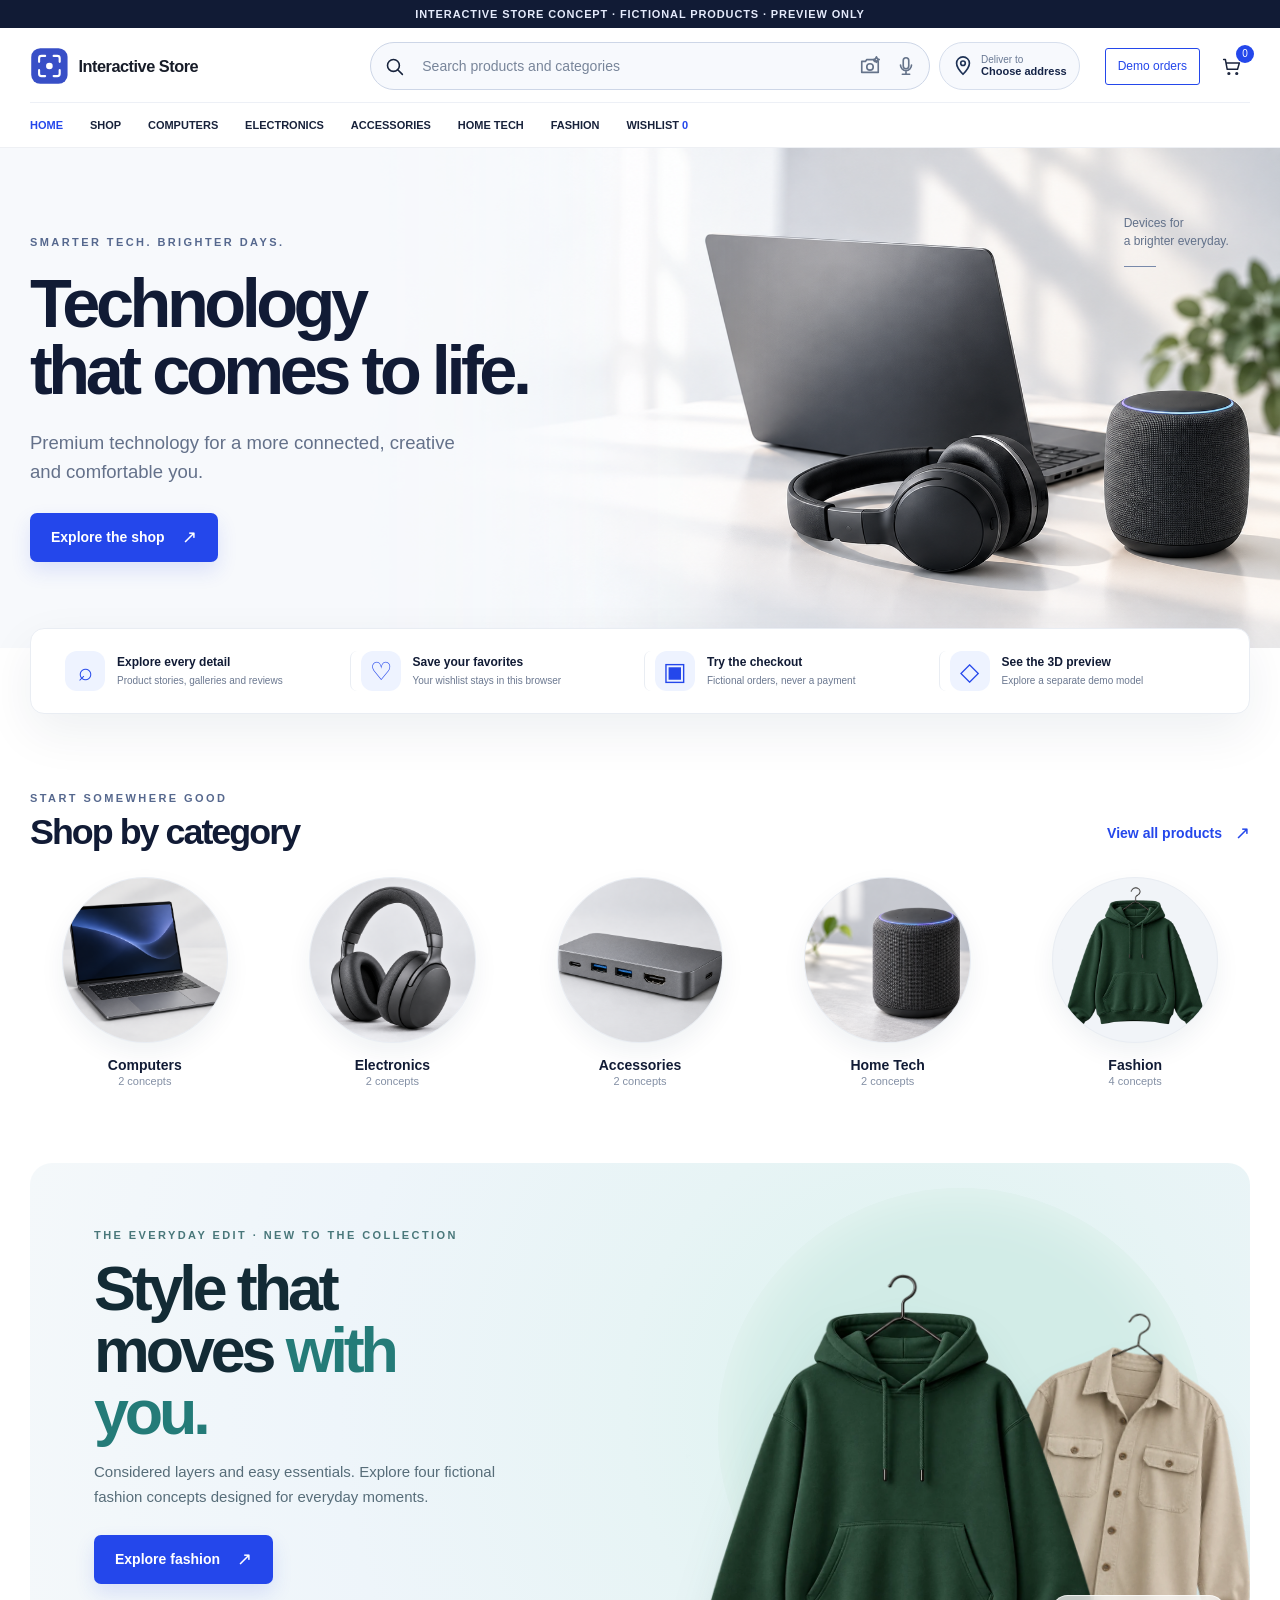
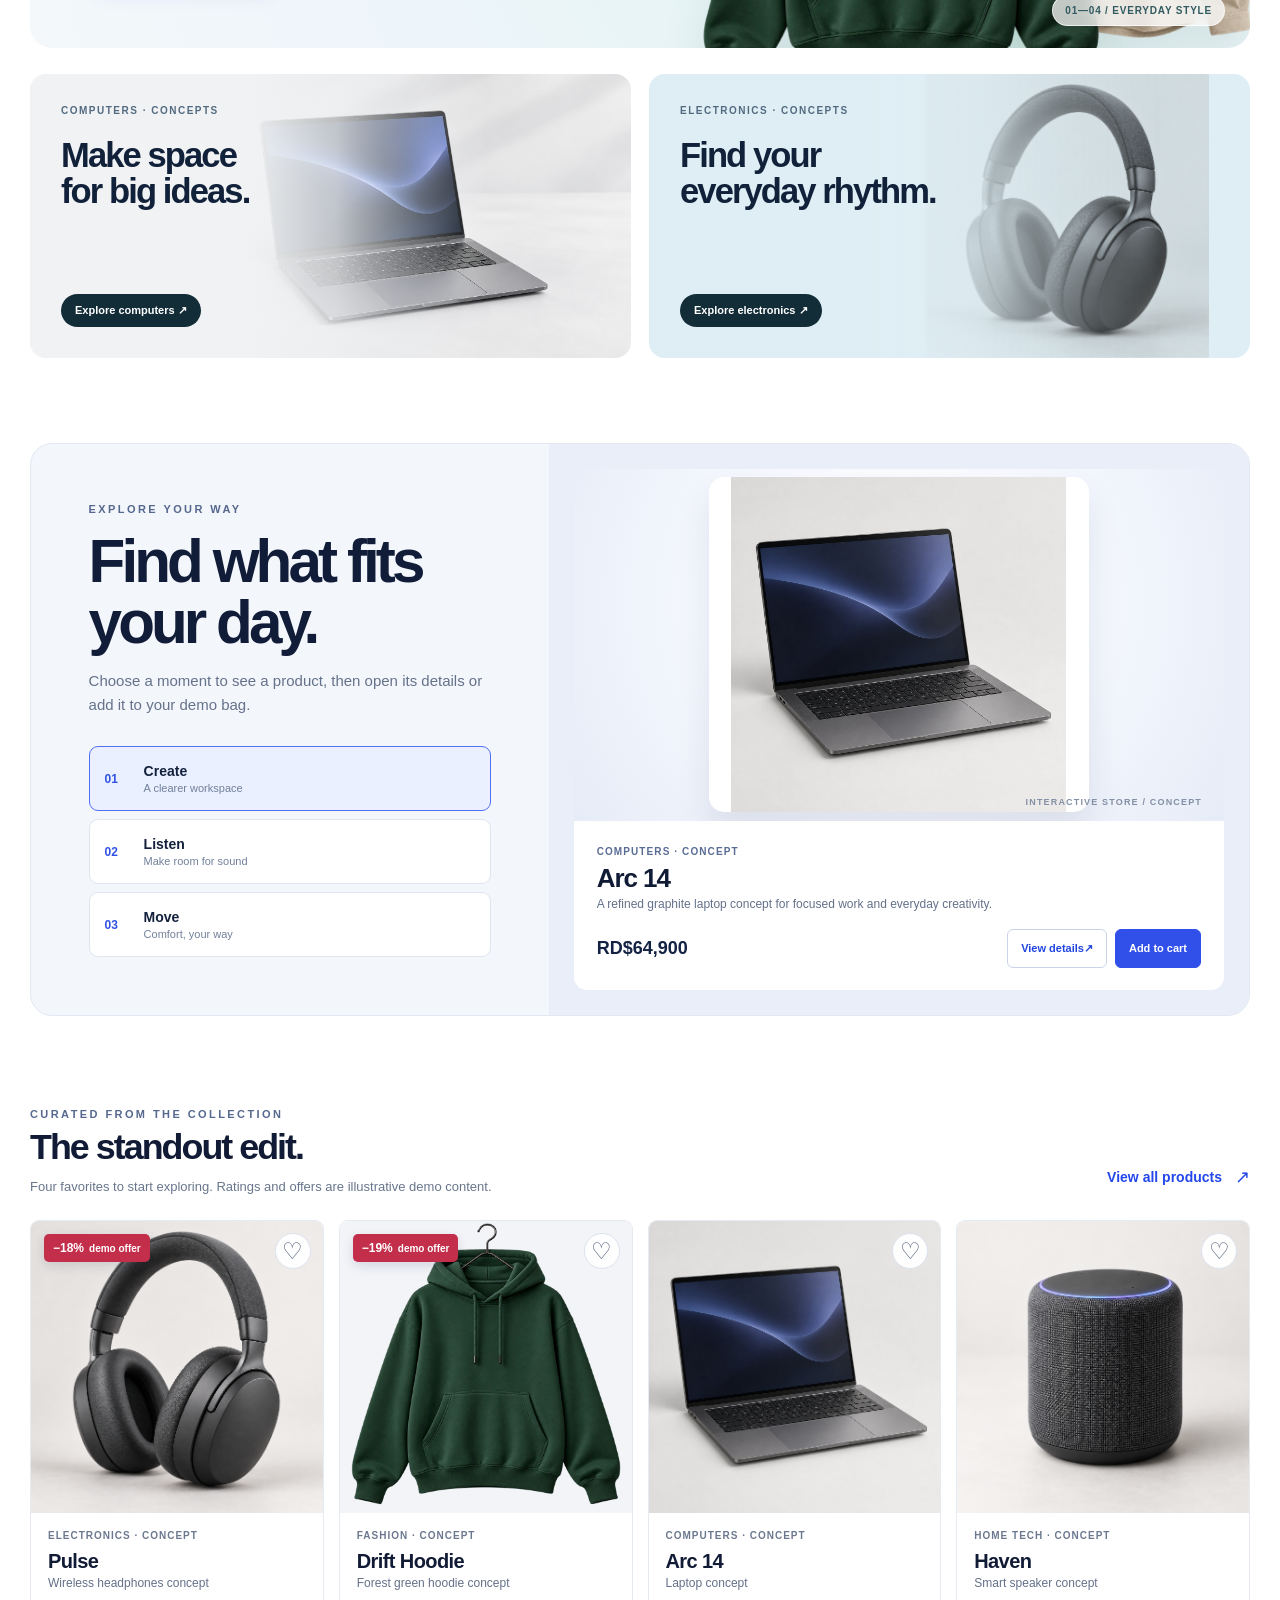
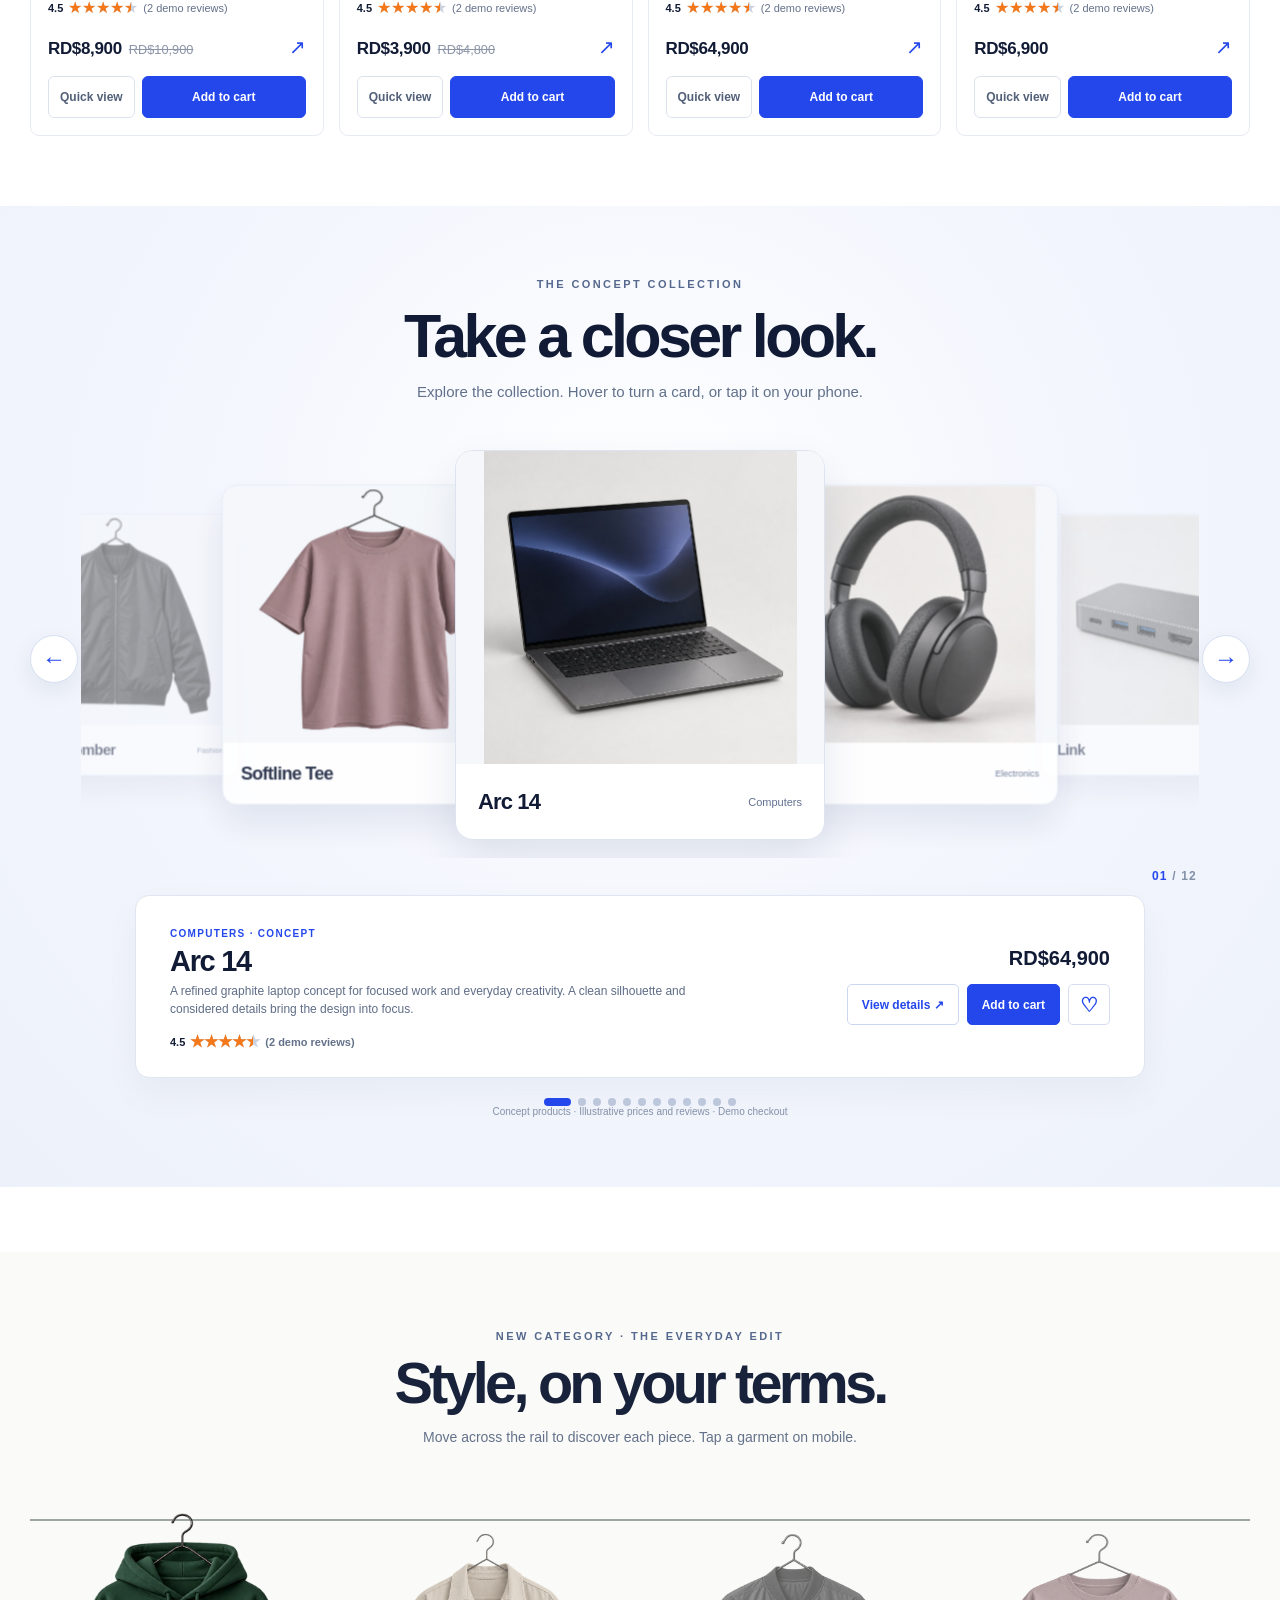
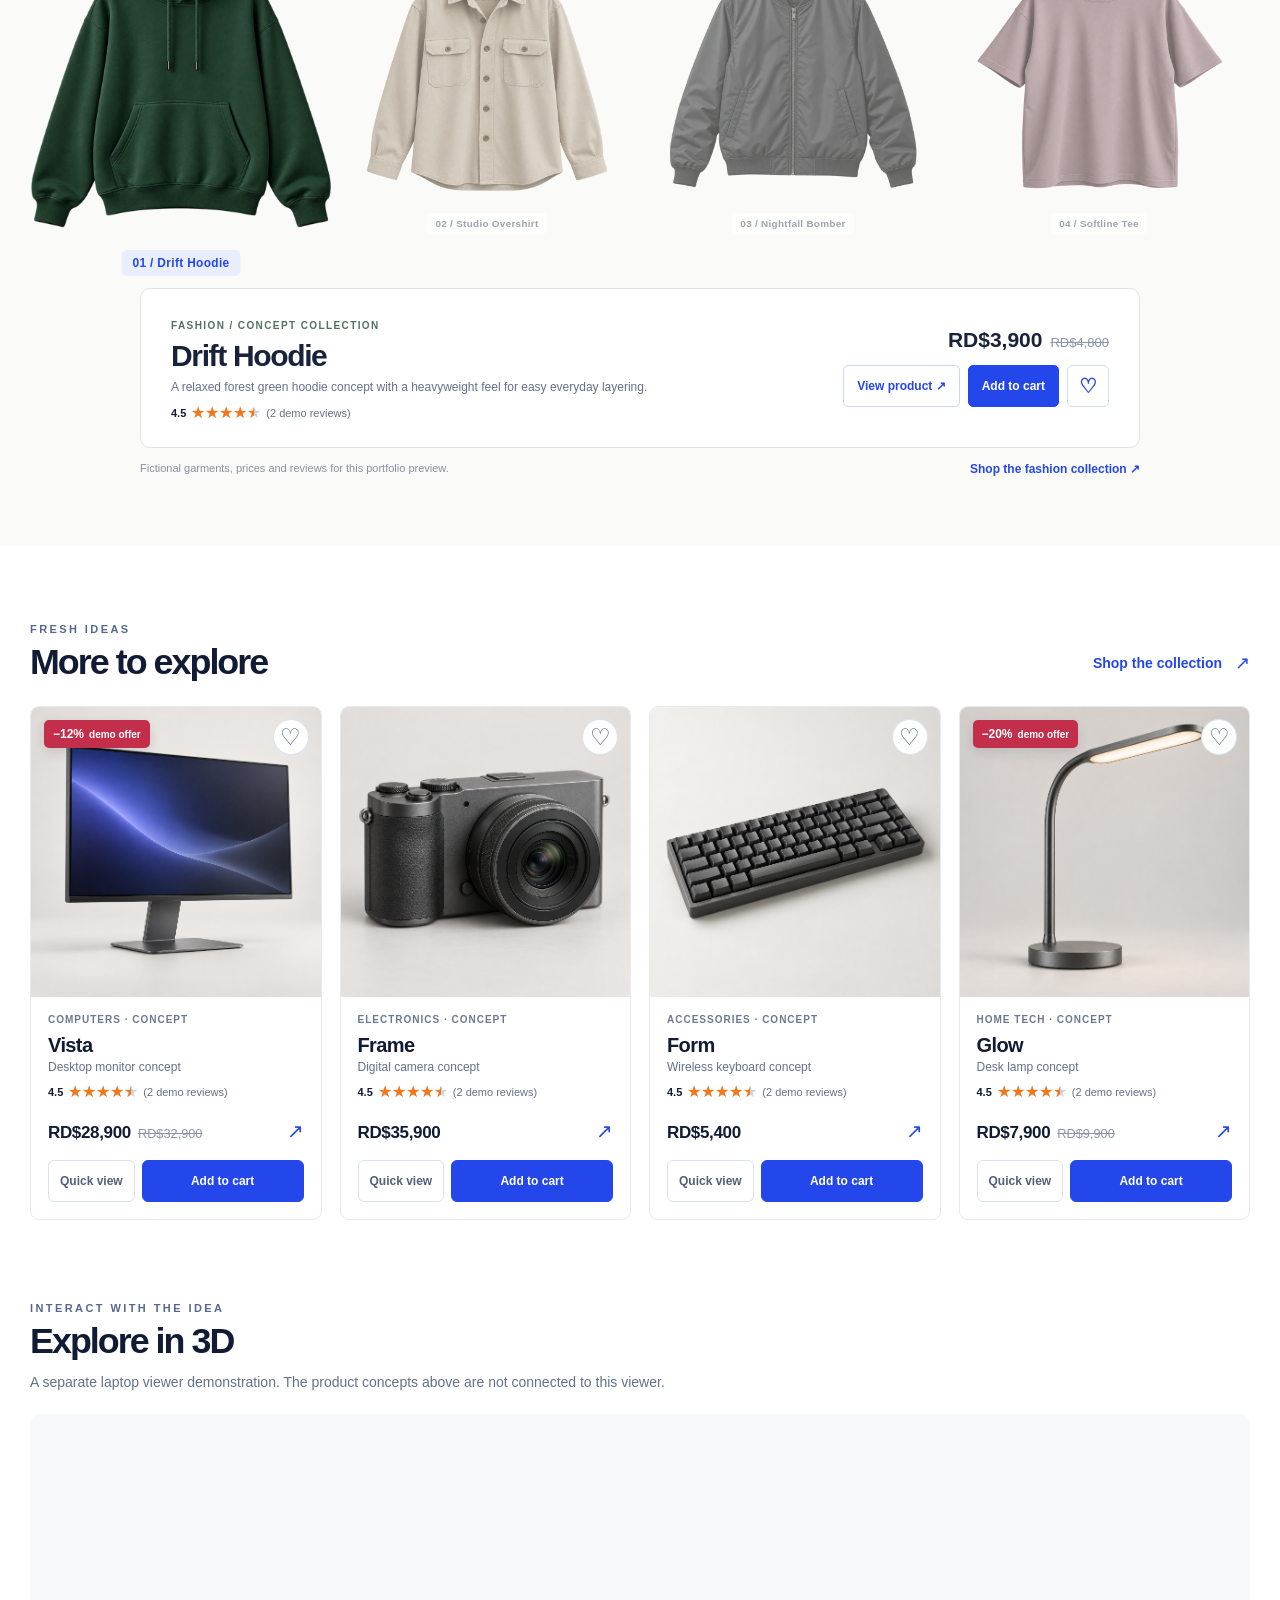
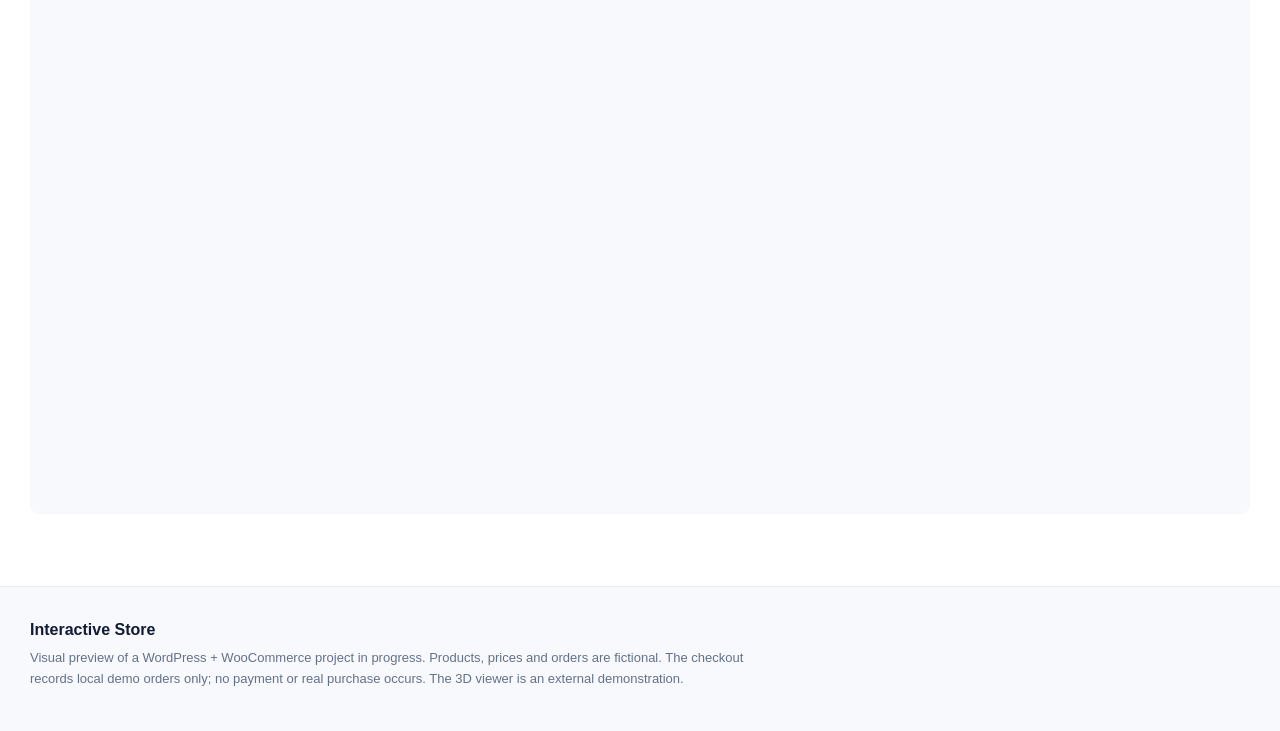
==== index.html @ 568d57c5 "Format demo delivery windows for mobile" ====
<!doctype html>
<html lang="en">
<head>
  <meta charset="utf-8">
  <meta name="viewport" content="width=device-width, initial-scale=1">
  <meta name="description" content="Interactive Store: a WordPress and WooCommerce storefront concept. Explore the homepage design and fictional product collection.">
  <title>Interactive Store — Storefront Preview</title>
  <link rel="icon" type="image/svg+xml" href="assets/interactive-store-mark.svg">
  <link rel="stylesheet" href="theme/interactive-store-child/assets/css/home.css?v=20261021a">
  <link rel="stylesheet" href="preview.css?v=20261022d">
  <link rel="stylesheet" href="preview-pages.css?v=20261022e">
  <link rel="stylesheet" href="preview-home.css?v=20261021d">
  <script src="preview.js?v=20261022g" defer></script>
</head>
<body data-page="home">
  <a class="preview-skip" href="#main">Skip to content</a>
  <div class="demo-bar">Interactive Store concept · Fictional products · Preview only</div>
  <header class="preview-header">
    <div class="preview-header__inner is-home-container">
      <a class="preview-brand" href="#top" aria-label="Interactive Store, back to top">
        <img src="assets/interactive-store-logo.svg" width="231" height="40" alt="Interactive Store">
      </a>
      <nav class="preview-nav" aria-label="Main navigation">
        <a href="#top" aria-current="page">Home</a>
        <a href="shop.html">Shop</a>
        <a href="#categories">Categories</a>
        <a href="#experience">3D preview</a>
        <a href="wishlist.html">Wishlist <span class="wish-count">0</span></a>
        <a href="orders.html">Demo orders</a>
        <a class="nav-bag" href="bag.html">Bag <span class="bag-count">0</span></a>
      </nav>
      <a class="preview-header__cta" href="bag.html">Demo bag <span class="bag-count">0</span></a>
    </div>
  </header>

  <main id="main" class="is-home">
    <section id="top" class="is-home-hero" aria-labelledby="is-home-title">
      <div class="is-home-hero__inner is-home-container">
        <div class="is-home-hero__copy">
          <p class="is-home-eyebrow">Smarter tech. Brighter days.</p>
          <h1 id="is-home-title">Technology<br>that comes to life.</h1>
          <p class="is-home-hero__lead">Premium technology for a more connected, creative and comfortable you.</p>
          <a class="is-home-button is-home-button--primary" href="shop.html">Explore the shop <span aria-hidden="true">↗</span></a>
        </div>
        <div class="is-home-hero__visual has-image">
          <img class="is-home-hero__image" src="assets/home-hero-panoramic.png" width="1672" height="941" alt="Graphite laptop with black headphones and charcoal smart speaker on a bright desk" fetchpriority="high">
          <p class="is-home-hero__note">Devices for<br>a brighter everyday.</p>
        </div>
      </div>
    </section>

    <section class="home-benefits is-home-container" aria-label="What you can explore">
      <a href="#products"><span class="home-benefits__icon" aria-hidden="true">⌕</span><span><strong>Explore every detail</strong><small>Product stories, galleries and reviews</small></span></a>
      <a href="wishlist.html"><span class="home-benefits__icon" aria-hidden="true">♡</span><span><strong>Save your favorites</strong><small>Your wishlist stays in this browser</small></span></a>
      <a href="shop.html"><span class="home-benefits__icon" aria-hidden="true">▣</span><span><strong>Try the checkout</strong><small>Fictional orders, never a payment</small></span></a>
      <a href="#experience"><span class="home-benefits__icon" aria-hidden="true">◇</span><span><strong>See the 3D preview</strong><small>Explore a separate demo model</small></span></a>
    </section>

    <section id="categories" class="is-home-section is-home-categories" aria-labelledby="is-home-categories-title">
      <div class="is-home-container">
        <div class="is-home-section__heading is-home-section__heading--compact">
          <div><p class="is-home-eyebrow">Start somewhere good</p><h2 id="is-home-categories-title">Shop by category</h2></div>
          <a class="is-home-text-link" href="shop.html">View all products <span aria-hidden="true">↗</span></a>
        </div>
        <div class="is-home-categories__grid">
          <a class="is-home-category" href="shop.html?category=computers">
            <span class="is-home-category__media"><img src="assets/category-computers-wide.png" width="1024" height="640" alt="Graphite laptop on a bright desk" loading="lazy"></span>
            <span class="is-home-category__footer"><strong>Computers</strong><small>2 concepts</small></span>
          </a>
          <a class="is-home-category" href="shop.html?category=electronics">
            <span class="is-home-category__media"><img src="assets/category-electronics-wide.png" width="1024" height="640" alt="Black wireless headphones" loading="lazy"></span>
            <span class="is-home-category__footer"><strong>Electronics</strong><small>2 concepts</small></span>
          </a>
          <a class="is-home-category" href="shop.html?category=accessories">
            <span class="is-home-category__media"><img src="assets/category-accessories-wide.png" width="1024" height="640" alt="Graphite USB-C dock" loading="lazy"></span>
            <span class="is-home-category__footer"><strong>Accessories</strong><small>2 concepts</small></span>
          </a>
          <a class="is-home-category" href="shop.html?category=home-tech">
            <span class="is-home-category__media"><img src="assets/category-home-tech-wide.png" width="1024" height="640" alt="Charcoal fabric smart speaker" loading="lazy"></span>
            <span class="is-home-category__footer"><strong>Home Tech</strong><small>2 concepts</small></span>
          </a>
          <a class="is-home-category" href="shop.html?category=fashion">
            <span class="is-home-category__media is-home-category__media--fashion"><img src="assets/forest-hoodie-concept.webp" width="900" height="900" alt="Forest green hoodie concept" loading="lazy"></span>
            <span class="is-home-category__footer"><strong>Fashion</strong><small>4 concepts</small></span>
          </a>
        </div>
      </div>
    </section>

    <section class="home-style-banner is-home-section" aria-labelledby="home-style-title">
      <div class="is-home-container home-style-banner__inner">
        <div class="home-style-banner__copy"><p class="is-home-eyebrow">The everyday edit · New to the collection</p><h2 id="home-style-title">Style that moves <em>with you.</em></h2><p>Considered layers and easy essentials. Explore four fictional fashion concepts designed for everyday moments.</p><a class="is-home-button is-home-button--primary" href="shop.html?category=fashion">Explore fashion <span aria-hidden="true">↗</span></a></div>
        <div class="home-style-banner__visual" aria-hidden="true"><span class="home-style-banner__orb"></span><img class="home-style-banner__hoodie" src="assets/forest-hoodie-concept.webp" width="900" height="900" alt="" loading="lazy"><img class="home-style-banner__overshirt" src="assets/sand-overshirt-concept.webp" width="900" height="900" alt="" loading="lazy"><span class="home-style-banner__tag">01—04 / Everyday style</span></div>
      </div>
    </section>

    <section class="home-promo-pair is-home-section" aria-label="Explore more collections"><div class="is-home-container home-promo-pair__grid">
      <a class="home-promo-card home-promo-card--desk" href="shop.html?category=computers"><span class="home-promo-card__copy"><small>Computers · Concepts</small><strong>Make space<br>for big ideas.</strong><span>Explore computers ↗</span></span><img src="assets/category-computers-wide.png" width="1024" height="640" alt="Graphite laptop concept on a bright desk" loading="lazy"></a>
      <a class="home-promo-card home-promo-card--sound" href="shop.html?category=electronics"><span class="home-promo-card__copy"><small>Electronics · Concepts</small><strong>Find your<br>everyday rhythm.</strong><span>Explore electronics ↗</span></span><img src="assets/pulse-headphones-concept.png" width="1024" height="1024" alt="Black Pulse headphone concept" loading="lazy"></a>
    </div></section>

    <section id="discover" class="home-discover is-home-section" aria-labelledby="discover-title">
      <div class="is-home-container home-discover__shell">
        <div class="home-discover__copy">
          <p class="is-home-eyebrow">Explore your way</p>
          <h2 id="discover-title">Find what fits your day.</h2>
          <p class="home-discover__intro">Choose a moment to see a product, then open its details or add it to your demo bag.</p>
          <div class="home-discover__choices" role="group" aria-label="Choose a moment">
            <button type="button" class="home-discover__choice is-active" data-discover="arc-14" aria-pressed="true"><span>01</span><strong>Create</strong><small>A clearer workspace</small></button>
            <button type="button" class="home-discover__choice" data-discover="pulse" aria-pressed="false"><span>02</span><strong>Listen</strong><small>Make room for sound</small></button>
            <button type="button" class="home-discover__choice" data-discover="drift-hoodie" aria-pressed="false"><span>03</span><strong>Move</strong><small>Comfort, your way</small></button>
          </div>
        </div>
        <div class="home-discover__stage" id="discover-stage">
          <div class="home-discover__image-wrap"><img id="discover-image" src="assets/arc-14-laptop-concept.jpg" width="1024" height="1024" alt="Arc 14 laptop concept" loading="lazy"></div>
          <div class="home-discover__product" aria-live="polite">
            <div><span id="discover-category">Computers · Concept</span><h3 id="discover-name">Arc 14</h3><p id="discover-description">A refined graphite laptop concept for focused work and everyday creativity.</p></div>
            <div class="home-discover__product-bottom"><strong id="discover-price">RD$64,900</strong><div><a id="discover-link" href="product.html?item=arc-14">View details <span aria-hidden="true">↗</span></a><button id="discover-add" type="button">Add to cart</button></div></div>
          </div>
        </div>
      </div>
    </section>

    <section id="products" class="is-home-section is-home-products" aria-labelledby="is-home-products-title">
      <div class="is-home-container">
        <div class="is-home-section__heading">
          <div><p class="is-home-eyebrow">Curated from the collection</p><h2 id="is-home-products-title">The standout edit.</h2><p class="home-picks__intro">Four favorites to start exploring. Ratings and offers are illustrative demo content.</p></div>
          <a class="is-home-text-link" href="shop.html">View all products <span aria-hidden="true">↗</span></a>
        </div>
        <div id="home-featured-grid" class="is-home-products__grid"></div>
      </div>
    </section>

    <section id="moments" class="home-carousel is-home-section" aria-labelledby="moments-title">
      <div class="is-home-container">
        <div class="home-carousel__heading">
          <p class="is-home-eyebrow">The concept collection</p>
          <h2 id="moments-title">Take a closer look.</h2>
          <p>Explore the collection. Hover to turn a card, or tap it on your phone.</p>
        </div>
        <div class="home-carousel__experience" id="home-carousel" aria-roledescription="carousel" aria-label="Interactive product carousel">
          <button class="home-carousel__arrow home-carousel__arrow--prev" id="carousel-prev" type="button" aria-label="Previous product">←</button>
          <div class="home-carousel__viewport" id="carousel-viewport"><div class="home-carousel__track" id="carousel-track"></div></div>
          <button class="home-carousel__arrow home-carousel__arrow--next" id="carousel-next" type="button" aria-label="Next product">→</button>
          <p class="home-carousel__count"><span id="carousel-current">01</span> / <span id="carousel-total">08</span></p>
        </div>
        <div class="home-carousel__details" aria-live="polite">
          <div class="home-carousel__summary"><span id="carousel-category" class="home-carousel__category">Computers</span><h3 id="carousel-name">Arc 14</h3><p id="carousel-description">A refined laptop concept for focused work and everyday creativity.</p><div id="carousel-rating"></div></div>
          <div class="home-carousel__purchase"><div id="carousel-price" class="home-carousel__price"></div><div class="home-carousel__actions"><a id="carousel-link" href="product.html?item=arc-14">View details ↗</a><button id="carousel-add" type="button">Add to cart</button><button id="carousel-save" class="home-carousel__save" type="button" data-wish-id="arc-14" aria-label="Save Arc 14 to wishlist">♡</button></div></div>
        </div>
        <div id="carousel-dots" class="home-carousel__dots" role="group" aria-label="Choose a product"></div>
        <p class="home-carousel__note">Concept products · Illustrative prices and reviews · Demo checkout</p>
      </div>
    </section>

    <section id="fashion" class="fashion-rail is-home-section" aria-labelledby="fashion-title">
      <div class="is-home-container">
        <div class="fashion-rail__heading"><p class="is-home-eyebrow">New category · The everyday edit</p><h2 id="fashion-title">Style, on your terms.</h2><p>Move across the rail to discover each piece. Tap a garment on mobile.</p></div>
        <div class="fashion-rail__display"><div id="fashion-rail-items" class="fashion-rail__items" role="group" aria-label="Explore fashion concepts"></div></div>
        <div class="fashion-rail__details" aria-live="polite"><div><span class="fashion-rail__eyebrow">Fashion / concept collection</span><h3 id="fashion-name">Drift Hoodie</h3><p id="fashion-description"></p><div id="fashion-rating"></div></div><div class="fashion-rail__purchase"><div id="fashion-price"></div><div class="fashion-rail__actions"><a id="fashion-link" href="product.html?item=drift-hoodie">View product ↗</a><button id="fashion-add" type="button">Add to cart</button><button id="fashion-save" type="button" data-wish-id="drift-hoodie" aria-label="Save Drift Hoodie to wishlist">♡</button></div></div></div>
        <div class="fashion-rail__footer"><p>Fictional garments, prices and reviews for this portfolio preview.</p><a href="shop.html?category=fashion">Shop the fashion collection ↗</a></div>
      </div>
    </section>

    <section class="is-home-section home-new" aria-labelledby="home-new-title"><div class="is-home-container"><div class="is-home-section__heading"><div><p class="is-home-eyebrow">Fresh ideas</p><h2 id="home-new-title">More to explore</h2></div><a class="is-home-text-link" href="shop.html">Shop the collection <span aria-hidden="true">↗</span></a></div><div id="home-new-grid" class="store-grid"></div></div></section>

    <section id="experience" class="is-home-section is-home-three-d" aria-label="Explore in 3D">
      <div class="is-home-container">
        <div class="is-home-section__heading"><div><p class="is-home-eyebrow">Interact with the idea</p><h2>Explore in 3D</h2><p class="home-three-d-intro">A separate laptop viewer demonstration. The product concepts above are not connected to this viewer.</p></div></div>
        <iframe class="is-home-three-d__frame" src="https://docs.cecomsa.com/laptop-3d/index.html" title="Explore in 3D — Laptop" loading="lazy" allow="fullscreen; xr-spatial-tracking" allowfullscreen></iframe>
        <script>
        (function () {
          var frame = document.currentScript.previousElementSibling;
          window.addEventListener('message', function (event) {
            if (event.origin !== 'https://docs.cecomsa.com' || event.source !== frame.contentWindow || !event.data || event.data.type !== 'laptop-viewer-height') return;
            var height = Number(event.data.height);
            if (Number.isFinite(height) && height >= 300 && height <= 1600) frame.style.height = Math.ceil(height) + 'px';
          });
        })();
        </script>
      </div>
    </section>
  </main>

  <footer class="preview-footer">
    <div class="is-home-container">
      <strong>Interactive Store</strong>
      <p>Visual preview of a WordPress + WooCommerce project in progress. Products, prices and orders are fictional. The checkout records local demo orders only; no payment or real purchase occurs. The 3D viewer is an external demonstration.</p>
    </div>
  </footer>
</body>
</html>
---- theme/interactive-store-child/assets/css/home.css ----
.is-home {
  --is-ink: #111b35;
  --is-muted: #64718a;
  --is-blue: #2447eb;
  --is-border: #e6eaf1;
  color: var(--is-ink);
  overflow: clip;
}

.is-home *, .is-home *::before, .is-home *::after { box-sizing: border-box; }
.is-home-container { width: min(100% - 48px, 1220px); margin-inline: auto; }
.is-home h1, .is-home h2, .is-home p { margin: 0; }
.is-home a { text-decoration: none; }
.is-home a:focus-visible { outline: 3px solid #2447eb; outline-offset: 4px; }
.is-home-eyebrow { color: #56688e; font-size: 11px; font-weight: 700; letter-spacing: .22em; line-height: 1.5; text-transform: uppercase; }

.is-home-hero { height: 500px; overflow: hidden; background: #f7f9fc; }
.is-home-hero__inner { height: 100%; min-height: 0; position: relative; display: flex; align-items: center; }
.is-home-hero__copy { width: 52%; padding-block: 64px; position: relative; z-index: 2; }
.is-home-hero h1 { max-width: 690px; margin-top: 19px; font-size: clamp(48px, 5.35vw, 82px); font-weight: 750; letter-spacing: -.065em; line-height: .99; }
.is-home-hero__lead { max-width: 445px; margin-top: 24px !important; color: var(--is-muted); font-size: clamp(16px, 1.45vw, 19px); line-height: 1.55; }
.is-home-button { min-height: 49px; display: inline-flex; align-items: center; justify-content: center; gap: 17px; padding: 12px 21px; border-radius: 7px; font-size: 14px; font-weight: 700; transition: transform .2s ease, background .2s ease, box-shadow .2s ease; }
.is-home-button--primary { margin-top: 26px; background: var(--is-blue); color: #fff !important; box-shadow: 0 9px 20px rgba(36,71,235,.13); }
.is-home-button--primary:hover { background: #1737cd; transform: translateY(-2px); box-shadow: 0 12px 24px rgba(36,71,235,.2); }
.is-home-button span { font-size: 18px; font-weight: 400; line-height: 1; }
.is-home-hero__visual { width: min(75vw, 1140px); height: 100%; position: absolute; top: 0; right: calc((100vw - 100%) / -2); display: grid; place-items: center; }
.is-home-hero__visual::before { content: ''; position: absolute; width: min(80%, 470px); aspect-ratio: 1; border-radius: 50%; background: rgba(255,255,255,.78); filter: blur(55px); }
.is-home-hero__visual.has-image::before { display: none; }
.is-home-hero__image { position: relative; z-index: 1; width: 100%; height: 100%; object-fit: cover; object-position: center bottom; -webkit-mask-image: linear-gradient(90deg, transparent 0%, rgba(0,0,0,.18) 13%, rgba(0,0,0,.8) 30%, #000 47%); mask-image: linear-gradient(90deg, transparent 0%, rgba(0,0,0,.18) 13%, rgba(0,0,0,.8) 30%, #000 47%); }
.is-home-hero__note { position: absolute; z-index: 2; top: 66px; right: clamp(22px, 4vw, 70px); padding-bottom: 17px; color: #62718a; font-size: 12px; line-height: 1.5; }
.is-home-hero__note::after { content: ''; position: absolute; bottom: 0; left: 0; width: 32px; height: 1px; background: #7889aa; }

.is-home-section { padding-block: 62px 8px; }
.is-home-section__heading { display: flex; align-items: end; justify-content: space-between; gap: 20px; margin-bottom: 24px; }
.is-home-section__heading h2, .is-home-three-d h2 { margin-top: 6px; color: var(--is-ink); font-size: clamp(29px, 2.8vw, 42px); font-weight: 750; letter-spacing: -.055em; line-height: 1.1; }
.is-home-section__heading--compact { margin-bottom: 22px; }
.is-home-text-link { display: inline-flex; gap: 13px; align-items: center; padding: 8px 0; color: var(--is-blue); font-size: 14px; font-weight: 700; white-space: nowrap; }
.is-home-text-link:hover { color: #152eae; }
.is-home-text-link span { font-size: 18px; font-weight: 400; }

.is-home-categories__grid, .is-home-products__grid { display: grid; grid-template-columns: repeat(4, minmax(0, 1fr)); gap: 15px; }
.is-home-categories__grid { grid-template-columns: repeat(5, minmax(0, 1fr)); }
.is-home-category { display: block; overflow: hidden; border: 1px solid var(--is-border); border-radius: 9px; background: #fff; color: var(--is-ink) !important; transition: transform .2s ease, box-shadow .2s ease; }
.is-home-category:hover, .is-home-product:has(.is-home-product__link:hover) { transform: translateY(-3px); box-shadow: 0 12px 28px rgba(15,31,68,.09); }
.is-home-category__media { height: clamp(145px, 14.5vw, 190px); display: block; overflow: hidden; background: #f0f3f7; }
.is-home-category__media img, .is-home-product__media img { width: 100%; height: 100%; display: block; object-fit: cover; }
.is-home-category__media--fashion { background: linear-gradient(135deg, #edf3ef, #f8f9f4); }
.is-home-category__media--fashion img { object-fit: contain; padding: 10px; }
.is-home-category__footer { min-height: 56px; display: flex; justify-content: space-between; align-items: center; gap: 10px; padding: 12px 16px; font-size: 15px; }
.is-home-category__footer strong { font-weight: 700; }
.is-home-category__footer > span { color: #283d6c; font-size: 19px; line-height: 1; }

.is-home-products { padding-top: 72px; }
.is-home-product { min-width: 0; overflow: hidden; border: 1px solid var(--is-border); border-radius: 9px; background: #fff; transition: transform .2s ease, box-shadow .2s ease; }
.is-home-product__link { display: block; height: 100%; color: var(--is-ink) !important; }
.is-home-product__media { position: relative; aspect-ratio: 1.07; display: block; overflow: hidden; background: #f3f5f8; }
.is-home-product__body { min-height: 155px; display: flex; flex-direction: column; padding: 17px 16px 16px; }
.is-home-product__title { display: block; overflow: hidden; color: var(--is-ink); font-size: 16px; font-weight: 750; line-height: 1.25; text-overflow: ellipsis; white-space: nowrap; }
.is-home-product__kind { display: block; margin-top: 3px; color: var(--is-muted); font-size: 12px; line-height: 1.4; }
.is-home-product__rating { display: block; margin-top: 8px; color: #c8661d; font-size: 12px; font-weight: 800; }
.is-home-product__rating small { color: var(--is-muted); font-size: 11px; font-weight: 500; }
.is-home-product__sale { position: absolute; z-index: 1; top: 12px; left: 12px; padding: 6px 8px; border-radius: 5px; background: #fff; color: #d35422; font-size: 12px; font-weight: 800; }
.is-home-product__sale small { color: #59677e; font-size: 10px; font-weight: 600; }
.is-home-product__bottom { display: flex; justify-content: space-between; align-items: center; gap: 12px; margin-top: auto; padding-top: 18px; }
.is-home-product__price { color: var(--is-ink); font-size: 17px; font-weight: 750; letter-spacing: -.03em; }
.is-home-product__price .woocommerce-Price-amount { color: inherit; }
.is-home-product__arrow { width: 30px; height: 30px; display: grid; place-items: center; border: 1px solid #cfd7e7; border-radius: 6px; color: #243c78; font-size: 17px; font-weight: 400; }
.is-home-product__soon { color: #6d7890; font-size: 12px; font-weight: 700; letter-spacing: .04em; text-transform: uppercase; }

.is-home-placeholder { width: 100%; height: 100%; display: flex; flex-direction: column; align-items: center; justify-content: center; gap: 11px; color: #8895aa; font-size: 11px; font-weight: 700; letter-spacing: .14em; text-transform: uppercase; }
.is-home-placeholder__glyph { width: 41px; height: 41px; display: block; border: 2px solid #acb9cf; border-radius: 11px; position: relative; transform: rotate(-8deg); }
.is-home-placeholder__glyph::before, .is-home-placeholder__glyph::after { content: ''; position: absolute; display: block; width: 12px; height: 12px; border: 2px solid #acb9cf; border-radius: 4px; }
.is-home-placeholder__glyph::before { top: -9px; left: -9px; border-right: 0; border-bottom: 0; }
.is-home-placeholder__glyph::after { bottom: -9px; right: -9px; border-left: 0; border-top: 0; }
.is-home-placeholder--hero { position: relative; z-index: 1; width: 78%; max-width: 470px; height: 335px; border: 1px dashed #c9d3e2; border-radius: 16px; background: linear-gradient(145deg, #f9fbfd, #e8eef5); box-shadow: 0 28px 70px rgba(68,90,131,.1); }
.is-home-placeholder--hero .is-home-placeholder__glyph { width: 64px; height: 64px; border-radius: 15px; }
.is-home-placeholder--hero .is-home-placeholder__glyph::before, .is-home-placeholder--hero .is-home-placeholder__glyph::after { width: 16px; height: 16px; }
.is-home-category__media--electronics, .is-home-product__media--headphones { background: #e9edf3; }
.is-home-category__media--accessories, .is-home-product__media--dock { background: #edf0f5; }
.is-home-category__media--home-tech, .is-home-product__media--speaker { background: #e7ecf1; }

.is-home-three-d { padding-block: 72px; }
.is-home-three-d__frame { display: block; width: 100%; height: 700px; border: 0; border-radius: 10px; background: #f7f9fc; }


@media (max-width: 900px) {
  .is-home-container { width: min(100% - 36px, 1220px); }
  .is-home-hero { height: 480px; }
  .is-home-hero__copy { width: 59%; }
  .is-home-hero__visual { width: 77vw; }
  .is-home-hero h1 { font-size: clamp(45px, 6vw, 65px); }
  .is-home-categories__grid, .is-home-products__grid { gap: 11px; }
  .is-home-categories__grid { grid-template-columns: repeat(3, minmax(0, 1fr)); }
  .is-home-category__footer { padding-inline: 12px; font-size: 13px; }
}

@media (max-width: 760px) {
  .is-home-container { width: min(100% - 32px, 560px); }
  .is-home-hero { height: auto; }
  .is-home-hero__inner { height: auto; min-height: 0; flex-direction: column; align-items: stretch; }
  .is-home-hero__copy { width: 100%; padding-block: 50px 16px; }
  .is-home-hero h1 { margin-top: 14px; font-size: clamp(43px, 10vw, 58px); }
  .is-home-hero__lead { max-width: 420px; margin-top: 16px !important; font-size: 16px; }
  .is-home-button--primary { margin-top: 20px; }
  .is-home-hero__visual { width: calc(100% + 32px); height: 310px; min-height: 0; max-height: 350px; position: relative; top: auto; right: auto; margin-inline: -16px; }
  .is-home-hero__image { object-position: right bottom; -webkit-mask-image: linear-gradient(180deg, transparent 0%, #000 19%); mask-image: linear-gradient(180deg, transparent 0%, #000 19%); }
  .is-home-hero__note { display: none; }
  .is-home-placeholder--hero { width: 90%; height: 240px; }
  .is-home-section { padding-top: 48px; }
  .is-home-section__heading h2, .is-home-three-d h2 { font-size: 31px; }
  .is-home-categories__grid { grid-template-columns: repeat(2, minmax(0, 1fr)); gap: 12px; }
  .is-home-categories__grid .is-home-category:last-child { grid-column: span 2; }
  .is-home-category__media { height: 175px; }
  .is-home-products { padding-top: 56px; }
  .is-home-products__grid { grid-template-columns: repeat(2, minmax(0, 1fr)); gap: 12px; }
  .is-home-three-d { padding-block: 56px; }
}

@media (max-width: 450px) {
  .is-home-container { width: min(100% - 28px, 560px); }
  .is-home-eyebrow { font-size: 10px; }
  .is-home-hero__copy { padding-top: 40px; }
  .is-home-hero h1 { font-size: clamp(40px, 11.3vw, 52px); }
  .is-home-hero__visual { height: 270px; min-height: 0; }
  .is-home-placeholder--hero { height: 215px; }
  .is-home-section__heading { align-items: start; }
  .is-home-section__heading h2 { font-size: 28px; }
  .is-home-text-link { font-size: 12px; gap: 5px; }
  .is-home-category__media { height: 135px; }
  .is-home-category__footer { min-height: 46px; padding: 9px; font-size: 12px; }
  .is-home-product__media { aspect-ratio: .94; }
  .is-home-product__body { min-height: 150px; padding: 12px 10px; }
  .is-home-product__title { font-size: 14px; }
  .is-home-product__kind { font-size: 11px; }
  .is-home-product__price { font-size: 14px; }
  .is-home-product__arrow { width: 27px; height: 27px; }
  .is-home-placeholder--product { font-size: 9px; }
  .is-home-placeholder--product .is-home-placeholder__glyph { width: 33px; height: 33px; }
}

@media (prefers-reduced-motion: reduce) {
  .is-home *, .is-home *::before, .is-home *::after { transition-duration: .01ms !important; }
}

.is-home-promise { display: grid; grid-template-columns: repeat(3, 1fr); gap: 25px; padding-block: 27px; border-bottom: 1px solid var(--is-border); }
.is-home-promise > div { display: grid; grid-template-columns: 29px 1fr; column-gap: 10px; align-items: start; }
.is-home-promise span { grid-row: span 2; color: var(--is-blue); font-size: 12px; font-weight: 700; }
.is-home-promise strong { font-size: 14px; }
.is-home-promise p { margin-top: 5px; color: var(--is-muted); font-size: 12px; line-height: 1.5; }
.is-home-editorial { padding-top: 75px; }
.is-home-editorial__inner { display: grid; grid-template-columns: .9fr 1.1fr; align-items: center; overflow: hidden; border-radius: 12px; background: #eff3f8; }
.is-home-editorial__copy { padding: clamp(30px, 5vw, 70px); }
.is-home-editorial h2 { max-width: 430px; margin: 12px 0 18px; font-size: clamp(36px, 4vw, 55px); letter-spacing: -.06em; line-height: 1.05; }
.is-home-editorial__copy > p:not(.is-home-eyebrow) { max-width: 430px; color: var(--is-muted); font-size: 15px; line-height: 1.65; }
.is-home-editorial__inner > img { display: block; width: 100%; height: 100%; min-height: 350px; object-fit: cover; }
.is-home-new { padding-top: 75px; }
.is-home-collections__grid { display: grid; grid-template-columns: repeat(2, 1fr); gap: 16px; }
.is-home-collections__grid a { display: flex; flex-direction: column; justify-content: space-between; min-height: 225px; padding: 28px; border-radius: 10px; background: #162143; color: #fff; }
.is-home-collections__grid a:nth-child(2) { background: #e9eef6; color: #162143; }
.is-home-collections__grid a > span { font-size: 12px; font-weight: 700; letter-spacing: .08em; text-transform: uppercase; }
.is-home-collections__grid strong { max-width: 410px; font-size: clamp(25px, 3vw, 39px); letter-spacing: -.05em; line-height: 1.1; }
.is-home-three-d__intro { max-width: 670px; margin-top: 12px !important; color: var(--is-muted); font-size: 14px; }
@media (max-width: 760px) {
  .is-home-promise { grid-template-columns: 1fr; gap: 14px; }
  .is-home-editorial__inner { grid-template-columns: 1fr; }
  .is-home-editorial__inner > img { min-height: 220px; max-height: 350px; }
}
@media (max-width: 650px) { .is-home-collections__grid { grid-template-columns: 1fr; } }

/* The live product carousel uses cards that turn to reveal product details. */
.home-carousel { overflow: hidden; padding-block: 78px 70px; background: radial-gradient(circle at 50% 34%, #fff 0, #f3f6fd 48%, #edf1f9 100%); }
.home-carousel__heading { max-width: 580px; margin-inline: auto; text-align: center; }
.home-carousel__heading h2 { margin: 12px 0 12px; color: #111b35; font-size: clamp(39px, 5vw, 61px); line-height: 1.04; letter-spacing: -.06em; }
.home-carousel__heading > p:last-child { color: #61708a; font-size: 15px; line-height: 1.65; }
.home-carousel__experience { position: relative; height: 450px; margin-top: 28px; perspective: 1300px; }
.home-carousel__viewport { position: absolute; inset: 0 51px 25px; overflow: hidden; touch-action: pan-y; }
.home-carousel__track { position: relative; isolation: isolate; width: 100%; height: 100%; }
.home-carousel__slide { position: absolute; top: 50%; left: 50%; width: min(38%, 370px); height: 390px; padding: 0; border: 0; border-radius: 18px; background: transparent; color: inherit; text-align: left; cursor: pointer; transition: transform .7s cubic-bezier(.2,.75,.2,1), opacity .45s ease; }
.home-carousel__slide[data-position="0"] { z-index: 5; transform: translate(-50%, -50%) scale(1); opacity: 1; }
.home-carousel__slide[data-position="-1"] { z-index: 4; transform: translate(-122%, -50%) scale(.82); opacity: .86; }
.home-carousel__slide[data-position="1"] { z-index: 4; transform: translate(22%, -50%) scale(.82); opacity: .86; }
.home-carousel__slide[data-position="-2"] { z-index: 3; transform: translate(-192%, -50%) scale(.67); opacity: .48; }
.home-carousel__slide[data-position="2"] { z-index: 3; transform: translate(92%, -50%) scale(.67); opacity: .48; }
.home-carousel__slide[data-position="hidden"] { z-index: 0; transform: translate(-50%, -50%) scale(.5); opacity: 0; pointer-events: none; }
.home-carousel__flip { position: relative; display: block; width: 100%; height: 100%; border-radius: 18px; transform-style: preserve-3d; transition: transform .72s cubic-bezier(.2,.75,.2,1); }
@media (hover: hover) and (pointer: fine) { .home-carousel__slide[data-position="0"]:hover .home-carousel__flip { transform: rotateY(180deg); } }
.home-carousel__slide[data-position="0"].is-flipped .home-carousel__flip { transform: rotateY(180deg); }
.home-carousel__face { position: absolute; inset: 0; display: flex; flex-direction: column; overflow: hidden; border: 1px solid #dde4f0; border-radius: 18px; background: #fff; box-shadow: 0 22px 46px #142c5a1a; backface-visibility: hidden; -webkit-backface-visibility: hidden; }
.home-carousel__face--front img { width: 100%; height: calc(100% - 75px); object-fit: contain; background: #f5f7fb; }
.home-carousel__face--front > span:last-child { display: flex; align-items: center; justify-content: space-between; gap: 8px; min-height: 75px; padding: 14px 22px; }
.home-carousel__face--front strong { color: #111b35; font-size: 22px; letter-spacing: -.04em; }
.home-carousel__face--front small { color: #60708e; font-size: 11px; }
.home-carousel__sale { position: absolute; top: 17px; left: 17px; z-index: 1; padding: 7px 10px; border-radius: 5px; background: #2447eb; color: #fff; font-size: 12px; font-weight: 800; }
.home-carousel__face--back { justify-content: center; gap: 13px; padding: 35px; transform: rotateY(180deg); background: linear-gradient(145deg, #111d3b 0%, #263d7b 100%); color: #fff; }
.home-carousel__face--back small { color: #a9bdff; font-size: 11px; font-weight: 800; letter-spacing: .14em; text-transform: uppercase; }
.home-carousel__face--back strong { font-size: 34px; line-height: 1; letter-spacing: -.06em; }
.home-carousel__face--back span { color: #dbe4ff; font-size: 13px; line-height: 1.6; }
.home-carousel__face--back b { margin-top: 15px; font-size: 21px; }
.home-carousel__arrow { position: absolute; top: 45%; z-index: 8; display: grid; place-items: center; width: 48px; height: 48px; border: 1px solid #d6dff0; border-radius: 50%; background: #fff; color: #2447eb; font-size: 24px; cursor: pointer; box-shadow: 0 8px 23px #142c5a13; }
.home-carousel__arrow:hover { border-color: #2447eb; background: #f5f7ff; }
.home-carousel__arrow--prev { left: 0; }
.home-carousel__arrow--next { right: 0; }
.home-carousel__count { position: absolute; right: 53px; bottom: 0; color: #8290a8; font-size: 12px; font-weight: 700; letter-spacing: .1em; }
.home-carousel__count span:first-child { color: #2447eb; }
.home-carousel__details { display: flex; align-items: center; justify-content: space-between; gap: 30px; max-width: 1010px; margin: 12px auto 0; padding: 27px 34px; border: 1px solid #dfe6f1; border-radius: 14px; background: #fff; box-shadow: 0 15px 37px #15295a0b; }
.home-carousel__summary { min-width: 0; }
.home-carousel__category { color: #2447eb; font-size: 10px; font-weight: 800; letter-spacing: .13em; text-transform: uppercase; }
.home-carousel__summary h3 { margin: 5px 0 4px; color: #111b35; font-size: 29px; line-height: 1.1; letter-spacing: -.045em; }
.home-carousel__summary p { max-width: 530px; color: #5f6d87; font-size: 12px; line-height: 1.5; }
.home-carousel__summary .store-card__rating { margin-top: 8px; }
.home-carousel__purchase { display: grid; justify-items: end; gap: 14px; flex: none; }
.home-carousel__price { color: #111b35; font-size: 20px; font-weight: 800; }
.home-carousel__price del { margin-left: 8px; color: #8793aa; font-size: 13px; font-weight: 400; }
.home-carousel__actions { display: flex; align-items: center; gap: 8px; }
.home-carousel__actions a, .home-carousel__actions button { display: grid; place-items: center; min-height: 41px; padding: 10px 14px; border-radius: 5px; font-size: 12px; font-weight: 700; white-space: nowrap; }
.home-carousel__actions a { border: 1px solid #cbd6f3; color: #2447eb; }
.home-carousel__actions a:hover { background: #f4f7ff; }
.home-carousel__actions button { border: 1px solid #2447eb; background: #2447eb; color: #fff; cursor: pointer; }
.home-carousel__actions button:hover { background: #1737cd; }
.home-carousel__actions .home-carousel__cart { border-color: #2447eb; background: #2447eb; color: #fff; }
.home-carousel__actions .home-carousel__cart:hover { background: #1737cd; }
.home-carousel__actions .home-carousel__save { width: 42px; padding: 0; border-color: #d5def0; background: #fff; color: #2447eb; font-size: 20px; }
.home-carousel__actions .home-carousel__save:hover { background: #f4f7ff; }
.home-carousel__save span { display: none; }
.home-carousel__summary #carousel-rating { margin-top: 8px; color: #c8661d; font-size: 12px; font-weight: 700; }
.home-carousel__dots { display: flex; flex-wrap: wrap; justify-content: center; gap: 7px; margin-top: 20px; }
.home-carousel__dots button { width: 8px; height: 8px; padding: 0; border: 0; border-radius: 50%; background: #bcc7db; cursor: pointer; transition: width .25s ease, background .25s ease; }
.home-carousel__dots button[aria-current="true"] { width: 27px; border-radius: 8px; background: #2447eb; }
.home-carousel__note { margin-top: 14px; color: #8591a8; font-size: 10px; text-align: center; }
.home-carousel__slide:focus-visible, .home-carousel__arrow:focus-visible, .home-carousel__dots button:focus-visible, .home-carousel__actions a:focus-visible, .home-carousel__actions button:focus-visible { outline: 3px solid #2447eb; outline-offset: 3px; }
@media (max-width: 760px) { .home-carousel { padding-block: 58px 55px; } .home-carousel__experience { height: 380px; } .home-carousel__viewport { inset-inline: 30px; } .home-carousel__slide { width: min(55%, 290px); height: 315px; } .home-carousel__face--front img { height: calc(100% - 61px); } .home-carousel__face--front > span:last-child { min-height: 61px; padding: 11px 15px; } .home-carousel__face--front strong { font-size: 18px; } .home-carousel__face--back { padding: 24px; } .home-carousel__face--back strong { font-size: 26px; } .home-carousel__arrow { width: 39px; height: 39px; font-size: 20px; } .home-carousel__details { align-items: start; flex-direction: column; gap: 16px; } .home-carousel__purchase { width: 100%; justify-items: start; } .home-carousel__count { right: 33px; } }
@media (max-width: 520px) { .home-carousel__heading h2 { font-size: 38px; } .home-carousel__heading > p:last-child { font-size: 13px; } .home-carousel__experience { height: 315px; margin-top: 20px; } .home-carousel__viewport { inset: 0 9px 20px; } .home-carousel__slide { width: min(65%, 240px); height: 255px; } .home-carousel__face--front img { height: calc(100% - 53px); } .home-carousel__face--front > span:last-child { min-height: 53px; padding: 8px 10px; } .home-carousel__face--front strong { font-size: 16px; } .home-carousel__face--front small { display: none; } .home-carousel__face--back { gap: 8px; padding: 18px; } .home-carousel__face--back strong { font-size: 23px; } .home-carousel__face--back span { font-size: 11px; } .home-carousel__face--back b { margin-top: 2px; font-size: 17px; } .home-carousel__sale { top: 10px; left: 10px; font-size: 10px; } .home-carousel__arrow { top: 42%; width: 34px; height: 34px; font-size: 18px; } .home-carousel__details { padding: 21px 18px; } .home-carousel__summary h3 { font-size: 25px; } .home-carousel__actions { width: 100%; } .home-carousel__actions a, .home-carousel__actions button:not(.home-carousel__save) { flex: 1; padding-inline: 7px; font-size: 11px; } .home-carousel__count { right: 10px; } }
@media (prefers-reduced-motion: reduce) { .home-carousel__slide, .home-carousel__flip, .home-carousel__dots button { transition: none; } }

/* Garment rail inspired by the supplied clothing interaction reference. */
.fashion-rail { margin-top: 65px; padding-block: 76px 70px; background: #fafbf8; }
.fashion-rail__heading { max-width: 650px; margin-inline: auto; text-align: center; }
.fashion-rail__heading h2 { margin: 10px 0 12px; color: #18223b; font-size: clamp(38px, 4.5vw, 60px); line-height: 1.03; letter-spacing: -.065em; }
.fashion-rail__heading > p:last-child { color: #64718a; font-size: 14px; line-height: 1.6; }
.fashion-rail__display { position: relative; margin-top: 33px; }
.fashion-rail__display::before { position: absolute; top: 38px; right: 0; left: 0; height: 2px; background: #9da6a5; content: ''; }
.fashion-rail__items { position: relative; z-index: 1; display: grid; grid-template-columns: repeat(4, minmax(0, 1fr)); align-items: start; gap: 4px; }
.fashion-rail__item { position: relative; display: flex; min-width: 0; height: 372px; flex-direction: column; align-items: center; justify-content: end; padding: 0; border: 0; background: transparent; color: #18223b; cursor: pointer; opacity: .67; transform: scale(.9); transition: transform .42s cubic-bezier(.18,.7,.2,1), opacity .35s ease, filter .35s ease; filter: saturate(.8); }
.fashion-rail__item.is-active { z-index: 2; opacity: 1; transform: translateY(8px) scale(1.08); filter: none; }
.fashion-rail__item img { display: block; width: 100%; height: 326px; object-fit: contain; }
.fashion-rail__item span { display: inline-block; max-width: 95%; overflow: hidden; padding: 6px 10px; border-radius: 5px; background: #ffffffd9; color: #6e7a8f; font-size: 11px; font-weight: 700; letter-spacing: .03em; text-overflow: ellipsis; white-space: nowrap; }
.fashion-rail__item.is-active span { background: #e9eeff; color: #2447eb; }
.fashion-rail__details { display: flex; align-items: center; justify-content: space-between; gap: 30px; max-width: 1000px; margin: 35px auto 0; padding: 26px 30px; border: 1px solid #e0e5df; border-radius: 10px; background: #fff; }
.fashion-rail__details > div:first-child { flex: 1 1 0; min-width: 0; }
.fashion-rail__eyebrow { color: #52715f; font-size: 10px; font-weight: 800; letter-spacing: .14em; text-transform: uppercase; }
.fashion-rail__details h3 { margin: 6px 0; color: #18223b; font-size: 30px; line-height: 1.1; letter-spacing: -.045em; }
.fashion-rail__details p { max-width: 540px; color: #64718a; font-size: 12px; line-height: 1.55; }
.fashion-rail__details .store-card__rating { margin-top: 8px; }
.fashion-rail__purchase { display: grid; justify-items: end; gap: 13px; flex: 0 1 auto; max-width: 46%; min-width: 0; }
.fashion-rail__purchase > div:first-child { color: #18223b; font-size: 21px; font-weight: 800; }
.fashion-rail__purchase del { margin-left: 8px; color: #8994a6; font-size: 13px; font-weight: 400; }
.fashion-rail__actions { display: flex; align-items: center; gap: 8px; }
.fashion-rail__actions a, .fashion-rail__actions button { display: inline-grid; min-height: 42px; place-items: center; padding: 9px 13px; border-radius: 5px; font-size: 12px; font-weight: 700; white-space: nowrap; }
.fashion-rail__actions a { border: 1px solid #cbd6f3; color: #2447eb; }
.fashion-rail__actions a:hover { background: #f3f6ff; }
.fashion-rail__actions .fashion-rail__cart { border-color: #2447eb; background: #2447eb; color: #fff; }
.fashion-rail__actions .fashion-rail__cart:hover { background: #1737cd; }
.fashion-rail__actions button { border: 1px solid #2447eb; background: #2447eb; color: #fff; cursor: pointer; }
.fashion-rail__actions button:hover { background: #1737cd; }
.fashion-rail__actions #fashion-save { width: 42px; padding: 0; border-color: #d5def0; background: #fff; color: #2447eb; font-size: 20px; }
.fashion-rail__actions #fashion-save:hover { background: #f3f6ff; }
.fashion-rail__footer { display: flex; justify-content: space-between; gap: 16px; max-width: 1000px; margin: 14px auto 0; }
.fashion-rail__footer p { color: #8591a2; font-size: 11px; }
.fashion-rail__footer a { color: #2447eb; font-size: 12px; font-weight: 700; }
.fashion-rail__item:focus-visible, .fashion-rail__actions a:focus-visible, .fashion-rail__actions button:focus-visible { outline: 3px solid #2447eb; outline-offset: 3px; }
@media (max-width: 760px) { .fashion-rail { margin-top: 48px; padding-block: 58px; } .fashion-rail__display { overflow-x: auto; overflow-y: hidden; scroll-snap-type: x mandatory; } .fashion-rail__display::before { width: 850px; } .fashion-rail__items { display: flex; width: max-content; gap: 0; } .fashion-rail__item { width: 210px; height: 315px; flex: 0 0 210px; scroll-snap-align: center; } .fashion-rail__item img { height: 275px; } .fashion-rail__details { align-items: start; flex-direction: column; gap: 16px; padding: 22px; } .fashion-rail__purchase { width: 100%; max-width: 100%; justify-items: start; } .fashion-rail__footer { flex-direction: column; gap: 8px; } }
@media (max-width: 440px) { .fashion-rail__heading h2 { font-size: 39px; } .fashion-rail__item { width: 175px; height: 275px; flex-basis: 175px; } .fashion-rail__item img { height: 235px; } .fashion-rail__details h3 { font-size: 26px; } .fashion-rail__actions { width: 100%; } .fashion-rail__actions a, .fashion-rail__actions button:not(#fashion-save) { flex: 1; padding-inline: 8px; font-size: 11px; } }
@media (prefers-reduced-motion: reduce) { .fashion-rail__item { transition: none; } }
---- preview.css ----
:root { color-scheme: light; }
html { scroll-behavior: smooth; scroll-padding-top: 90px; }
body { margin: 0; background: #fff; color: #111b35; font-family: Arial, Helvetica, sans-serif; }
.is-home-container { width: min(100% - 48px, 1220px); margin-inline: auto; }
.preview-skip { position: absolute; z-index: 10; top: -100px; left: 12px; padding: 10px 14px; background: #fff; color: #111b35; }
.preview-skip:focus { top: 10px; }
.preview-header { position: relative; z-index: 3; border-bottom: 1px solid #eef0f4; background: #fff; }
.preview-header__inner { min-height: 112px; display: flex; align-items: center; gap: 34px; }
.preview-brand { display: inline-flex; align-items: center; margin-right: auto; }
.preview-brand img { width: 231px; height: auto; display: block; }
.preview-nav { display: flex; align-items: center; gap: clamp(14px, 2.3vw, 33px); }
.preview-nav a { color: #18223b; font-size: 12px; font-weight: 700; text-decoration: none; text-transform: uppercase; white-space: nowrap; }
.preview-nav a:hover, .preview-nav a[aria-current] { color: #2447eb; }
.preview-header__cta { display: inline-flex; align-items: center; gap: 8px; padding: 10px 13px; border: 1px solid #2447eb; border-radius: 4px; color: #2447eb; font-size: 13px; font-weight: 700; text-decoration: none; white-space: nowrap; }
.preview-header__cta:hover { background: #f2f5ff; }
.preview-header a:focus-visible, .preview-footer a:focus-visible { outline: 3px solid #2447eb; outline-offset: 4px; }
.preview-concept-label { color: #69758b; font-size: 12px; font-weight: 700; letter-spacing: .08em; text-transform: uppercase; }
.preview-product { height: 100%; }
.preview-product .is-home-product__media img { width: 100%; height: 100%; display: block; object-fit: cover; }
.preview-product .is-home-product__title { white-space: normal; }
.preview-footer { padding: 34px 0 42px; border-top: 1px solid #e6eaf1; background: #f7f9fc; }
.preview-footer strong { display: block; font-size: 16px; }
.preview-footer p { max-width: 720px; margin: 9px 0 0; color: #64718a; font-size: 13px; line-height: 1.6; }
@media (max-width: 850px) {
  .preview-header__inner { min-height: 88px; flex-wrap: wrap; gap: 0; padding-block: 16px 12px; }
  .preview-brand img { width: 194px; }
  .preview-nav { width: 100%; order: 3; gap: 20px; overflow-x: auto; padding-top: 16px; }
  .preview-header__cta { margin-left: auto; }
}
@media (max-width: 520px) {
  .preview-header__cta { display: none; }
  .preview-brand img { width: 180px; }
  .preview-nav { gap: 19px; }
  .preview-nav a { font-size: 11px; }
  .preview-concept-label { display: none; }
}
@media (prefers-reduced-motion: reduce) { html { scroll-behavior: auto; } }

/* The public preview uses the compact navigation language of the local WooCommerce store. */
.preview-header { position: sticky; top: 0; z-index: 45; }
.preview-header__inner { position: relative; min-height: 78px; gap: 18px; }
.preview-brand { flex: none; margin-right: auto; }
.preview-brand img { width: 218px; }
.preview-nav { gap: clamp(9px, 1.15vw, 17px); }
.preview-nav a { font-size: 11px; }
.preview-nav .nav-mobile-orders { display: none; }
.preview-header__actions { display: flex; flex: none; align-items: center; gap: 13px; }
.header-icon-button, .header-bag { display: inline-grid; place-items: center; width: 37px; height: 39px; padding: 7px; border: 0; background: transparent; color: #18223b; cursor: pointer; }
.header-icon-button:hover, .header-bag:hover { color: #2447eb; }
.header-icon-button svg, .header-bag svg, .header-search-panel__field svg { width: 21px; height: 21px; fill: none; stroke: currentColor; stroke-width: 1.7; stroke-linecap: round; stroke-linejoin: round; }
.header-account { display: inline-flex; align-items: center; min-height: 37px; padding: 7px 12px; border: 1px solid #2447eb; border-radius: 3px; color: #2447eb; font-size: 12px; text-decoration: none; white-space: nowrap; }
.header-account:hover, .header-account[aria-current] { background: #f2f5ff; }
.header-bag { position: relative; text-decoration: none; }
.header-bag .bag-count { position: absolute; top: -2px; right: -4px; min-width: 18px; height: 18px; font-size: 10px; }
.bag-fly-item { position: fixed; z-index: 9999; display: block; width: 82px; height: 82px; padding: 5px; border: 2px solid #3150e9; border-radius: 15px; background: #fff; box-shadow: 0 13px 30px #172b5570; object-fit: contain; pointer-events: none; user-select: none; }
.header-menu-button { display: none; }
.header-search-panel { position: absolute; top: calc(100% - 1px); right: 0; width: min(530px, calc(100vw - 48px)); padding: 22px; border: 1px solid #e1e6f0; border-radius: 0 0 10px 10px; background: #fff; box-shadow: 0 20px 46px #111b3526; }
.header-search-panel form > label { display: block; margin-bottom: 10px; color: #111b35; font-size: 13px; font-weight: 700; }
.header-search-panel__field { display: flex; align-items: center; gap: 9px; padding: 5px 5px 5px 13px; border: 1px solid #cbd5eb; border-radius: 6px; color: #64718a; }
.header-search-panel__field:focus-within { border-color: #2447eb; box-shadow: 0 0 0 2px #2447eb25; }
.header-search-panel__field input { flex: 1; min-width: 0; height: 34px; border: 0; outline: 0; color: #111b35; font: inherit; font-size: 13px; }
.header-search-panel__field button { min-height: 36px; padding: 8px 12px; border: 0; border-radius: 4px; background: #2447eb; color: #fff; font-size: 12px; font-weight: 700; cursor: pointer; }
.header-search-results { display: grid; gap: 2px; max-height: 330px; margin-top: 14px; overflow-y: auto; }
.header-search-results > a { display: flex; align-items: center; gap: 12px; padding: 7px; border-radius: 6px; color: #111b35; text-decoration: none; }
.header-search-results > a:hover, .header-search-results > a:focus-visible { background: #f4f6fb; }
.header-search-results img { width: 53px; height: 53px; flex: none; border-radius: 4px; object-fit: cover; }
.header-search-results a > span { display: flex; flex: 1; flex-direction: column; gap: 3px; min-width: 0; }
.header-search-results strong { font-size: 13px; }
.header-search-results small { color: #64718a; font-size: 11px; }
.header-search-results b { font-size: 12px; white-space: nowrap; }
.header-search-results > p { margin: 12px 4px; color: #64718a; font-size: 13px; line-height: 1.5; }
.header-search-all { display: inline-block; margin: 12px 4px 0; color: #2447eb; font-size: 12px; font-weight: 700; text-decoration: none; }
.header-search-all:hover { text-decoration: underline; }
.preview-header button:focus-visible, .preview-header input:focus-visible { outline: 3px solid #2447eb; outline-offset: 3px; }
@media (max-width: 1050px) {
  .preview-header__inner { min-height: 74px; flex-wrap: nowrap; padding-block: 0; }
  .preview-brand img { width: 205px; }
  .preview-nav { display: none; position: absolute; top: 100%; right: 0; left: 0; width: auto; order: initial; flex-direction: column; align-items: stretch; gap: 0; max-height: calc(100dvh - 74px); padding: 8px 22px 18px; overflow-y: auto; border: 1px solid #e6eaf1; border-top: 0; border-radius: 0 0 9px 9px; background: #fff; box-shadow: 0 18px 35px #111b3522; }
  .preview-nav.is-open { display: flex; }
  .preview-nav a { min-height: 44px; padding: 13px 6px; border-bottom: 1px solid #eef1f6; font-size: 12px; }
  .header-menu-button { display: inline-grid; }
}
@media (max-width: 600px) {
  .is-home-container { width: min(100% - 30px, 1220px); }
  .preview-header__inner { gap: 9px; }
  .preview-brand img { width: min(180px, 40vw); }
  .preview-header__actions { gap: 3px; }
  .header-account { display: none; }
  .preview-nav .nav-mobile-orders { display: block; }
  .header-search-panel { right: -15px; width: calc(100vw - 30px); padding: 17px; }
  .header-search-panel__field button { padding-inline: 9px; }
}

/* Store navigation: prominent search, category shortcuts and an app-like mobile bar. */
html { scroll-padding-top: 145px; }
.preview-header__inner { display: grid; grid-template-columns: minmax(190px, .8fr) minmax(320px, 1.8fr) auto; grid-template-areas: 'brand search actions' 'nav nav nav'; align-items: center; column-gap: 25px; row-gap: 12px; min-height: 0; padding-block: 14px 0; }
.preview-brand { grid-area: brand; margin: 0; }
.preview-brand img { width: min(218px, 100%); }
.preview-header__actions { grid-area: actions; gap: 13px; }
.preview-nav { grid-area: nav; display: flex; position: static; align-items: center; gap: clamp(15px, 2.1vw, 28px); min-height: 45px; padding: 0; overflow: visible; border: 0; border-top: 1px solid #edf0f6; border-radius: 0; background: transparent; box-shadow: none; }
.preview-nav__title, .header-category-strip, .mobile-bottom-nav { display: none; }
.preview-nav a { font-size: 11px; }
.header-search-shell { grid-area: search; position: relative; z-index: 6; min-width: 0; }
.header-search-line { display: flex; align-items: stretch; gap: 9px; min-height: 48px; }
.header-search-form { display: flex; flex: 1; align-items: center; min-width: 0; overflow: hidden; border: 1px solid #cdd6e7; border-radius: 26px; background: #f7f9fd; transition: border-color .2s ease, box-shadow .2s ease; }
.header-search-form:focus-within { border-color: #3150e9; box-shadow: 0 0 0 3px #3150e91a; background: #fff; }
.header-visually-hidden { position: absolute; width: 1px; height: 1px; overflow: hidden; clip-path: inset(50%); white-space: nowrap; }
.header-search-submit, .header-search-tools button, .header-location { display: grid; flex: none; place-items: center; padding: 0; border: 0; background: transparent; color: #17233c; }
.header-search-submit { width: 47px; cursor: pointer; }
.header-search-submit:hover { color: #3150e9; }
.header-search-form input { flex: 1; min-width: 0; height: 45px; padding: 0 4px; border: 0; outline: 0; background: transparent; color: #111b35; font: inherit; font-size: 14px; }
.header-search-form input::placeholder { color: #78859a; opacity: 1; }
.header-search-form input::-webkit-search-cancel-button { cursor: pointer; }
.header-search-tools { display: flex; align-items: center; gap: 1px; padding: 0 6px; }
.header-search-tools button { width: 35px; height: 39px; color: #65738a; cursor: not-allowed; }
.header-location { width: 48px; min-width: 48px; border: 1px solid #d7dfed; border-radius: 50%; background: #f7f9fd; color: #65738a; cursor: not-allowed; }
.header-location { display: flex; justify-content: center; gap: 7px; width: auto; min-width: 132px; padding: 0 12px; border-radius: 24px; color: #1d3155; cursor: pointer; transition: border-color .2s ease, background .2s ease; }
.header-location:hover { border-color: #9aafff; background: #edf2ff; }
.header-location-text { display: flex; flex-direction: column; align-items: flex-start; color: #697994; font-size: 10px; line-height: 1.15; white-space: nowrap; }
.header-location-text strong { max-width: 90px; overflow: hidden; color: #152447; font-size: 11px; text-overflow: ellipsis; }
.header-search-form svg, .header-location svg, .mobile-bottom-nav svg { width: 22px; height: 22px; fill: none; stroke: currentColor; stroke-width: 1.8; stroke-linecap: round; stroke-linejoin: round; }
.header-search-submit svg { width: 21px; height: 21px; }
.header-search-panel { position: absolute; z-index: 65; top: calc(100% + 7px); right: 57px; left: 0; width: auto; max-height: min(440px, 70dvh); padding: 14px; overflow-y: auto; border: 1px solid #dfe6f2; border-radius: 13px; background: #fff; box-shadow: 0 22px 44px #182b4a26; }
.header-search-panel { right: 141px; }
.header-search-panel > p { margin: 3px 6px 8px; color: #65738a; font-size: 11px; font-weight: 700; }
.header-search-results { margin-top: 0; }
.header-search-all { margin: 9px 7px 3px; }
.header-search-form button:focus-visible, .header-location:focus-visible, .mobile-bottom-nav a:focus-visible, .mobile-bottom-nav button:focus-visible, .header-category-strip a:focus-visible { outline: 3px solid #3150e9; outline-offset: 3px; }
.delivery-dialog { width: min(440px, calc(100vw - 32px)); max-height: min(720px, calc(100dvh - 32px)); padding: 0; overflow-y: auto; border: 1px solid #dce4f1; border-radius: 22px; background: #fff; color: #152447; box-shadow: 0 30px 90px #071b3b4d; }
.delivery-dialog::backdrop { background: #0a183a8c; backdrop-filter: blur(3px); }
.delivery-address-form { display: flex; flex-direction: column; gap: 15px; padding: 25px; }
.delivery-dialog__top { display: flex; justify-content: space-between; align-items: center; }
.delivery-dialog__icon { display: grid; place-items: center; width: 42px; height: 42px; border-radius: 13px; background: #edf2ff; color: #3150e9; }
.delivery-dialog__icon svg { width: 23px; height: 23px; fill: none; stroke: currentColor; stroke-width: 1.8; }
.delivery-dialog__close { width: 34px; height: 34px; border: 0; border-radius: 50%; background: #f3f5f9; color: #31405c; font-size: 24px; cursor: pointer; }
.delivery-dialog__eyebrow { margin: 5px 0 -12px; color: #3150e9; font-size: 10px; font-weight: 800; letter-spacing: .16em; }
.delivery-dialog h2 { margin: 0; font-size: clamp(26px, 5vw, 34px); letter-spacing: -.045em; line-height: 1.1; }
.delivery-dialog h2 + p { margin: -6px 0 2px; color: #64718a; font-size: 13px; line-height: 1.55; }
.delivery-presets { display: grid; grid-template-columns: repeat(2, minmax(0, 1fr)); gap: 9px; }
.delivery-presets button { display: flex; flex-direction: column; align-items: flex-start; gap: 3px; min-height: 61px; padding: 11px 13px; border: 1px solid #dfe6f3; border-radius: 10px; background: #f8faff; color: #152447; font: inherit; font-size: 12px; font-weight: 750; cursor: pointer; }
.delivery-presets button:hover, .delivery-presets button:focus-visible { border-color: #3150e9; background: #edf2ff; }
.delivery-presets small { color: #74829b; font-size: 10px; font-weight: 500; }
.delivery-address-form label { display: flex; flex-direction: column; gap: 7px; color: #344361; font-size: 12px; font-weight: 700; }
.delivery-address-form input { min-height: 43px; padding: 9px 11px; border: 1px solid #d9e1ed; border-radius: 8px; background: #fff; color: #152447; font: inherit; font-size: 13px; }
.delivery-address-form input:focus { border-color: #3150e9; outline: 3px solid #3150e922; }
.delivery-dialog__note { margin: 0; color: #73819b; font-size: 11px; }
.delivery-dialog__save { min-height: 46px; border: 0; border-radius: 8px; background: #3150e9; color: #fff; font: inherit; font-size: 13px; font-weight: 750; cursor: pointer; }
.delivery-dialog__save:hover { background: #203dcf; }
#delivery-address-error { margin: 0; color: #a63030; font-size: 12px; }
#delivery-address-error:empty { display: none; }

@media (max-width: 900px) {
  html { scroll-padding-top: 160px; }
  body { padding-bottom: calc(68px + env(safe-area-inset-bottom)); }
  .preview-header__inner { grid-template-columns: minmax(0, 1fr) auto; grid-template-areas: 'brand actions' 'search search' 'categories categories'; column-gap: 10px; row-gap: 10px; padding-block: 10px 0; }
  .preview-brand img { width: min(190px, 47vw); }
  .preview-header__actions { gap: 0; }
  .header-account { display: none; }
  .header-bag { width: 40px; }
  .header-search-shell { margin-bottom: 0; }
  .header-location { width: 48px; min-width: 48px; padding: 0; border-radius: 50%; }
  .header-location-text { display: none; }
  .header-category-strip { grid-area: categories; display: flex; align-items: center; gap: 8px; margin-inline: -15px; padding: 0 15px 10px; overflow-x: auto; scrollbar-width: none; }
  .header-category-strip::-webkit-scrollbar { display: none; }
  .header-category-strip a { display: inline-flex; flex: none; align-items: center; min-height: 33px; padding: 6px 13px; border: 1px solid #e1e6f0; border-radius: 18px; background: #f7f9fc; color: #293a5b; font-size: 11px; font-weight: 700; text-decoration: none; }
  .header-category-strip a[aria-current], .header-category-strip a:hover { border-color: #9cafff; background: #eaf0ff; color: #2447eb; }
  .preview-nav { position: fixed; z-index: 75; top: auto; right: 12px; bottom: calc(77px + env(safe-area-inset-bottom)); left: 12px; display: none; width: auto; max-height: min(65dvh, 430px); padding: 16px 20px; overflow-y: auto; border: 1px solid #dce3f0; border-radius: 16px; background: #fff; box-shadow: 0 20px 60px #1426483b; }
  .preview-nav.is-open { display: flex; flex-direction: column; align-items: stretch; gap: 0; }
  .preview-nav__title { display: block; padding: 5px 4px 13px; color: #111b35; font-size: 14px; }
  .preview-nav a { min-height: 42px; padding: 11px 4px; border-bottom: 1px solid #edf0f6; font-size: 12px; }
  .preview-nav .nav-mobile-orders { display: block; }
  .mobile-bottom-nav { position: fixed; z-index: 80; right: 0; bottom: 0; left: 0; display: grid; grid-template-columns: repeat(5, 1fr); height: calc(68px + env(safe-area-inset-bottom)); padding: 5px 8px env(safe-area-inset-bottom); border-top: 1px solid #dde3ee; background: #fff; box-shadow: 0 -8px 22px #1326480d; }
  .mobile-bottom-nav a, .mobile-bottom-nav button { position: relative; display: flex; align-items: center; justify-content: center; flex-direction: column; gap: 2px; min-width: 0; padding: 6px 2px; border: 0; border-radius: 8px; background: transparent; color: #33425e; font: inherit; font-size: 10px; font-weight: 700; text-decoration: none; cursor: pointer; }
  .mobile-bottom-nav a[aria-current], .mobile-bottom-nav button[aria-expanded="true"] { background: #edf2ff; color: #2447eb; }
  .mobile-bottom-nav .bag-count, .mobile-bottom-nav .wish-count { position: absolute; top: 1px; left: calc(50% + 9px); display: grid; place-items: center; min-width: 17px; height: 17px; padding: 1px 4px; border-radius: 10px; background: #3150e9; color: #fff; font-size: 9px; line-height: 1; }
  .header-search-panel { right: 57px; left: 0; width: auto; padding: 12px; }
}
@media (max-width: 430px) {
  .header-search-line { gap: 7px; }
  .header-search-submit { width: 40px; }
  .header-search-tools { gap: 0; padding: 0 2px; }
  .header-search-tools button { width: 30px; }
  .header-location { width: 44px; min-width: 44px; padding: 0; border-radius: 50%; }
  .header-location-text { display: none; }
  .header-search-form input { font-size: 13px; }
  .header-search-panel { right: 51px; }
}
---- preview-pages.css ----
* { box-sizing: border-box; }
[hidden] { display: none !important; }
body { color: #111b35; }
button, input { font: inherit; }
a { color: inherit; }
.visually-hidden { position: absolute; width: 1px; height: 1px; padding: 0; margin: -1px; overflow: hidden; clip: rect(0,0,0,0); white-space: nowrap; border: 0; }
.demo-bar { padding: 8px 20px; background: #111b35; color: #e4eafb; font-size: 11px; font-weight: 700; letter-spacing: .08em; text-align: center; text-transform: uppercase; }
.store-container { width: min(100% - 48px, 1220px); margin-inline: auto; }
.store-main { min-height: 65vh; }
.store-eyebrow { margin: 0; color: #56688e; font-size: 11px; font-weight: 700; letter-spacing: .2em; line-height: 1.5; text-transform: uppercase; }
.store-intro { display: flex; justify-content: space-between; align-items: end; gap: 30px; padding-block: 66px 55px; }
.store-intro h1 { max-width: 680px; margin: 12px 0 18px; font-size: clamp(42px, 5vw, 68px); letter-spacing: -.06em; line-height: 1.04; }
.store-intro p:not(.store-eyebrow) { max-width: 520px; margin: 0; color: #64718a; font-size: 17px; line-height: 1.65; }
.store-collection-mark { display: flex; flex-direction: column; gap: 6px; padding-bottom: 5px; color: #778197; font-size: 12px; white-space: nowrap; }
.store-collection-mark strong { color: #111b35; font-size: 24px; letter-spacing: -.05em; }
.store-catalog { padding-bottom: 68px; }
.store-catalog__top { display: flex; justify-content: space-between; align-items: end; gap: 20px; margin-bottom: 24px; }
.store-catalog__top h2, .related-products h2 { margin: 6px 0 0; font-size: clamp(30px, 3vw, 42px); letter-spacing: -.055em; }
.store-catalog__top > p { margin: 0 0 4px; color: #64718a; font-size: 13px; }
.store-catalog__top > a { color: #2447eb; font-size: 14px; font-weight: 700; text-decoration: none; }
.store-controls { display: flex; justify-content: space-between; align-items: end; gap: 25px; margin-bottom: 27px; padding-block: 17px; border-top: 1px solid #e6eaf1; border-bottom: 1px solid #e6eaf1; }
.store-filters { display: flex; flex-wrap: wrap; gap: 8px; }
.filter-chip { min-height: 36px; padding: 7px 13px; border: 1px solid #dce2ed; border-radius: 99px; background: #fff; color: #526078; font-size: 12px; font-weight: 700; cursor: pointer; }
.filter-chip:hover { border-color: #2447eb; color: #2447eb; }
.filter-chip.is-active { border-color: #111b35; background: #111b35; color: #fff; }
.store-search { display: flex; flex-direction: column; gap: 5px; color: #64718a; font-size: 11px; font-weight: 700; white-space: nowrap; }
.store-search input { width: min(260px, 100%); min-height: 37px; padding: 7px 12px; border: 1px solid #dce2ed; border-radius: 5px; outline-color: #2447eb; color: #111b35; font-size: 13px; }
.store-grid { display: grid; grid-template-columns: repeat(4, minmax(0, 1fr)); gap: 18px; }
.store-card { min-width: 0; overflow: hidden; border: 1px solid #e6eaf1; border-radius: 9px; background: #fff; text-decoration: none; transition: transform .2s ease, box-shadow .2s ease; }
.store-card:hover { transform: translateY(-3px); box-shadow: 0 12px 28px rgba(15,31,68,.09); }
.store-card__media { display: block; aspect-ratio: 1.05; background: #f2f4f8; }
.store-card__media img { display: block; width: 100%; height: 100%; object-fit: cover; }
.store-card__body { min-height: 157px; display: flex; flex-direction: column; padding: 17px; }
.store-card__eyebrow { color: #6c7890; font-size: 10px; font-weight: 700; letter-spacing: .1em; text-transform: uppercase; }
.store-card strong { margin-top: 9px; font-size: 20px; letter-spacing: -.03em; }
.store-card__kind { margin-top: 3px; color: #64718a; font-size: 12px; }
.store-card__bottom { display: flex; justify-content: space-between; align-items: end; gap: 8px; margin-top: auto; padding-top: 19px; }
.store-card__bottom b { font-size: 17px; letter-spacing: -.02em; }
.store-card__bottom > span { color: #2447eb; font-size: 20px; }
.store-empty { padding: 50px; border: 1px dashed #dce2ed; border-radius: 9px; color: #64718a; text-align: center; }
.store-note { display: flex; gap: 18px; margin-bottom: 72px; padding: 24px; border-radius: 10px; background: #f5f7fc; }
.store-note__icon { color: #2447eb; font-size: 26px; }
.store-note strong { font-size: 15px; }
.store-note p { max-width: 700px; margin: 6px 0 0; color: #64718a; font-size: 13px; line-height: 1.6; }
.store-breadcrumb { display: flex; flex-wrap: wrap; gap: 10px; padding-block: 28px 35px; color: #6c7890; font-size: 12px; }
.store-breadcrumb a { text-decoration: none; }
.store-breadcrumb a:hover { color: #2447eb; }
.product-layout { display: grid; grid-template-columns: minmax(0, 1.04fr) minmax(0, .96fr); gap: clamp(36px, 5vw, 75px); padding-bottom: 85px; }
.product-media { position: relative; overflow: hidden; border-radius: 10px; background: #f2f4f8; }
.product-media img { display: block; width: 100%; height: auto; aspect-ratio: 1; object-fit: cover; }
.product-media > span { position: absolute; bottom: 18px; left: 18px; padding: 9px 12px; border-radius: 4px; background: rgba(255,255,255,.9); color: #526078; font-size: 11px; font-weight: 700; letter-spacing: .08em; text-transform: uppercase; }
.product-info { align-self: center; }
.product-info h1 { margin: 12px 0 4px; font-size: clamp(47px, 5vw, 72px); letter-spacing: -.07em; line-height: 1; }
.product-subtitle { margin: 0; color: #6c7890; font-size: 17px; }
.product-price { margin: 32px 0 0; font-size: 27px; font-weight: 700; letter-spacing: -.04em; }
.product-description { max-width: 470px; margin: 24px 0; color: #526078; font-size: 15px; line-height: 1.75; }
.product-divider { height: 1px; margin-block: 27px; background: #e6eaf1; }
.product-actions { display: flex; align-items: end; gap: 12px; }
.product-actions label { display: flex; flex-direction: column; gap: 8px; color: #526078; font-size: 12px; font-weight: 700; }
.product-actions input { width: 72px; height: 49px; padding: 8px; border: 1px solid #dce2ed; border-radius: 6px; text-align: center; }
.store-button { display: inline-flex; justify-content: center; align-items: center; gap: 18px; min-height: 49px; padding: 11px 21px; border: 0; border-radius: 6px; background: #2447eb; color: #fff; font-size: 14px; font-weight: 700; text-decoration: none; cursor: pointer; }
.store-button:hover { background: #1737cd; }
.product-feedback { min-height: 22px; margin: 10px 0 0; color: #315c43; font-size: 13px; }
.product-feedback a { font-weight: 700; }
.product-facts { margin-top: 30px; border-top: 1px solid #e6eaf1; }
.product-facts > div { display: flex; justify-content: space-between; gap: 15px; padding-block: 13px; border-bottom: 1px solid #e6eaf1; font-size: 12px; }
.product-facts strong { white-space: nowrap; }
.product-facts span { color: #64718a; text-align: right; }
.product-story { display: grid; grid-template-columns: 1fr 1fr; gap: 40px; align-items: center; margin-bottom: 80px; padding: 46px 52px; border-radius: 10px; background: #f5f7fc; }
.product-story h2 { margin: 8px 0 0; font-size: clamp(31px, 3.8vw, 51px); letter-spacing: -.06em; }
.product-story > p { margin: 0; color: #526078; font-size: 16px; line-height: 1.7; }
.related-products { padding-bottom: 85px; }
.related-products .store-grid { grid-template-columns: repeat(3, minmax(0, 1fr)); }
.bag-heading { padding: 18px 0 43px; }
.bag-heading h1 { margin: 8px 0 12px; font-size: clamp(44px, 5vw, 66px); letter-spacing: -.06em; }
.bag-heading > p:last-child { margin: 0; color: #64718a; }
.bag-layout { display: grid; grid-template-columns: minmax(0, 1fr) 320px; gap: 45px; padding-bottom: 100px; }
.bag-item { display: grid; grid-template-columns: 132px minmax(0, 1fr) auto; gap: 18px; padding-block: 22px; border-top: 1px solid #e6eaf1; }
.bag-item img { display: block; width: 132px; height: 132px; border-radius: 7px; object-fit: cover; }
.bag-item__details, .bag-item__end { display: flex; flex-direction: column; align-items: start; gap: 6px; }
.bag-item__details > a { margin-top: 3px; font-size: 21px; font-weight: 700; text-decoration: none; }
.bag-item__details > span:not(.store-eyebrow) { color: #64718a; font-size: 13px; }
.bag-remove { margin-top: auto; padding: 0; border: 0; background: transparent; color: #2447eb; font-size: 12px; text-decoration: underline; cursor: pointer; }
.bag-item__end { align-items: end; justify-content: space-between; }
.bag-item__end strong { font-size: 17px; white-space: nowrap; }
.bag-item__end label { color: #64718a; font-size: 12px; }
.bag-item__end input { width: 55px; margin-left: 5px; padding: 7px; border: 1px solid #dce2ed; border-radius: 4px; text-align: center; }
.bag-summary { align-self: start; padding: 26px; border: 1px solid #e6eaf1; border-radius: 9px; background: #f8faff; }
.bag-summary h2 { margin: 5px 0 27px; font-size: 26px; letter-spacing: -.04em; }
.bag-summary > div { display: flex; justify-content: space-between; padding-block: 18px; border-top: 1px solid #dce2ed; border-bottom: 1px solid #dce2ed; font-size: 14px; }
.bag-summary p:not(.store-eyebrow) { margin: 20px 0; color: #64718a; font-size: 12px; line-height: 1.6; }
.bag-summary button { width: 100%; min-height: 45px; border: 0; border-radius: 5px; background: #dce2ed; color: #526078; font-weight: 700; cursor: not-allowed; }
.bag-summary > a { display: block; margin-top: 18px; color: #2447eb; font-size: 13px; font-weight: 700; text-align: center; text-decoration: none; }
.bag-empty { padding: 55px 20px; border: 1px dashed #dce2ed; border-radius: 9px; text-align: center; }
.bag-empty > span { font-size: 45px; color: #2447eb; }
.bag-empty h2 { margin: 12px 0; }
.bag-empty p { color: #64718a; }
.bag-empty .store-button { margin-top: 12px; }
.bag-count { display: inline-grid; place-items: center; min-width: 23px; height: 23px; padding-inline: 4px; border-radius: 50%; background: #2447eb; color: #fff; font-size: 11px; }
button:focus-visible, input:focus-visible, a:focus-visible { outline: 3px solid #2447eb; outline-offset: 3px; }
@media (max-width: 920px) { .store-grid { grid-template-columns: repeat(2, minmax(0, 1fr)); } .store-controls { align-items: start; flex-direction: column; } .store-search, .store-search input { width: 100%; } .product-layout { gap: 30px; } .bag-layout { grid-template-columns: 1fr; } .bag-summary { max-width: 500px; width: 100%; } }
@media (max-width: 650px) { .store-container { width: min(100% - 30px, 560px); } .store-intro { padding-block: 47px 40px; } .store-collection-mark { display: none; } .store-grid { gap: 12px; } .store-card__body { min-height: 160px; padding: 12px; } .store-card strong { font-size: 17px; } .store-card__bottom b { font-size: 14px; } .product-layout, .product-story { grid-template-columns: 1fr; } .product-layout { padding-bottom: 55px; } .product-story { gap: 20px; margin-bottom: 60px; padding: 32px 25px; } .related-products .store-grid { grid-template-columns: repeat(2, minmax(0, 1fr)); } .bag-item { grid-template-columns: 92px minmax(0, 1fr); gap: 12px; } .bag-item img { width: 92px; height: 92px; } .bag-item__end { grid-column: 2; flex-direction: row; align-items: center; width: 100%; } .bag-item__details > a { font-size: 18px; } }
@media (max-width: 400px) { .store-grid, .related-products .store-grid { grid-template-columns: 1fr 1fr; } .filter-chip { font-size: 11px; padding-inline: 10px; } .product-actions { align-items: stretch; } .store-button { padding-inline: 12px; font-size: 12px; } }
@media (prefers-reduced-motion: reduce) { .store-card { transition: none; } }

/* Expanded collection and the browser-local demonstration journey. */
.preview-nav .wish-count { color: #2447eb; }
.preview-nav .nav-bag { display: none; }
.shop-category-strip { display: grid; grid-template-columns: repeat(5, minmax(0, 1fr)); gap: 15px; margin-bottom: 65px; }
.shop-category-strip a { overflow: hidden; border: 1px solid #e6eaf1; border-radius: 9px; text-decoration: none; transition: transform .2s ease, box-shadow .2s ease; }
.shop-category-strip a:hover { transform: translateY(-3px); box-shadow: 0 12px 28px rgba(15,31,68,.09); }
.shop-category-strip img { display: block; width: 100%; aspect-ratio: 1.6; object-fit: cover; }
.shop-category-strip a[href*="category=fashion"] img { object-fit: contain; padding: 9px; background: linear-gradient(135deg, #edf3ef, #f8f9f4); }
.shop-category-strip span { display: flex; justify-content: space-between; align-items: center; gap: 8px; padding: 14px; font-size: 14px; font-weight: 700; }
.shop-category-strip small { color: #64718a; font-size: 11px; font-weight: 400; white-space: nowrap; }
.store-control-fields { display: flex; align-items: end; gap: 10px; }
.store-search select, .orders-toolbar select { min-height: 37px; padding: 7px 12px; border: 1px solid #dce2ed; border-radius: 5px; background: #fff; color: #111b35; font-size: 13px; }
.store-card { position: relative; display: flex; flex-direction: column; }
.store-card__link { display: flex; flex: 1; flex-direction: column; text-decoration: none; }
.store-card__link .store-card__body { flex: 1; }
.store-card__actions { display: flex; gap: 7px; padding: 0 17px 17px; }
.store-card__peek, .store-card__add { min-height: 42px; padding: 9px 11px; border-radius: 6px; font-size: 12px; font-weight: 700; cursor: pointer; }
.store-card__peek { border: 1px solid #dce2ed; background: #fff; color: #526078; white-space: nowrap; }
.store-card__peek:hover { border-color: #2447eb; color: #2447eb; }
.store-card__add { display: flex; flex: 1; align-items: center; justify-content: space-between; border: 1px solid #cbd5ef; background: #f6f8ff; color: #2447eb; }
.store-card__add:hover { border-color: #2447eb; background: #eaf0ff; }
.store-card__add span { font-size: 19px; line-height: 1; }
.bag-notice { position: fixed; z-index: 90; right: 20px; bottom: 20px; max-width: min(400px, calc(100vw - 40px)); padding: 16px 20px; border: 1px solid #cbd5ef; border-radius: 8px; background: #111b35; box-shadow: 0 16px 42px #111b3540; color: #fff; font-size: 13px; line-height: 1.5; }
.bag-notice a { color: #fff; font-weight: 700; text-decoration: underline; text-underline-offset: 3px; }
.recently-viewed { padding-bottom: 75px; }
.recently-viewed > p { margin: 15px 0 0; color: #64718a; font-size: 12px; }
.quick-view { width: min(860px, calc(100vw - 34px)); max-height: min(760px, calc(100dvh - 34px)); padding: 0; overflow: auto; border: 0; border-radius: 12px; box-shadow: 0 26px 75px #111b3550; }
.quick-view::backdrop { background: #101833aa; }
.quick-view__close { position: absolute; z-index: 2; top: 16px; right: 16px; display: grid; place-items: center; width: 39px; height: 39px; border: 1px solid #dce2ed; border-radius: 50%; background: #fff; color: #111b35; font-size: 25px; cursor: pointer; }
.quick-view__layout { display: grid; grid-template-columns: 1fr 1fr; min-height: 460px; }
.quick-view__media { display: grid; place-items: center; background: #f2f4f8; }
.quick-view__media img { display: block; width: 100%; height: 100%; max-height: 620px; object-fit: cover; }
.quick-view__info { display: flex; flex-direction: column; align-items: start; justify-content: center; padding: 48px clamp(25px, 4vw, 48px); }
.quick-view__info h2 { margin: 11px 0 3px; font-size: clamp(37px, 4vw, 54px); letter-spacing: -.06em; line-height: 1.05; }
.quick-view__kind { margin: 0; color: #64718a; font-size: 15px; }
.quick-view__price { margin-top: 26px; font-size: 25px; letter-spacing: -.03em; }
.quick-view__description { margin: 17px 0 0; color: #526078; font-size: 14px; line-height: 1.65; }
.quick-view__note { margin: 19px 0 0; color: #64718a; font-size: 11px; line-height: 1.5; }
.quick-view__actions { display: flex; flex-wrap: wrap; gap: 9px; margin-top: 28px; }
.quick-view__save { min-height: 49px; padding: 10px 15px; border: 1px solid #cbd5ef; border-radius: 6px; background: #fff; color: #2447eb; font-weight: 700; cursor: pointer; }
.quick-view__save:hover { background: #f4f6fe; }
.quick-view__details { margin-top: 17px; color: #2447eb; font-size: 13px; font-weight: 700; text-decoration: none; }
.quick-view__details:hover { text-decoration: underline; }
.wish-button { position: absolute; top: 12px; right: 12px; display: grid; place-items: center; width: 36px; height: 36px; border: 1px solid #dce2ed; border-radius: 50%; background: rgba(255,255,255,.95); color: #526078; font-size: 23px; line-height: 1; cursor: pointer; }
.wish-button:hover, .wish-button.is-saved { border-color: #2447eb; color: #2447eb; }
.product-wish { display: grid; place-items: center; width: 49px; height: 49px; flex: none; border: 1px solid #dce2ed; border-radius: 6px; background: #fff; color: #526078; font-size: 27px; cursor: pointer; }
.product-wish:hover, .product-wish.is-saved { border-color: #2447eb; color: #2447eb; }
.product-3d-link { display: inline-block; margin: 4px 0 18px; color: #2447eb; font-size: 13px; font-weight: 700; }
.saved-grid { margin-bottom: 55px; }
.local-data-note { margin: 0 0 75px; color: #64718a; font-size: 12px; }
.bag-summary .store-button { display: flex; margin-top: 18px; color: #fff; text-align: center; }
.checkout-layout { display: grid; grid-template-columns: minmax(0, 1fr) 340px; gap: 48px; padding-bottom: 95px; }
.checkout-form fieldset { margin: 0 0 25px; padding: 25px; border: 1px solid #e6eaf1; border-radius: 8px; }
.checkout-form legend { padding-inline: 7px; font-size: 19px; font-weight: 700; letter-spacing: -.03em; }
.checkout-fields { display: grid; grid-template-columns: repeat(2, minmax(0, 1fr)); gap: 16px; }
.checkout-fields label, .checkout-promo { display: flex; flex-direction: column; gap: 9px; color: #526078; font-size: 13px; font-weight: 700; }
.checkout-fields .checkout-address-field { grid-column: 1 / -1; }
.checkout-address-note { margin: 13px 0 0; color: #74819a; font-size: 11px; }
.checkout-address-summary { margin: 10px 0 17px; padding: 12px 13px; border-radius: 8px; background: #f2f5ff; color: #344978; font-size: 12px; line-height: 1.45; }
.checkout-fields input, .checkout-promo input { width: 100%; min-height: 44px; padding: 10px 12px; border: 1px solid #dce2ed; border-radius: 5px; color: #111b35; }
.checkout-choice { display: flex; gap: 12px; align-items: start; padding: 14px 0; }
.checkout-choice + .checkout-choice { border-top: 1px solid #e6eaf1; }
.checkout-choice input { margin-top: 3px; accent-color: #2447eb; }
.checkout-choice span { display: flex; flex-direction: column; gap: 5px; }
.checkout-choice strong { font-size: 14px; }
.checkout-choice small { color: #64718a; font-size: 12px; }
.checkout-promo strong { display: inline; color: #2447eb; }
.checkout-submit { display: flex; flex-wrap: wrap; align-items: center; justify-content: space-between; gap: 15px; }
.checkout-submit p { max-width: 350px; margin: 0; color: #64718a; font-size: 12px; line-height: 1.5; }
#checkout-error { flex-basis: 100%; color: #a63030; }
.checkout-items { display: block !important; padding-block: 12px !important; }
.checkout-line { display: flex; justify-content: space-between; gap: 10px; padding-block: 7px; color: #526078; font-size: 13px; }
.checkout-line strong { color: #111b35; white-space: nowrap; }
.checkout-summary > div:not(.checkout-items) { border-bottom: 0; }
.checkout-summary .checkout-total { border-top: 1px solid #dce2ed; border-bottom: 1px solid #dce2ed !important; font-size: 17px; }
.orders-hero { display: flex; justify-content: space-between; align-items: end; gap: 25px; padding: 18px 0 55px; }
.orders-hero h1 { margin: 8px 0 15px; font-size: clamp(44px, 5vw, 66px); letter-spacing: -.06em; }
.orders-hero p:last-child { max-width: 620px; margin: 0; color: #64718a; line-height: 1.65; }
.orders-hero .store-button { white-space: nowrap; }
.orders-toolbar { display: flex; justify-content: space-between; align-items: center; gap: 15px; margin-bottom: 22px; padding: 16px 0; border-top: 1px solid #e6eaf1; border-bottom: 1px solid #e6eaf1; color: #64718a; font-size: 12px; }
.orders-toolbar label { display: flex; align-items: center; gap: 10px; }
.orders-list { display: grid; grid-template-columns: repeat(2, minmax(0, 1fr)); gap: 15px; }
.order-card { padding: 22px; border: 1px solid #e6eaf1; border-radius: 9px; background: #fff; }
.order-card.is-highlighted { border-color: #2447eb; box-shadow: 0 0 0 2px rgba(36,71,235,.1); }
.order-card__head { display: flex; justify-content: space-between; gap: 15px; align-items: start; }
.order-card h2 { margin: 6px 0 0; font-size: 19px; letter-spacing: -.03em; }
.order-status { padding: 7px 9px; border-radius: 99px; background: #eef2ff; color: #2447eb; font-size: 11px; font-weight: 700; white-space: nowrap; }
.order-card > p { margin: 17px 0 0; color: #64718a; font-size: 13px; line-height: 1.5; }
.order-card__foot { display: flex; justify-content: space-between; gap: 10px; margin-top: 22px; padding-top: 15px; border-top: 1px solid #e6eaf1; color: #64718a; font-size: 12px; }
.order-card__foot strong { color: #111b35; font-size: 17px; }
.orders-status-tabs { display: flex; gap: 8px; margin: 0 0 18px; overflow-x: auto; scrollbar-width: none; }
.orders-status-tabs button { flex: none; min-height: 38px; padding: 7px 15px; border: 1px solid #dfe5f0; border-radius: 21px; background: #fff; color: #42516c; font: inherit; font-size: 12px; font-weight: 700; cursor: pointer; }
.orders-status-tabs button[aria-pressed="true"] { border-color: #3150e9; background: #eef2ff; color: #2447eb; }
.orders-status-tabs button:focus-visible, .order-card__open:focus-visible { outline: 3px solid #3150e9; outline-offset: 3px; }
.orders-list { grid-template-columns: 1fr; gap: 13px; }
.order-card { padding: 0; overflow: hidden; border-radius: 13px; transition: border-color .2s ease, box-shadow .2s ease; }
.order-card:hover { border-color: #b8c7ed; box-shadow: 0 8px 25px #1c336c12; }
.order-card__open { display: block; width: 100%; padding: 22px 24px; border: 0; background: #fff; color: #132144; font: inherit; text-align: left; cursor: pointer; }
.order-card__head, .order-card__preview { display: flex; justify-content: space-between; align-items: center; gap: 15px; }
.order-card__head > span:first-child { display: flex; flex-direction: column; gap: 5px; }
.order-card__id { overflow-wrap: anywhere; font-size: 18px; letter-spacing: -.03em; }
.order-card__meta { display: block; margin: 10px 0 19px; color: #66748d; font-size: 12px; }
.order-card__preview small { display: block; margin-bottom: 5px; color: #6c7a94; font-size: 10px; font-weight: 800; letter-spacing: .1em; }
.order-card__preview strong { color: #213559; font-size: 14px; }
.order-card__preview > b { flex: none; font-size: 18px; }
.order-card__progress { display: block; height: 5px; margin-top: 18px; overflow: hidden; border-radius: 10px; background: #e7ebf4; }
.order-card__progress span { display: block; width: var(--order-progress); height: 100%; border-radius: inherit; background: #3150e9; }
.order-card__more { display: flex; justify-content: space-between; margin-top: 15px; color: #3150e9; font-size: 12px; font-weight: 800; }
.order-status { display: inline-flex; align-items: center; gap: 6px; }
.order-status::before { content: ''; width: 6px; height: 6px; border-radius: 50%; background: currentColor; }
.order-status--delivered { background: #e5f7ee; color: #14754b; }
.order-status--canceled { background: #fceeed; color: #a4473d; }
.order-status--transit { background: #fff2df; color: #966014; }
.order-card__details { padding: 25px 24px 27px; border-top: 1px solid #e6eaf1; background: #fbfcff; }
.order-detail__intro { display: flex; justify-content: space-between; align-items: start; gap: 20px; }
.order-detail__intro h3 { margin: 5px 0 7px; font-size: 24px; letter-spacing: -.04em; }
.order-detail__intro p:last-child { margin: 0; color: #63718c; font-size: 13px; }
.order-detail__estimate { max-width: 210px; color: #3150e9; font-size: 13px; font-weight: 800; text-align: right; }
.order-timeline { display: grid; grid-template-columns: repeat(4, minmax(0, 1fr)); gap: 8px; margin: 27px 0 24px; padding: 0; list-style: none; }
.order-timeline--canceled { grid-template-columns: repeat(2, minmax(0, 1fr)); }
.order-timeline li { display: flex; flex-direction: column; gap: 8px; padding-top: 12px; border-top: 3px solid #e0e6f0; color: #8490a4; font-size: 11px; font-weight: 700; }
.order-timeline li.is-complete, .order-timeline li.is-current { border-color: #3150e9; color: #2542cc; }
.order-timeline li.is-canceled { border-color: #b45d54; color: #a4473d; }
.order-timeline__dot { display: none; }
.order-detail__grid { display: grid; grid-template-columns: 1.25fr .75fr; gap: 28px; }
.order-detail__grid section { min-width: 0; padding: 18px; border: 1px solid #e2e8f2; border-radius: 10px; background: #fff; }
.order-detail__grid h4 { margin: 0 0 12px; color: #172748; font-size: 13px; }
.order-detail__grid h4:not(:first-child) { margin-top: 23px; }
.order-detail__grid p { margin: 5px 0; color: #66748d; font-size: 12px; line-height: 1.5; }
.order-detail__grid strong { font-size: 15px; }
.order-detail__items { margin: 0; padding: 0; list-style: none; }
.order-detail__items li { display: flex; align-items: center; gap: 11px; padding: 9px 0; border-top: 1px solid #edf0f5; }
.order-detail__items li:first-child { border-top: 0; }
.order-detail__items img { flex: none; width: 50px; height: 50px; border-radius: 6px; object-fit: cover; }
.order-detail__items li span { display: flex; flex: 1; flex-direction: column; gap: 4px; min-width: 0; }
.order-detail__items li strong { font-size: 12px; }
.order-detail__items li small { color: #738098; font-size: 11px; }
.order-detail__items li b { flex: none; font-size: 12px; }
.order-detail__note { margin: 20px 0 0; color: #8090a7; font-size: 11px; line-height: 1.5; }
.orders-note { margin-top: 55px; }
.home-promise { display: grid; grid-template-columns: repeat(3, 1fr); gap: 25px; padding-block: 27px; border-bottom: 1px solid #e6eaf1; }
.home-promise > div { display: grid; grid-template-columns: 29px 1fr; column-gap: 10px; align-items: start; }
.home-promise span { grid-row: span 2; color: #2447eb; font-size: 12px; font-weight: 700; }
.home-promise strong { font-size: 14px; }
.home-promise p { margin: 5px 0 0; color: #64718a; font-size: 12px; line-height: 1.5; }
.home-editorial { padding-top: 75px; }
.home-editorial__inner { display: grid; grid-template-columns: .9fr 1.1fr; align-items: center; overflow: hidden; border-radius: 12px; background: #eff3f8; }
.home-editorial__copy { padding: clamp(30px, 5vw, 70px); }
.home-editorial h2 { max-width: 430px; margin: 12px 0 18px; font-size: clamp(36px, 4vw, 55px); letter-spacing: -.06em; line-height: 1.05; }
.home-editorial__copy > p:not(.is-home-eyebrow) { max-width: 430px; margin: 0; color: #64718a; font-size: 15px; line-height: 1.65; }
.home-editorial img { display: block; width: 100%; height: 100%; min-height: 350px; object-fit: cover; }
.home-new { padding-top: 75px; }
.home-collections__grid { display: grid; grid-template-columns: repeat(2, 1fr); gap: 16px; }
.home-collections__grid a { display: flex; flex-direction: column; justify-content: space-between; min-height: 225px; padding: 28px; border-radius: 10px; background: #162143; color: #fff; text-decoration: none; }
.home-collections__grid a:nth-child(2) { background: #e9eef6; color: #162143; }
.home-collections__grid a > span { font-size: 12px; font-weight: 700; letter-spacing: .08em; text-transform: uppercase; }
.home-collections__grid strong { max-width: 410px; font-size: clamp(25px, 3vw, 39px); letter-spacing: -.05em; line-height: 1.1; }
.home-three-d-intro { max-width: 670px; margin-top: 12px !important; color: #64718a; font-size: 14px; }
@media (max-width: 1100px) { .store-controls { flex-direction: column; align-items: stretch; } .store-control-fields { width: 100%; } .store-control-fields > label { flex: 1; } .store-search input { width: 100%; } }
@media (max-width: 760px) { .shop-category-strip { grid-template-columns: repeat(2, minmax(0, 1fr)); } .shop-category-strip a:last-child { grid-column: span 2; } .checkout-layout { grid-template-columns: 1fr; } .checkout-summary { max-width: none; } .home-promise { grid-template-columns: 1fr; gap: 14px; } .home-editorial__inner { grid-template-columns: 1fr; } .home-editorial img { min-height: 220px; max-height: 350px; } }
@media (max-width: 650px) { .store-control-fields { flex-wrap: wrap; } .store-control-fields > label:first-child { flex-basis: 100%; } .orders-hero { align-items: start; flex-direction: column; } .orders-list { grid-template-columns: 1fr; } .home-collections__grid { grid-template-columns: 1fr; } .checkout-fields { grid-template-columns: 1fr; } }
@media (max-width: 650px) { .order-card__open { padding: 18px; } .order-card__details { padding: 20px 18px; } .order-detail__intro { flex-direction: column; gap: 10px; } .order-detail__estimate { text-align: left; } .order-detail__grid { grid-template-columns: 1fr; gap: 12px; } .order-card__preview { align-items: end; } .order-card__preview strong { font-size: 12px; } .order-card__preview > b { font-size: 15px; } .order-status { font-size: 10px; } }
@media (max-width: 430px) { .shop-category-strip span { flex-direction: column; align-items: start; } .checkout-submit .store-button { width: 100%; } }
@media (max-width: 520px) { .preview-nav .nav-bag { display: inline; } }

/* Product discovery, accessible gallery, and on-demand concept viewer. */
[hidden] { display: none !important; }
.store-search-row { display: flex; justify-content: flex-end; align-items: end; gap: 12px; margin-bottom: 16px; }
.store-search-row .store-search { width: min(360px, 100%); }
.store-search-row input { width: 100%; }
.mobile-filter-open, .mobile-filter-head, .mobile-filter-actions { display: none; }
.applied-filters { display: flex; flex-wrap: wrap; gap: 8px; margin: -6px 0 20px; }
.applied-filters:empty { display: none; }
.applied-filters button { min-height: 34px; padding: 6px 12px; border: 1px solid #cdd6ed; border-radius: 99px; background: #f4f6fe; color: #2447eb; font-size: 12px; font-weight: 700; cursor: pointer; }
.applied-filters button:hover { background: #e9edff; }
.product-gallery { min-width: 0; }
.product-media__zoom { position: absolute; z-index: 2; top: 17px; right: 17px; min-height: 40px; padding: 9px 13px; border: 1px solid #dce2ed; border-radius: 6px; background: #ffffffed; color: #172142; font-size: 12px; font-weight: 700; cursor: pointer; }
.product-thumbnails { display: flex; gap: 10px; margin-top: 13px; }
.product-thumbnails button { width: 83px; height: 83px; padding: 0; overflow: hidden; border: 2px solid transparent; border-radius: 7px; background: #f3f5f8; cursor: pointer; }
.product-thumbnails button[aria-pressed="true"] { border-color: #2447eb; }
.product-thumbnails img { display: block; width: 100%; height: 100%; object-fit: cover; }
.gallery-note { margin: 12px 0 0; color: #64718a; font-size: 12px; line-height: 1.5; }
.product-zoom { width: min(92vw, 920px); max-height: 94vh; padding: 15px; border: 0; border-radius: 12px; box-shadow: 0 24px 70px #0e173766; }
.product-zoom::backdrop { background: #0e1737bb; }
.product-zoom button { display: block; min-height: 40px; margin: 0 0 10px auto; padding: 7px 13px; border: 1px solid #dce2ed; border-radius: 5px; background: #fff; cursor: pointer; }
.product-zoom img { display: block; width: 100%; max-height: calc(94vh - 85px); object-fit: contain; }
.product-detail-sections { margin-bottom: 76px; }
.product-detail-heading { max-width: 700px; margin-bottom: 28px; }
.product-detail-heading h2, .product-3d-head h2 { margin: 8px 0 13px; font-size: clamp(33px, 4vw, 52px); letter-spacing: -.06em; line-height: 1.1; }
.product-detail-heading > p:last-child, .product-3d-head p:last-child { margin: 0; color: #64718a; font-size: 14px; line-height: 1.65; }
.product-detail-grid, .comparison-grid { display: grid; grid-template-columns: repeat(3, minmax(0, 1fr)); gap: 15px; }
.product-detail-grid > div { min-height: 170px; padding: 25px; border: 1px solid #e6eaf1; border-radius: 9px; background: #f9faff; }
.product-detail-grid span { color: #2447eb; font-size: 12px; font-weight: 700; }
.product-detail-grid h3 { margin: 15px 0 10px; font-size: 20px; letter-spacing: -.03em; }
.product-detail-grid p { margin: 0; color: #64718a; font-size: 13px; line-height: 1.6; }
.product-3d-section { margin-bottom: 80px; padding: 34px; border-radius: 12px; background: #eef2f8; }
.product-3d-head { display: flex; justify-content: space-between; align-items: end; gap: 25px; margin-bottom: 22px; }
.product-3d-head > div { max-width: 690px; }
.product-3d-head .store-button { flex: none; }
.product-3d-frame { display: grid; place-items: center; min-height: 360px; overflow: hidden; border: 1px solid #dce2ed; border-radius: 10px; background: #fff; }
.product-3d-frame > p { max-width: 420px; padding: 20px; color: #64718a; line-height: 1.6; text-align: center; }
.product-3d-frame iframe { display: block; width: 100%; height: 435px; border: 0; }
.product-comparison { margin-bottom: 80px; }
.comparison-grid a { display: flex; flex-direction: column; min-height: 206px; padding: 25px; border: 1px solid #e6eaf1; border-radius: 9px; color: #172142; text-decoration: none; }
.comparison-grid a:hover, .comparison-grid a[aria-current] { border-color: #2447eb; box-shadow: 0 6px 20px #2447eb16; }
.comparison-grid span { color: #56688e; font-size: 10px; font-weight: 700; letter-spacing: .16em; }
.comparison-grid strong { margin-top: 17px; font-size: 24px; letter-spacing: -.03em; }
.comparison-grid p { margin: 7px 0 14px; color: #64718a; font-size: 13px; }
.comparison-grid b { margin-top: auto; font-size: 17px; }
.comparison-note { margin: 15px 0 0; color: #64718a; font-size: 12px; }
.orders-admin-proof, .shop-admin-proof { display: grid; grid-template-columns: minmax(0, .7fr) minmax(0, 1.3fr); align-items: center; gap: 32px; margin: 75px 0 0; padding: clamp(24px, 4vw, 42px); border-radius: 12px; background: #eef2f8; }
.shop-admin-proof { grid-template-columns: 1fr; margin: 0 auto 32px; }
.shop-admin-proof > div { max-width: 760px; }
.orders-admin-proof h2, .shop-admin-proof h2 { margin: 10px 0 15px; font-size: clamp(29px, 3vw, 43px); line-height: 1.1; letter-spacing: -.05em; }
.orders-admin-proof p:not(.store-eyebrow), .shop-admin-proof p:not(.store-eyebrow) { color: #64718a; font-size: 14px; line-height: 1.65; }
.orders-admin-proof figure, .shop-admin-proof figure { min-width: 0; margin: 0; }
.orders-admin-proof img, .shop-admin-proof img { display: block; width: 100%; height: auto; border: 1px solid #dce2ed; border-radius: 8px; box-shadow: 0 16px 36px #17214218; }
.orders-admin-proof figcaption, .shop-admin-proof figcaption { margin-top: 10px; color: #64718a; font-size: 11px; }
select:focus-visible, .product-thumbnails button:focus-visible { outline: 3px solid #2447eb; outline-offset: 3px; }

@media (max-width: 650px) {
  .store-card__actions { padding: 0 12px 12px; }
  .store-card__peek, .store-card__add { min-height: 40px; padding-inline: 8px; font-size: 10px; }
  .quick-view__layout { grid-template-columns: 1fr; }
  .quick-view__media img { max-height: 280px; }
  .quick-view__info { padding: 25px 24px 30px; }
  .quick-view__info h2 { font-size: 37px; }
  .store-search-row { align-items: stretch; margin-bottom: 17px; }
  .store-search-row .store-search { flex: 1; min-width: 0; }
  .store-search-row input { min-height: 46px; }
  .mobile-filter-open { display: inline-flex; align-items: center; justify-content: center; gap: 8px; align-self: end; min-height: 46px; padding: 8px 12px; border: 1px solid #2447eb; border-radius: 6px; background: #fff; color: #2447eb; font-size: 12px; font-weight: 700; white-space: nowrap; cursor: pointer; }
  .mobile-filter-open span { display: grid; place-items: center; min-width: 22px; min-height: 22px; border-radius: 50%; background: #2447eb; color: #fff; }
  .mobile-filter-backdrop { position: fixed; z-index: 49; inset: 0; background: #1018339c; }
  .store-controls { display: none; position: fixed; z-index: 50; right: 0; bottom: 0; left: 0; flex-direction: column; align-items: stretch; gap: 23px; max-height: 88dvh; margin: 0; padding: 23px 22px max(22px, env(safe-area-inset-bottom)); overflow-y: auto; border: 0; border-radius: 21px 21px 0 0; background: #fff; box-shadow: 0 -10px 45px #1018332e; }
  .store-controls.is-open { display: flex; }
  .mobile-filter-head { display: flex; justify-content: space-between; align-items: center; }
  .mobile-filter-head h3 { margin: 4px 0 0; font-size: 27px; letter-spacing: -.04em; }
  .mobile-filter-head button { width: 44px; height: 44px; border: 1px solid #dce2ed; border-radius: 50%; background: #fff; font-size: 27px; cursor: pointer; }
  .store-filters { display: grid; grid-template-columns: repeat(2, minmax(0, 1fr)); }
  .filter-chip { min-height: 44px; font-size: 13px; }
  .store-control-fields { display: grid; grid-template-columns: 1fr 1fr; gap: 12px; width: 100%; }
  .store-control-fields > label:first-child { flex-basis: auto; }
  .store-control-fields .store-search, .store-control-fields select { width: 100%; }
  .store-control-fields select { min-height: 44px; }
  .mobile-filter-actions { display: flex; justify-content: space-between; gap: 12px; padding-top: 18px; border-top: 1px solid #e6eaf1; }
  .mobile-filter-actions button { min-height: 45px; }
  .mobile-filter-actions button:first-child { border: 0; background: transparent; color: #2447eb; font-size: 13px; font-weight: 700; cursor: pointer; }
  .mobile-filter-actions .store-button { flex: 1; }
  body.filters-open { overflow: hidden; }
  .product-detail-grid, .comparison-grid { grid-template-columns: 1fr; }
  .product-detail-grid > div, .comparison-grid a { min-height: 0; }
  .product-3d-section { padding: 23px; }
  .product-3d-head { align-items: start; flex-direction: column; }
  .product-3d-frame iframe { height: 740px; }
  .orders-admin-proof, .shop-admin-proof { grid-template-columns: 1fr; }
}
@media (max-width: 400px) { .store-control-fields { grid-template-columns: 1fr; } .store-search-row { flex-wrap: wrap; } .store-search-row .store-search { flex-basis: 100%; } .mobile-filter-open { width: 100%; } }

/* Catalog offers and transparent demo feedback. */
.store-card__media { position: relative; }
.sale-badge { position: absolute; top: 13px; left: 13px; display: inline-flex; gap: 5px; align-items: center; padding: 7px 9px; border-radius: 5px; background: #c32e4b; color: #fff; font-size: 12px; font-weight: 800; box-shadow: 0 4px 12px #111b3520; }
.sale-badge small { font-size: 10px; font-weight: 600; }
.store-card__rating, .product-rating-link { display: inline-flex; flex-wrap: wrap; align-items: center; gap: 5px; margin-top: 10px; color: #526078; font-size: 11px; text-decoration: none; }
.product-rating-link { margin-top: 14px; font-size: 13px; }
.product-rating-link:hover .rating-count { color: #2447eb; text-decoration: underline; }
.rating-number { color: #111b35; font-weight: 800; }
.rating-stars { position: relative; display: inline-block; color: #cbd2df; font-size: 16px; letter-spacing: 0; line-height: 1; white-space: nowrap; }
.rating-stars::after { position: absolute; inset: 0 auto 0 0; width: var(--rating-fill); overflow: hidden; color: #f47819; content: '★★★★★'; white-space: nowrap; }
.rating-count { color: #64718a; }
.store-card__bottom b { display: flex; flex-wrap: wrap; align-items: baseline; column-gap: 7px; row-gap: 2px; }
.original-price { color: #8b95a7; font-size: .75em; font-weight: 500; letter-spacing: 0; text-decoration: line-through; }
.store-card__add { justify-content: center; border-color: #2447eb; background: #2447eb; color: #fff; }
.store-card__add:hover { border-color: #1737cd; background: #1737cd; color: #fff; }
.store-card__add:focus-visible, .review-card__remove:focus-visible, .review-rating-choices input:focus-visible + span { outline: 3px solid #2447eb; outline-offset: 3px; }
.quick-view__price { display: flex; flex-wrap: wrap; align-items: baseline; gap: 11px; }
.product-price { display: flex; flex-wrap: wrap; align-items: baseline; gap: 12px; margin-top: 23px; }
.product-sale-note { margin: 6px 0 0; color: #8a4354; font-size: 12px; }
.product-reviews { padding: 0 0 84px; scroll-margin-top: 95px; }
.product-reviews__heading { display: flex; justify-content: space-between; align-items: end; gap: 30px; padding-bottom: 27px; border-bottom: 1px solid #e6eaf1; }
.product-reviews__heading h2 { margin: 8px 0 9px; font-size: clamp(30px, 3.5vw, 46px); letter-spacing: -.05em; }
.product-reviews__heading p:not(.store-eyebrow) { max-width: 540px; margin: 0; color: #64718a; font-size: 13px; line-height: 1.6; }
.reviews-summary { display: flex; flex-direction: column; align-items: end; flex: none; gap: 4px; }
.reviews-summary strong { font-size: 34px; letter-spacing: -.04em; }
.reviews-summary strong span { color: #64718a; font-size: 15px; font-weight: 400; }
.reviews-summary small { color: #64718a; font-size: 11px; }
.product-reviews__layout { display: grid; grid-template-columns: minmax(0, 1.35fr) minmax(290px, .65fr); gap: clamp(25px, 5vw, 65px); padding-top: 29px; }
.review-list { display: grid; gap: 16px; align-content: start; }
.review-card { padding: 22px; border: 1px solid #e6eaf1; border-radius: 8px; }
.review-card__top { display: flex; justify-content: space-between; align-items: center; gap: 12px; }
.review-card__top small { color: #64718a; font-size: 11px; }
.review-card h3 { margin: 13px 0 6px; font-size: 15px; }
.review-card p { margin: 0; color: #526078; font-size: 13px; line-height: 1.65; }
.review-card__remove { margin-top: 13px; padding: 0; border: 0; background: none; color: #2447eb; font-size: 12px; text-decoration: underline; cursor: pointer; }
.review-form { align-self: start; display: flex; flex-direction: column; gap: 10px; padding: 24px; border-radius: 9px; background: #f5f7fc; }
.review-form h3 { margin: 0; font-size: 21px; letter-spacing: -.03em; }
.review-form > p:first-of-type { margin: 0 0 6px; color: #64718a; font-size: 12px; line-height: 1.6; }
.review-form > label, .review-form legend { color: #34435f; font-size: 12px; font-weight: 700; }
.review-form fieldset { margin: 0 0 3px; padding: 0; border: 0; }
.review-form legend { margin-bottom: 7px; }
.review-rating-choices { display: flex; gap: 4px; }
.review-rating-choices label { position: relative; cursor: pointer; }
.review-rating-choices input { position: absolute; width: 100%; height: 100%; margin: 0; opacity: 0; cursor: pointer; }
.review-rating-choices span { display: inline-block; color: #cbd2df; font-size: 29px; line-height: 1; }
.review-rating-choices label.is-selected span, .review-rating-choices label:hover span { color: #f47819; }
.review-form > input, .review-form textarea { width: 100%; min-height: 42px; padding: 10px 11px; border: 1px solid #dce2ed; border-radius: 5px; background: #fff; color: #111b35; font: inherit; font-size: 13px; }
.review-form textarea { resize: vertical; }
.review-form .store-button { align-self: start; margin-top: 6px; }
.review-feedback { min-height: 18px; margin: 0; color: #315c43; font-size: 12px; }
@media (max-width: 720px) { .product-reviews__layout { grid-template-columns: 1fr; } .product-reviews__heading { align-items: start; } }
@media (max-width: 450px) { .sale-badge small { display: none; } .store-card__rating { gap: 3px; font-size: 10px; } .store-card__rating .rating-stars { font-size: 13px; } .store-card__rating .rating-count { flex-basis: 100%; } .product-reviews__heading { flex-direction: column; gap: 16px; } .reviews-summary { align-items: start; } }
---- preview-home.css ----
/* Portfolio homepage additions. These styles apply only to the public preview. */
.home-benefits {
  position: relative;
  z-index: 2;
  display: grid;
  grid-template-columns: repeat(4, minmax(0, 1fr));
  gap: 8px;
  margin-top: -20px;
  padding: 22px 24px;
  border: 1px solid #e9edf3;
  border-radius: 14px;
  background: #fff;
  box-shadow: 0 18px 50px #10264712;
}
.home-benefits > a { display: flex; align-items: center; gap: 12px; min-width: 0; padding: 0 10px; border-radius: 7px; text-decoration: none; transition: background .2s ease; }
.home-benefits > a + a { border-left: 1px solid #e9edf3; }
.home-benefits > a:hover { background: #f6f8ff; }
.home-benefits > a:focus-visible { outline: 3px solid #3150e9; outline-offset: 3px; }
.home-benefits__icon { display: grid; flex: 0 0 40px; width: 40px; height: 40px; place-items: center; border-radius: 12px; background: #eef3ff; color: #2447eb; font-size: 25px; line-height: 1; }
.home-benefits strong, .home-benefits small { display: block; }
.home-benefits strong { color: #111b35; font-size: 12px; line-height: 1.3; }
.home-benefits small { margin-top: 3px; color: #6b7890; font-size: 10px; line-height: 1.35; }

.is-home-categories { padding-top: 76px; }
.is-home-categories .is-home-section__heading { margin-bottom: 25px; }
.is-home-categories__grid { gap: 18px; }
.is-home-category { overflow: visible; border: 0; border-radius: 0; background: transparent; text-align: center; transition: transform .2s ease; }
.is-home-category:hover { box-shadow: none; }
.is-home-category__media { width: clamp(126px, 13vw, 170px); height: clamp(126px, 13vw, 170px); margin-inline: auto; overflow: hidden; border: 1px solid #e9edf3; border-radius: 50%; background: #f1f4f8; box-shadow: 0 10px 25px #132b5210; }
.is-home-category__media img { width: 100%; height: 100%; object-fit: cover; transition: transform .35s ease; }
.is-home-category:hover img { transform: scale(1.07); }
.is-home-category__media--fashion img { padding: 8px; object-fit: contain; }
.is-home-category__footer { display: flex; flex-direction: column; justify-content: start; gap: 2px; min-height: 0; padding: 14px 5px 4px; }
.is-home-category__footer strong { color: #111b35; font-size: 14px; }
.is-home-category__footer small { color: #8490a5; font-size: 11px; }

.home-style-banner { padding-top: 64px; }
.home-style-banner__inner { position: relative; display: grid; grid-template-columns: minmax(0, .9fr) minmax(0, 1.1fr); min-height: 415px; overflow: hidden; border-radius: 22px; background: radial-gradient(circle at 73% 50%, #dbf2ee 0, #e7f4f5 32%, #eef5fa 63%, #f4f8fa 100%); }
.home-style-banner__copy { position: relative; z-index: 2; align-self: center; padding: clamp(34px, 5vw, 70px); }
.home-style-banner__copy .is-home-eyebrow { color: #49777a; }
.home-style-banner__copy h2 { max-width: 530px; margin: 13px 0 17px; color: #132b35; font-size: clamp(43px, 4.9vw, 70px); line-height: .99; letter-spacing: -.065em; }
.home-style-banner__copy h2 em { color: #247b78; font-style: normal; }
.home-style-banner__copy > p:not(.is-home-eyebrow) { max-width: 420px; color: #576d79; font-size: 15px; line-height: 1.65; }
.home-style-banner__copy .is-home-button { margin-top: 25px; }
.home-style-banner__visual { position: relative; min-width: 0; }
.home-style-banner__orb { position: absolute; top: 5%; right: 7%; width: min(84%, 485px); aspect-ratio: 1; border-radius: 50%; background: #d2ece7; box-shadow: inset 0 0 65px #ffffff95; }
.home-style-banner__visual img { position: absolute; display: block; width: auto; height: auto; max-width: none; object-fit: contain; filter: drop-shadow(0 28px 22px #1b4b431c); }
.home-style-banner__hoodie { z-index: 2; right: 20%; bottom: -11%; width: min(77%, 430px) !important; }
.home-style-banner__overshirt { z-index: 1; right: -6%; bottom: 0; width: min(63%, 340px) !important; transform: rotate(8deg); opacity: .9; }
.home-style-banner__tag { position: absolute; z-index: 3; right: 25px; bottom: 22px; padding: 9px 12px; border: 1px solid #ffffffaa; border-radius: 30px; background: #ffffffbd; color: #315b60; font-size: 10px; font-weight: 800; letter-spacing: .08em; text-transform: uppercase; backdrop-filter: blur(8px); }

.home-promo-pair { padding-top: 18px; }
.home-promo-pair__grid { display: grid; grid-template-columns: repeat(2, minmax(0, 1fr)); gap: 18px; }
.home-promo-card { position: relative; display: block; min-height: 284px; overflow: hidden; border-radius: 16px; background: #f0f2f4; color: #12213a !important; }
.home-promo-card--sound { background: #dfeef4; }
.home-promo-card::after { position: absolute; z-index: 1; inset: 0; content: ''; background: linear-gradient(90deg, #f0f2f4 0%, #f0f2f4 35%, #f0f2f4c9 51%, transparent 76%); pointer-events: none; }
.home-promo-card--sound::after { background: linear-gradient(90deg, #dfeef4 0%, #dfeef4 36%, #dfeef4c4 56%, transparent 85%); }
.home-promo-card img { position: absolute; top: 0; right: 0; width: 78%; height: 100%; object-fit: cover; transition: transform .4s ease; }
.home-promo-card--sound img { right: -5%; width: 71%; object-fit: contain; mix-blend-mode: multiply; }
.home-promo-card:hover img { transform: scale(1.05); }
.home-promo-card__copy { position: relative; z-index: 2; display: flex; flex-direction: column; align-items: flex-start; height: 100%; min-height: 284px; padding: 31px; }
.home-promo-card__copy small { color: #526a80; font-size: 10px; font-weight: 800; letter-spacing: .15em; text-transform: uppercase; }
.home-promo-card__copy strong { margin: 21px 0 auto; font-size: clamp(27px, 2.7vw, 38px); line-height: 1.05; letter-spacing: -.055em; }
.home-promo-card__copy > span { padding: 10px 14px; border-radius: 30px; background: #122c38; color: #fff; font-size: 11px; font-weight: 750; }

.home-discover { padding-top: 77px; }
.home-discover__shell { display: grid; grid-template-columns: minmax(300px, .85fr) minmax(0, 1.15fr); min-height: 555px; overflow: hidden; border: 1px solid #e1e8f2; border-radius: 22px; background: #f3f6fb; }
.home-discover__copy { display: flex; flex-direction: column; align-items: flex-start; padding: clamp(35px, 4.5vw, 66px); }
.home-discover__copy h2 { max-width: 490px; margin: 13px 0 16px; color: #111c38; font-size: clamp(43px, 4.7vw, 67px); line-height: 1.02; letter-spacing: -.065em; }
.home-discover__intro { max-width: 410px; margin: 0; color: #65728a; font-size: 15px; line-height: 1.6; }
.home-discover__choices { display: grid; width: 100%; gap: 8px; margin-top: auto; padding-top: 29px; }
.home-discover__choice { display: grid; grid-template-columns: 39px minmax(0, 1fr); align-items: center; min-height: 65px; padding: 10px 15px; border: 1px solid #dfe6f0; border-radius: 9px; background: #fff; color: #13213c; text-align: left; cursor: pointer; transition: border-color .2s ease, background .2s ease, transform .2s ease; }
.home-discover__choice:hover { transform: translateX(4px); border-color: #aebdf5; }
.home-discover__choice.is-active { border-color: #5270f2; background: #eaf0ff; }
.home-discover__choice > span { grid-row: span 2; color: #3153e5; font-size: 12px; font-weight: 800; }
.home-discover__choice strong { align-self: end; font-size: 14px; line-height: 1.2; }
.home-discover__choice small { align-self: start; margin-top: 2px; color: #72809b; font-size: 11px; }
.home-discover__stage { display: grid; grid-template-rows: minmax(0, 1fr) auto; min-width: 0; padding: 25px; background: #e9eef8; }
.home-discover__image-wrap { position: relative; display: grid; min-height: 305px; place-items: center; overflow: hidden; border-radius: 13px 13px 0 0; background: radial-gradient(circle at 50% 38%, #fff 0, #f8faff 40%, #e6ecf7 100%); }
.home-discover__image-wrap::after { position: absolute; right: 22px; bottom: 14px; color: #8490a6; content: 'INTERACTIVE STORE / CONCEPT'; font-size: 9px; font-weight: 750; letter-spacing: .13em; pointer-events: none; }
.home-discover__image-wrap img { display: block; width: min(78%, 380px); height: min(33vw, 335px); min-height: 270px; border-radius: 15px; background: #fff; box-shadow: 0 20px 34px #233b611c; object-fit: contain; }
.home-discover__product { display: flex; flex-direction: column; gap: 16px; min-height: 164px; padding: 20px 23px 22px; border-radius: 0 0 13px 13px; background: #fff; }
.home-discover__product span#discover-category { color: #596c95; font-size: 10px; font-weight: 800; letter-spacing: .11em; text-transform: uppercase; }
.home-discover__product h3 { margin: 5px 0 3px; color: #101b35; font-size: 26px; letter-spacing: -.04em; line-height: 1.1; }
.home-discover__product p { max-width: 520px; margin: 0; color: #64718a; font-size: 12px; line-height: 1.45; }
.home-discover__product-bottom { display: flex; justify-content: space-between; align-items: center; gap: 12px; }
.home-discover__product-bottom > strong { color: #142344; font-size: 18px; white-space: nowrap; }
.home-discover__product-bottom > div { display: flex; align-items: center; gap: 8px; }
.home-discover__product-bottom a, .home-discover__product-bottom button { display: inline-flex; align-items: center; justify-content: center; min-height: 39px; padding: 8px 13px; border-radius: 6px; font-size: 11px; font-weight: 750; text-decoration: none; white-space: nowrap; cursor: pointer; }
.home-discover__product-bottom a { border: 1px solid #c9d4eb; background: #fff; color: #2044df; }
.home-discover__product-bottom button { border: 1px solid #3150e9; background: #3150e9; color: #fff; }
.home-discover__product-bottom a:hover { background: #edf2ff; }
.home-discover__product-bottom button:hover { background: #203cc7; }
.home-discover__choice:focus-visible, .home-discover__product-bottom a:focus-visible, .home-discover__product-bottom button:focus-visible { outline: 3px solid #3150e9; outline-offset: 3px; }

@media (prefers-reduced-motion: no-preference) {
  .is-home-hero__copy > * { animation: home-intro .65s both cubic-bezier(.2,.8,.2,1); }
  .is-home-hero__copy > :nth-child(2) { animation-delay: .09s; }
  .is-home-hero__copy > :nth-child(3) { animation-delay: .17s; }
  .is-home-hero__copy > :nth-child(4) { animation-delay: .25s; }
  .is-home-hero__image { animation: home-image-intro .85s both cubic-bezier(.2,.75,.2,1); }
  .home-discover__stage.is-changing .home-discover__image-wrap img, .home-discover__stage.is-changing .home-discover__product { animation: discover-enter .42s both cubic-bezier(.16,.8,.2,1); }
  @keyframes home-intro { from { opacity: 0; transform: translateY(13px); } to { opacity: 1; transform: translateY(0); } }
  @keyframes home-image-intro { from { opacity: .4; transform: scale(1.025); } to { opacity: 1; transform: scale(1); } }
  @keyframes discover-enter { from { opacity: .35; transform: translateY(8px); } to { opacity: 1; transform: translateY(0); } }
}

.is-home-products { padding-top: 82px; padding-bottom: 70px; }
.home-picks__intro { margin-top: 9px !important; color: #68768c; font-size: 13px; line-height: 1.5; }
.home-carousel { padding-top: 70px; }

@media (max-width: 900px) {
  .home-benefits { grid-template-columns: repeat(2, minmax(0, 1fr)); row-gap: 17px; }
  .home-benefits > a:nth-child(3) { border-left: 0; }
  .home-style-banner__inner { min-height: 390px; }
  .home-style-banner__hoodie { right: 10%; width: min(86%, 400px) !important; }
  .home-style-banner__overshirt { right: -12%; }
  .home-discover__shell { grid-template-columns: minmax(260px, .85fr) minmax(0, 1.15fr); }
  .home-discover__copy { padding: 31px; }
  .home-discover__copy h2 { font-size: 44px; }
  .home-discover__stage { padding: 17px; }
  .home-discover__product-bottom { align-items: flex-start; flex-direction: column; }
}
@media (max-width: 760px) {
  .home-benefits { margin-top: 0; border-top: 0; border-radius: 0 0 14px 14px; }
  .is-home-categories { padding-top: 55px; }
  .is-home-categories__grid { display: grid; grid-auto-flow: column; grid-auto-columns: 138px; grid-template-columns: none; gap: 8px; margin-right: -16px; padding: 0 16px 15px 0; overflow-x: auto; scroll-snap-type: x proximity; scrollbar-color: #cbd5e8 transparent; }
  .is-home-categories__grid .is-home-category:last-child { grid-column: auto; }
  .is-home-category { scroll-snap-align: start; }
  .is-home-category__media { width: 112px; height: 112px; }
  .is-home-category__footer strong { font-size: 12px; }
  .home-style-banner { padding-top: 35px; }
  .home-style-banner__inner { grid-template-columns: 1fr; }
  .home-style-banner__copy { padding: 35px 29px 0; }
  .home-style-banner__copy h2 { max-width: 460px; font-size: clamp(41px, 8vw, 55px); }
  .home-style-banner__visual { height: 320px; }
  .home-style-banner__orb { top: 0; right: 12%; width: min(76%, 360px); }
  .home-style-banner__hoodie { right: 24%; bottom: -14%; width: min(65%, 310px) !important; }
  .home-style-banner__overshirt { right: 0; bottom: -8%; width: min(51%, 250px) !important; }
  .home-promo-pair__grid { grid-template-columns: 1fr; gap: 12px; }
  .home-promo-card, .home-promo-card__copy { min-height: 255px; }
  .home-discover { padding-top: 45px; }
  .home-discover__shell { grid-template-columns: 1fr; }
  .home-discover__copy { padding: 35px 29px 27px; }
  .home-discover__copy h2 { max-width: 450px; font-size: clamp(40px, 8vw, 52px); }
  .home-discover__choices { grid-template-columns: repeat(3, minmax(0, 1fr)); gap: 7px; margin-top: 0; padding-top: 24px; }
  .home-discover__choice { display: flex; flex-direction: column; align-items: flex-start; justify-content: center; min-height: 75px; padding: 10px 12px; }
  .home-discover__choice strong, .home-discover__choice small { align-self: auto; }
  .home-discover__choice small { font-size: 10px; }
  .home-discover__stage { padding: 14px; }
  .home-discover__image-wrap { min-height: 280px; }
  .home-discover__image-wrap img { height: 275px; min-height: 0; }
  .home-discover__product-bottom { align-items: center; flex-direction: row; }
  .is-home-products { padding-block: 57px 55px; }
}
@media (max-width: 430px) {
  .home-benefits { gap: 15px 5px; padding: 19px 13px; }
  .home-benefits > a { gap: 8px; padding: 0 3px; }
  .home-benefits__icon { flex-basis: 33px; width: 33px; height: 33px; font-size: 20px; }
  .home-benefits strong { font-size: 10px; }
  .home-benefits small { font-size: 9px; }
  .is-home-categories .is-home-section__heading { align-items: end; }
  .is-home-categories .is-home-text-link { font-size: 11px; }
  .home-style-banner__copy { padding: 32px 24px 0; }
  .home-style-banner__copy h2 { font-size: 42px; }
  .home-style-banner__visual { height: 285px; }
  .home-promo-card, .home-promo-card__copy { min-height: 235px; }
  .home-promo-card__copy { padding: 23px; }
  .home-promo-card__copy strong { font-size: 29px; }
  .home-discover__copy { padding: 30px 22px 23px; }
  .home-discover__copy h2 { font-size: 40px; }
  .home-discover__choice { align-items: center; min-height: 61px; padding: 9px; text-align: center; }
  .home-discover__choice strong { font-size: 13px; }
  .home-discover__choice small { display: none; }
  .home-discover__image-wrap { min-height: 235px; }
  .home-discover__image-wrap img { height: 235px; }
  .home-discover__product { padding: 18px; }
  .home-discover__product-bottom { align-items: flex-start; flex-direction: column; }
  .home-discover__product-bottom > div { width: 100%; }
  .home-discover__product-bottom a, .home-discover__product-bottom button { flex: 1; }
}
@media (prefers-reduced-motion: reduce) {
  .home-promo-card img, .is-home-category__media img, .home-discover__choice, .home-benefits > a { transition: none; }
}
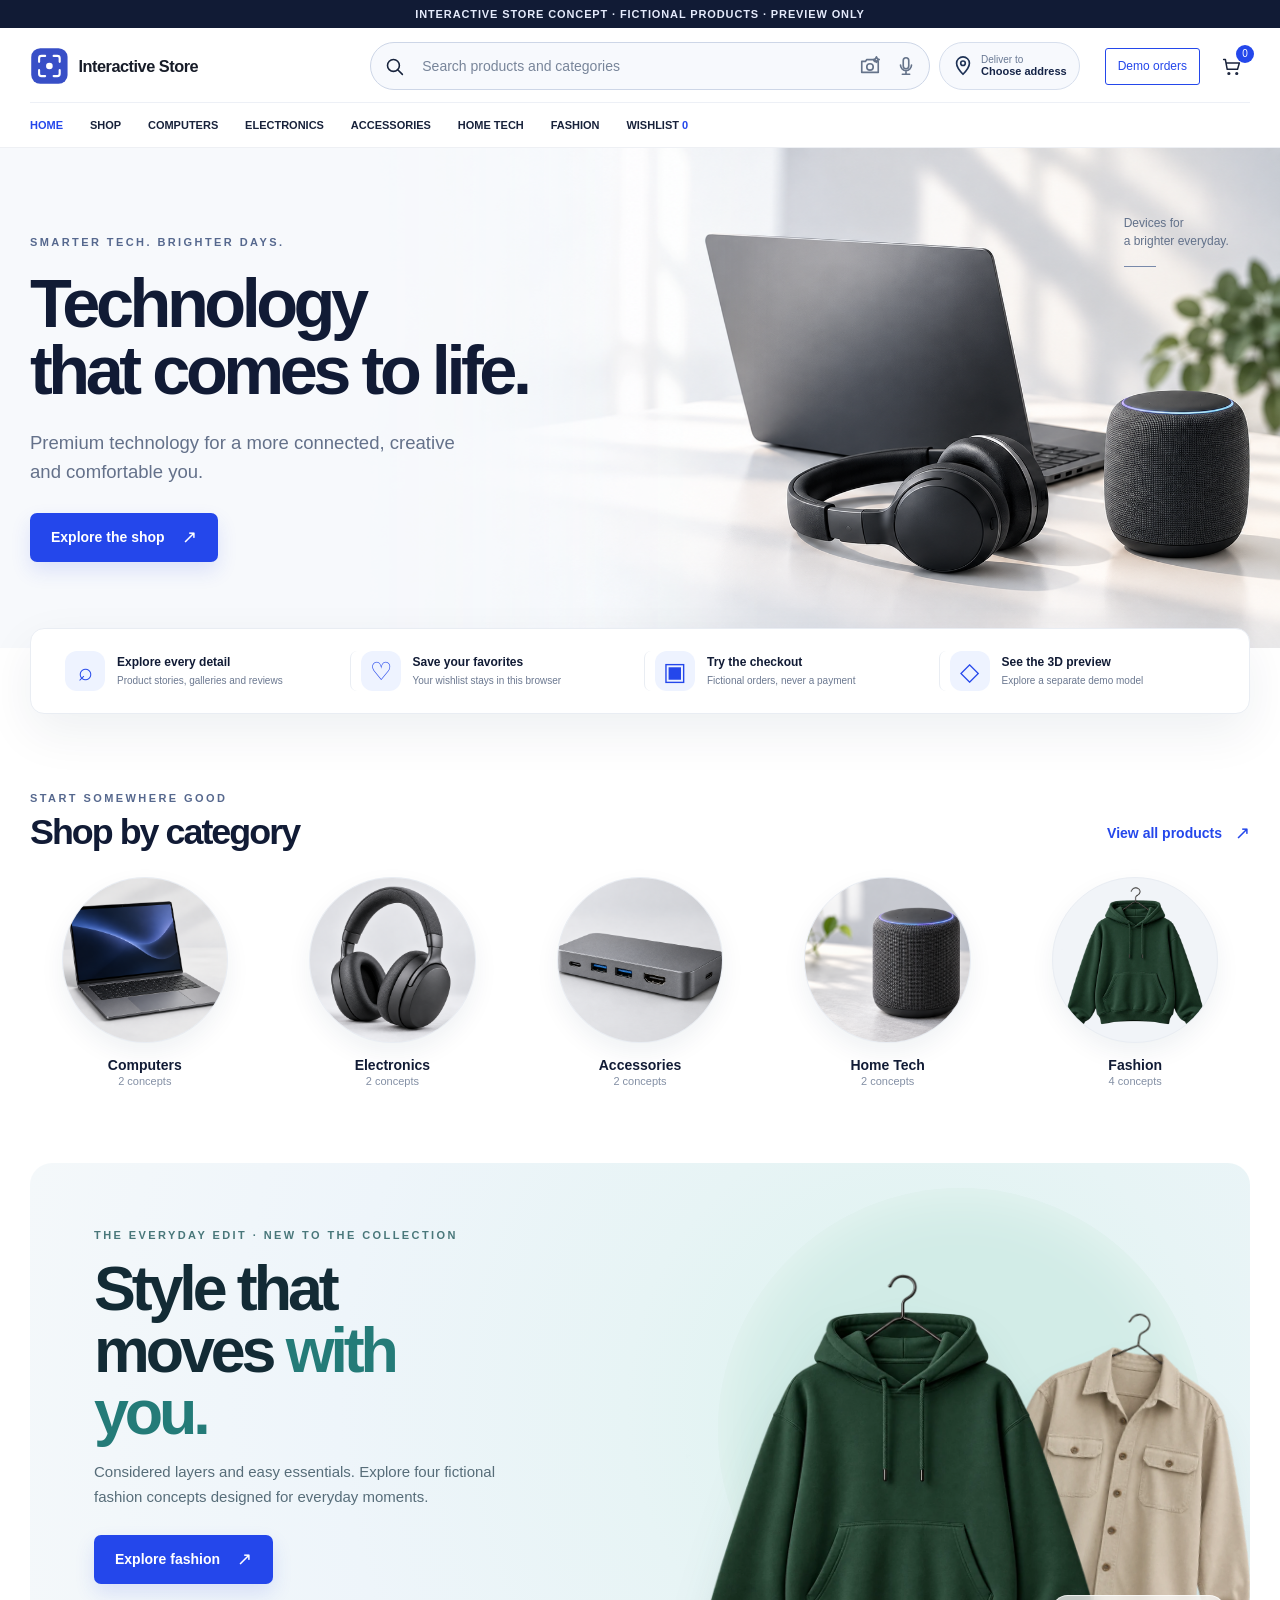
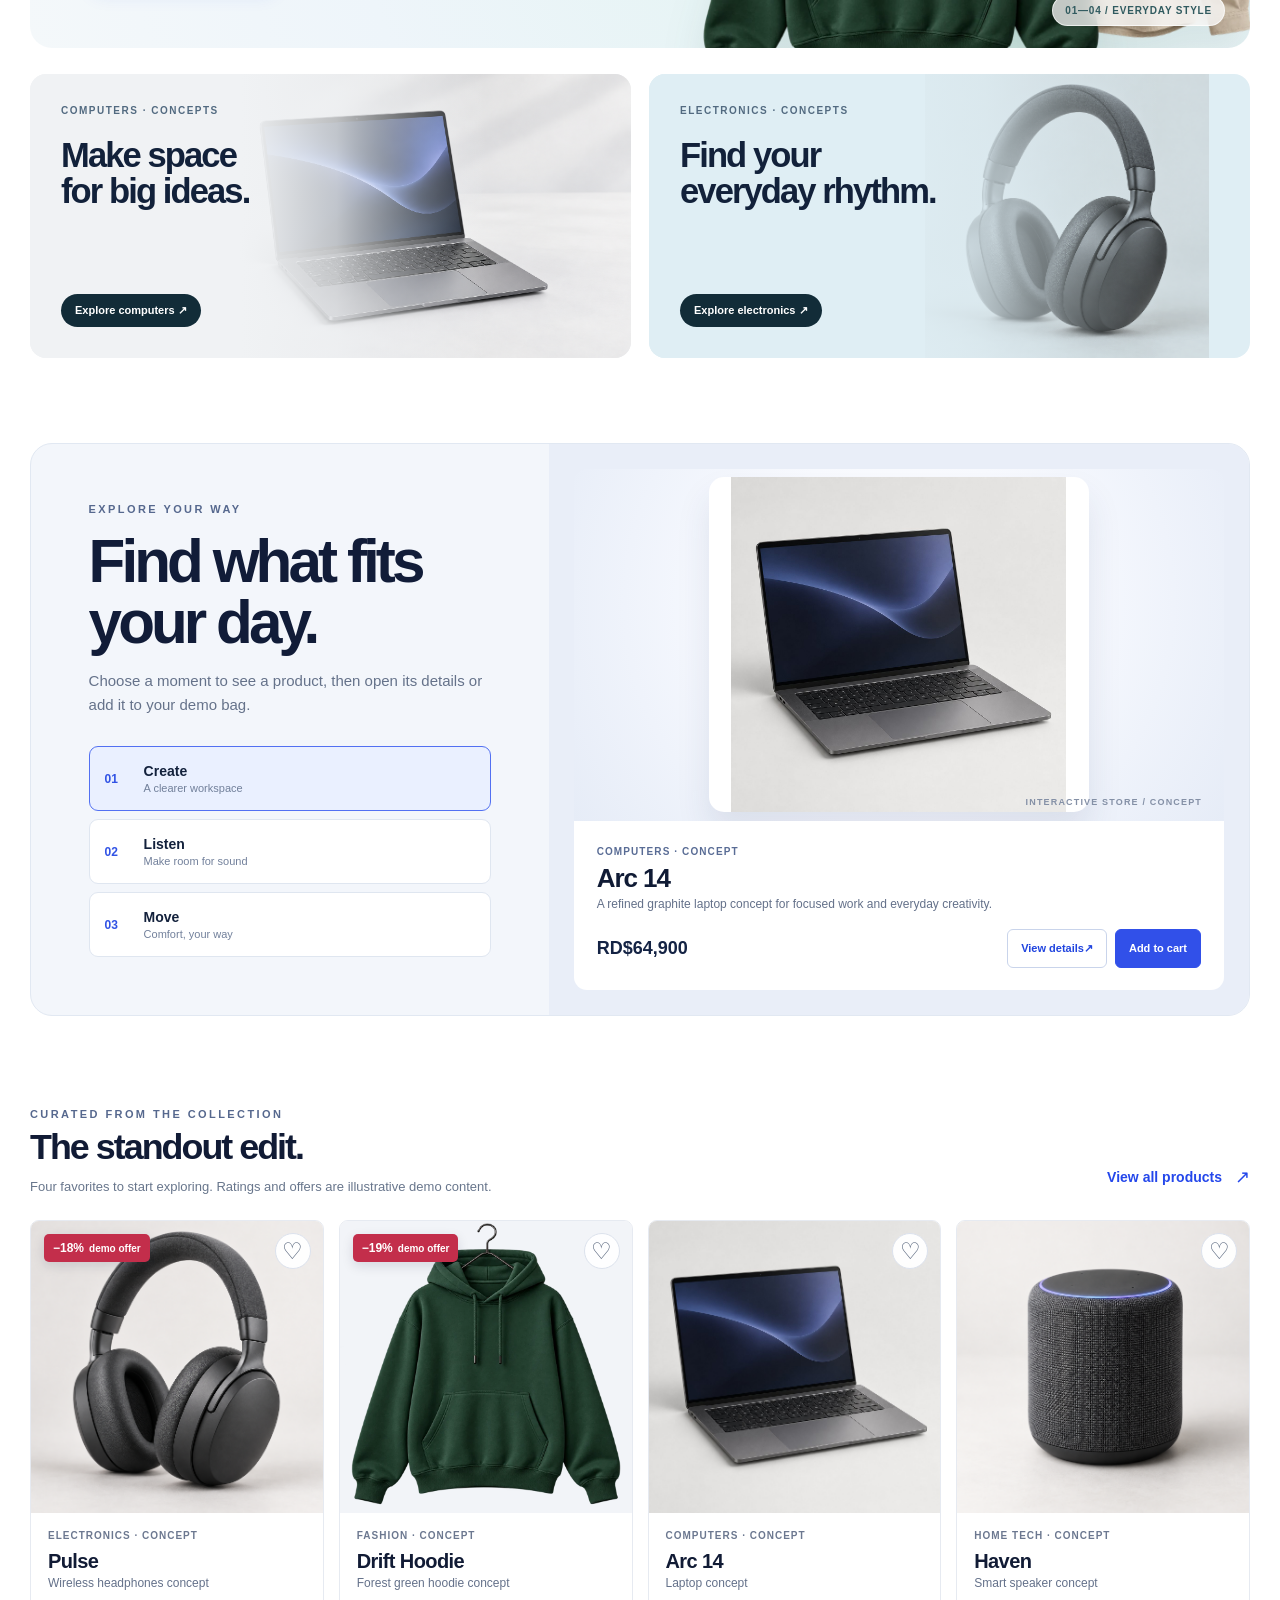
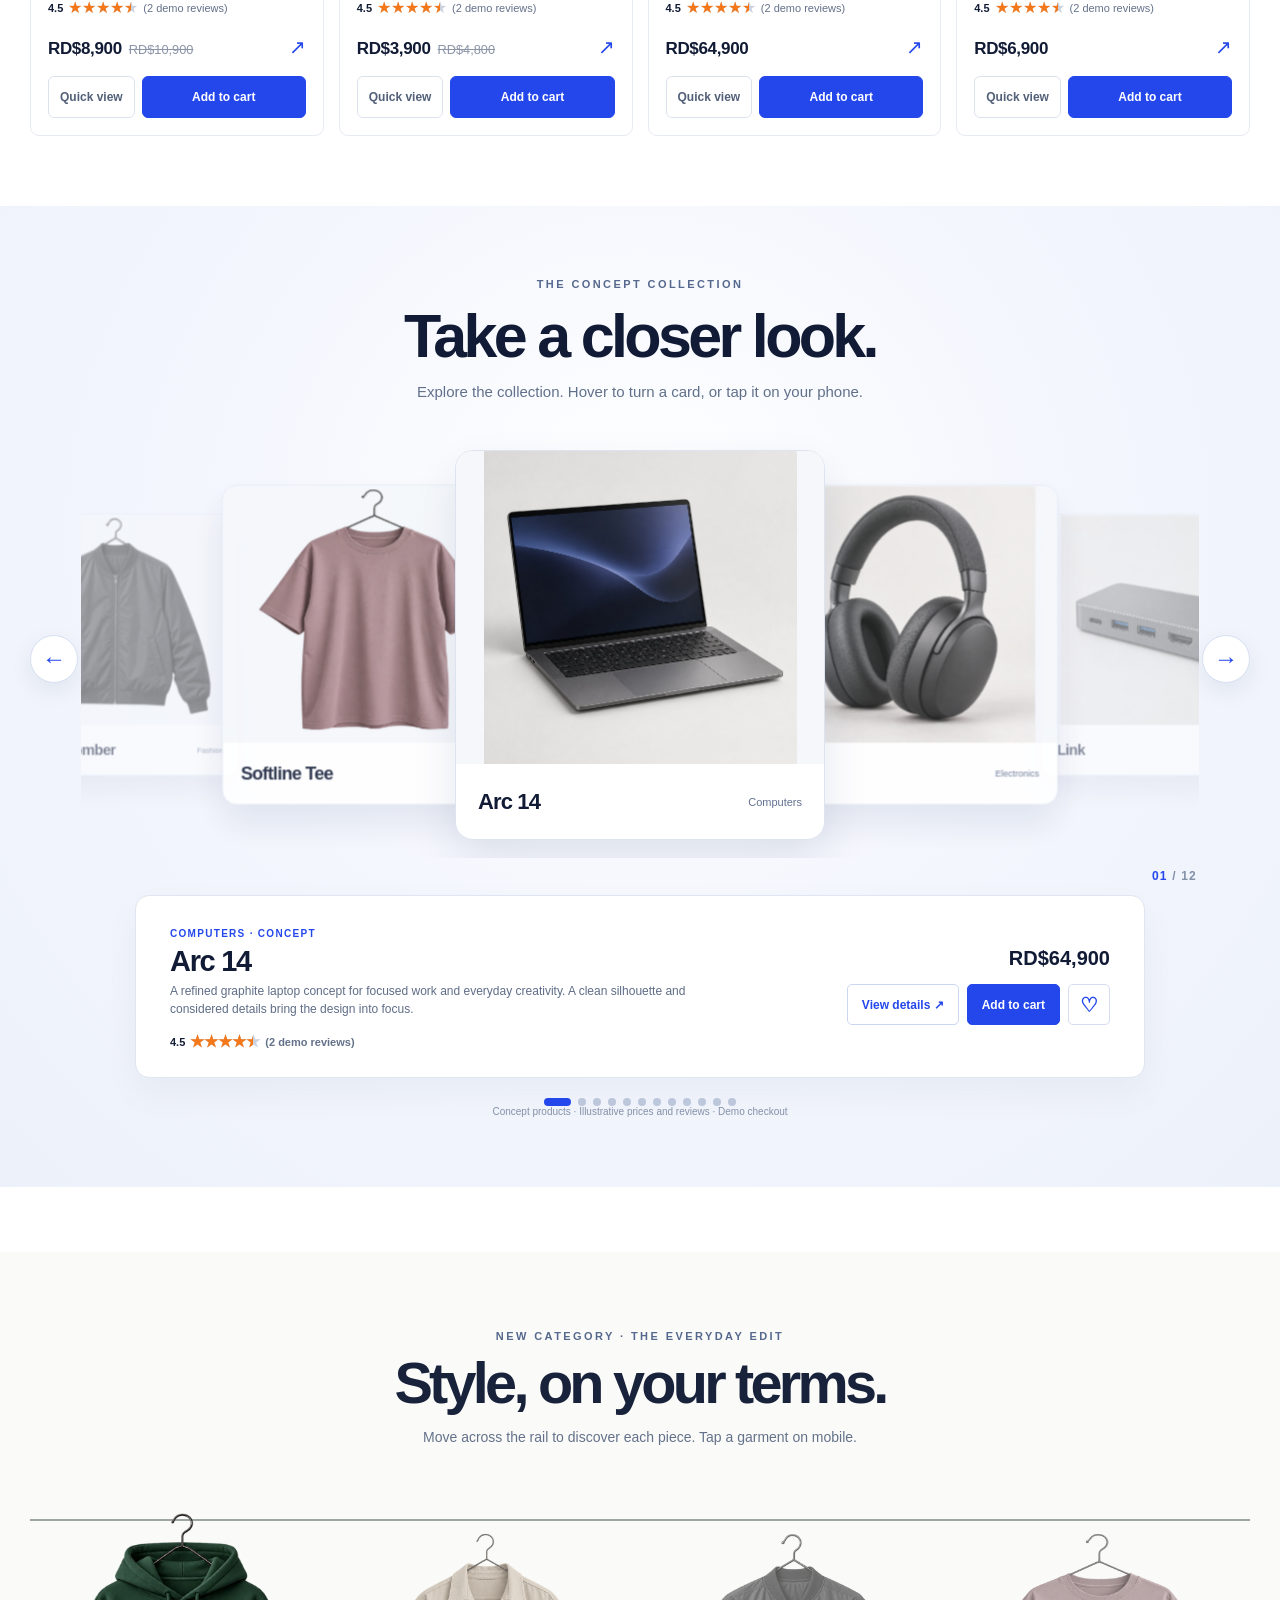
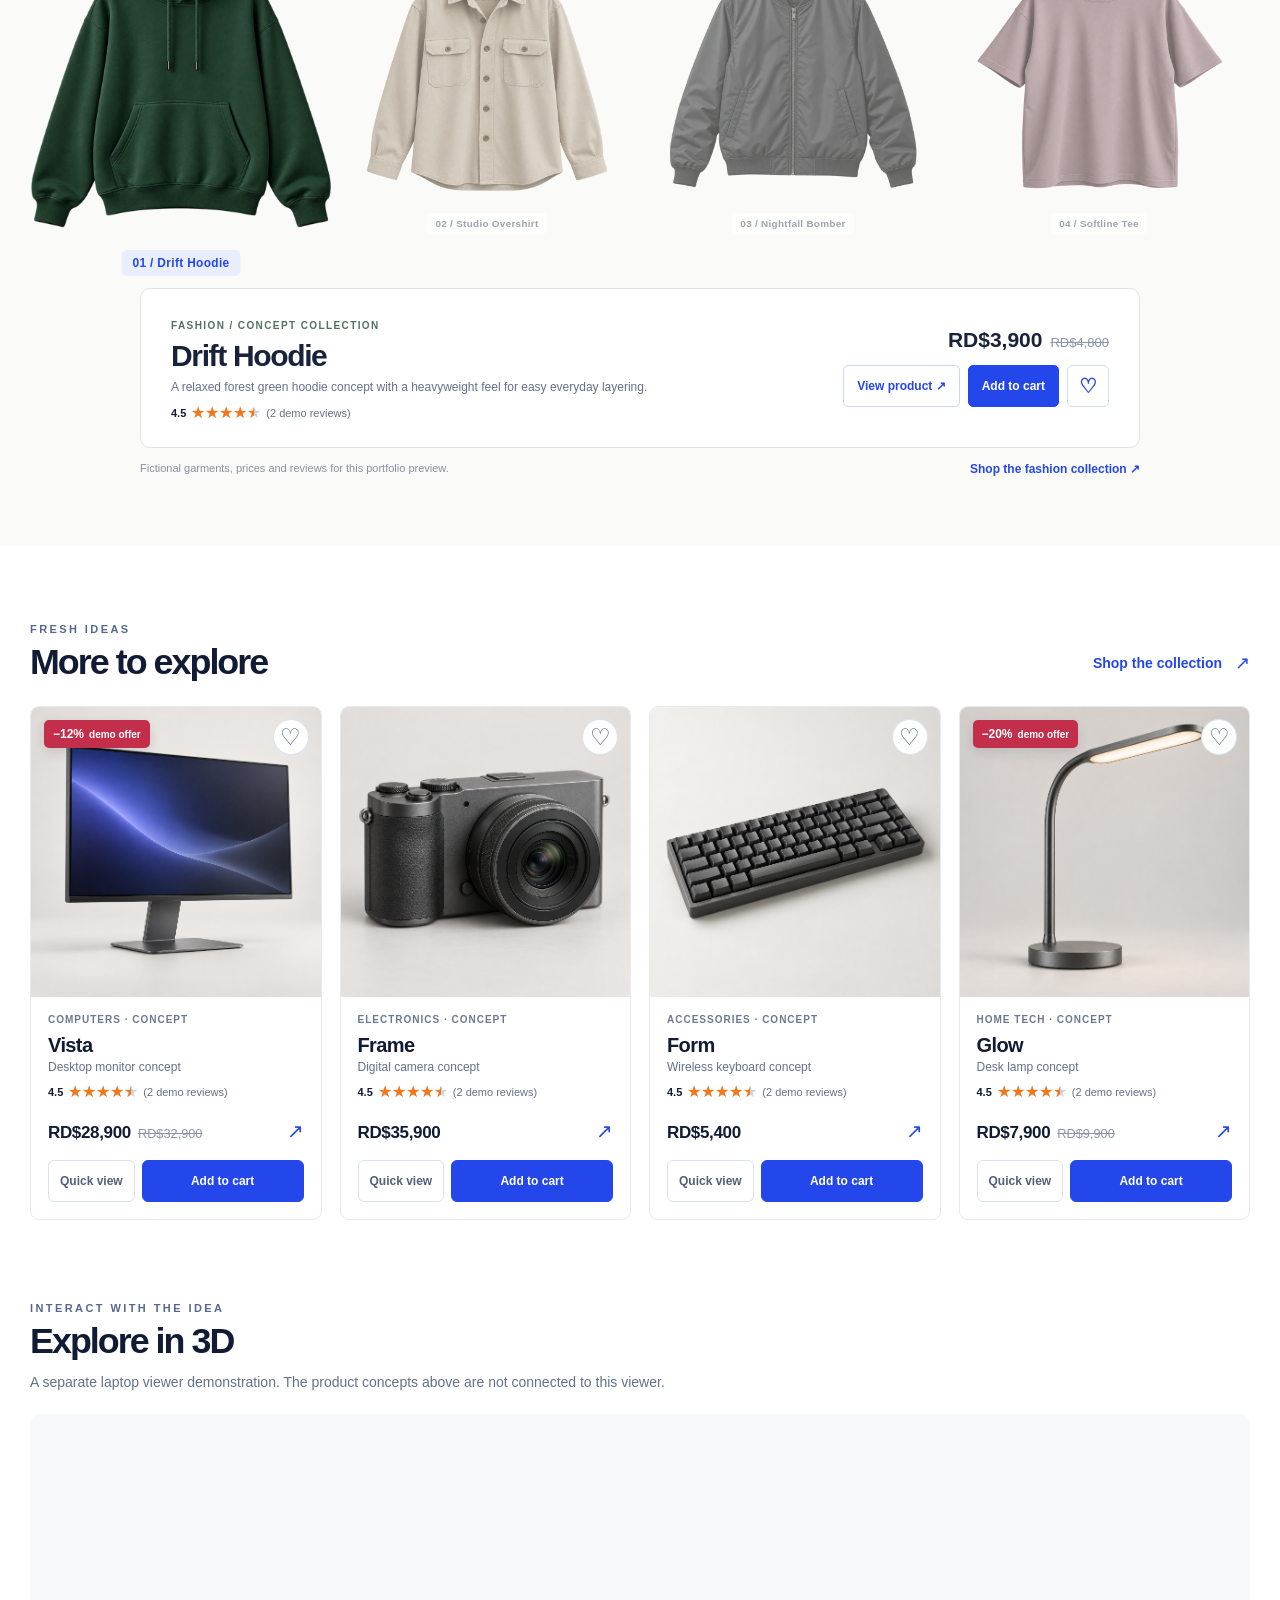
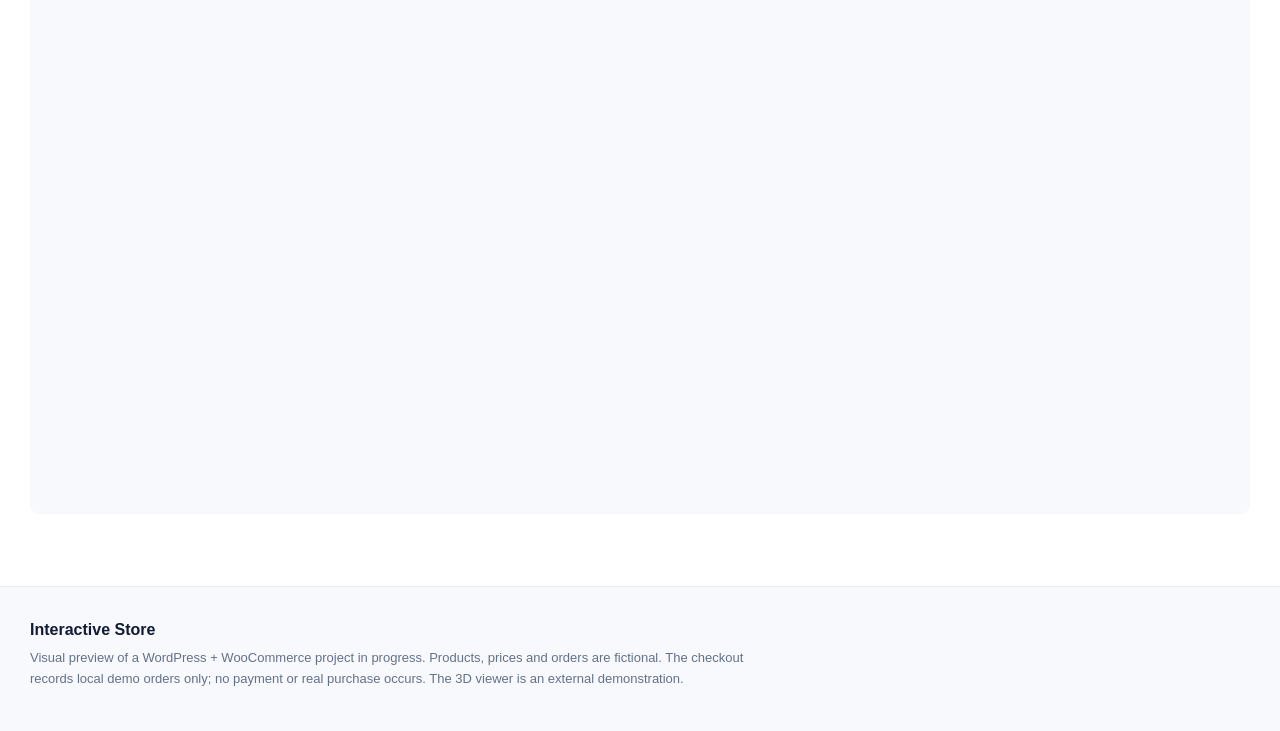
==== commit 0c6c920e: "Correct compact order date formatting" ====
--- a/index.html
+++ b/index.html
@@ -10,7 +10,7 @@
   <link rel="stylesheet" href="preview.css?v=20261022d">
   <link rel="stylesheet" href="preview-pages.css?v=20261022e">
   <link rel="stylesheet" href="preview-home.css?v=20261021d">
-  <script src="preview.js?v=20261022g" defer></script>
+  <script src="preview.js?v=20261022h" defer></script>
 </head>
 <body data-page="home">
   <a class="preview-skip" href="#main">Skip to content</a>
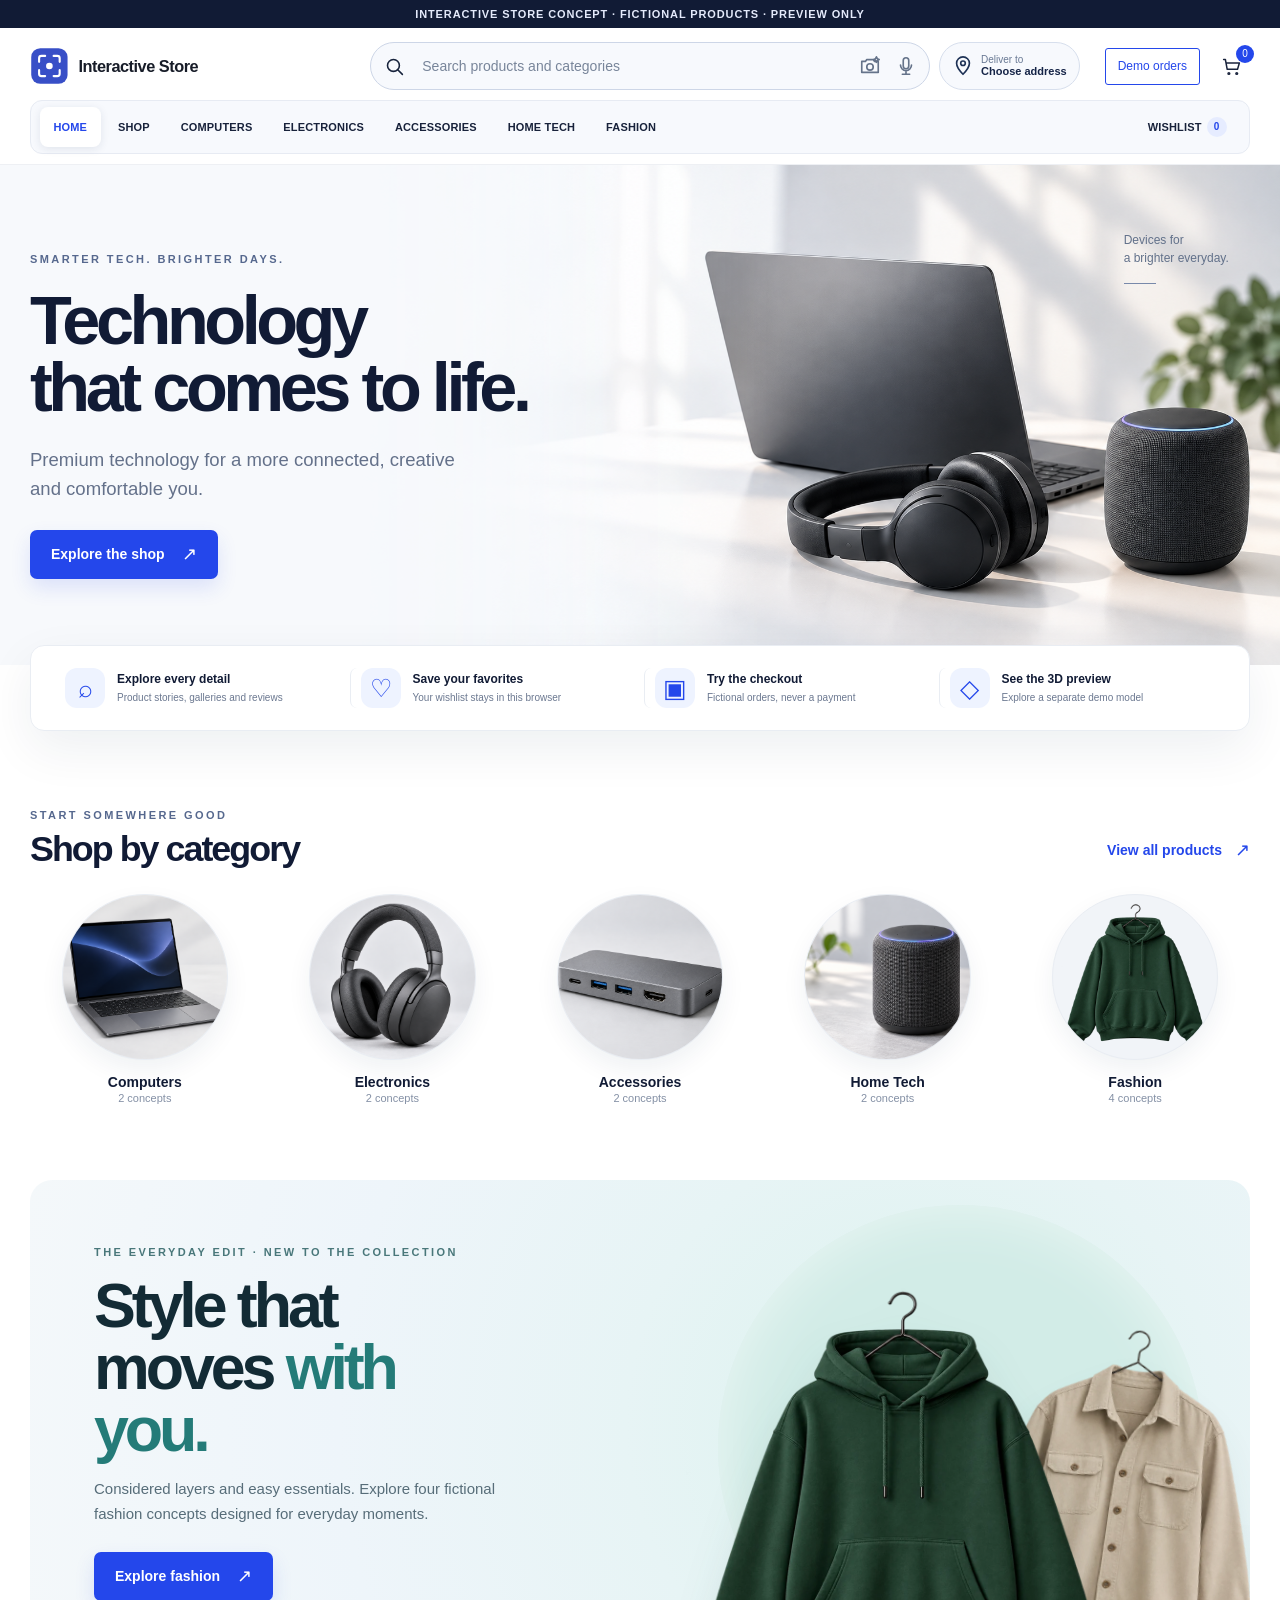
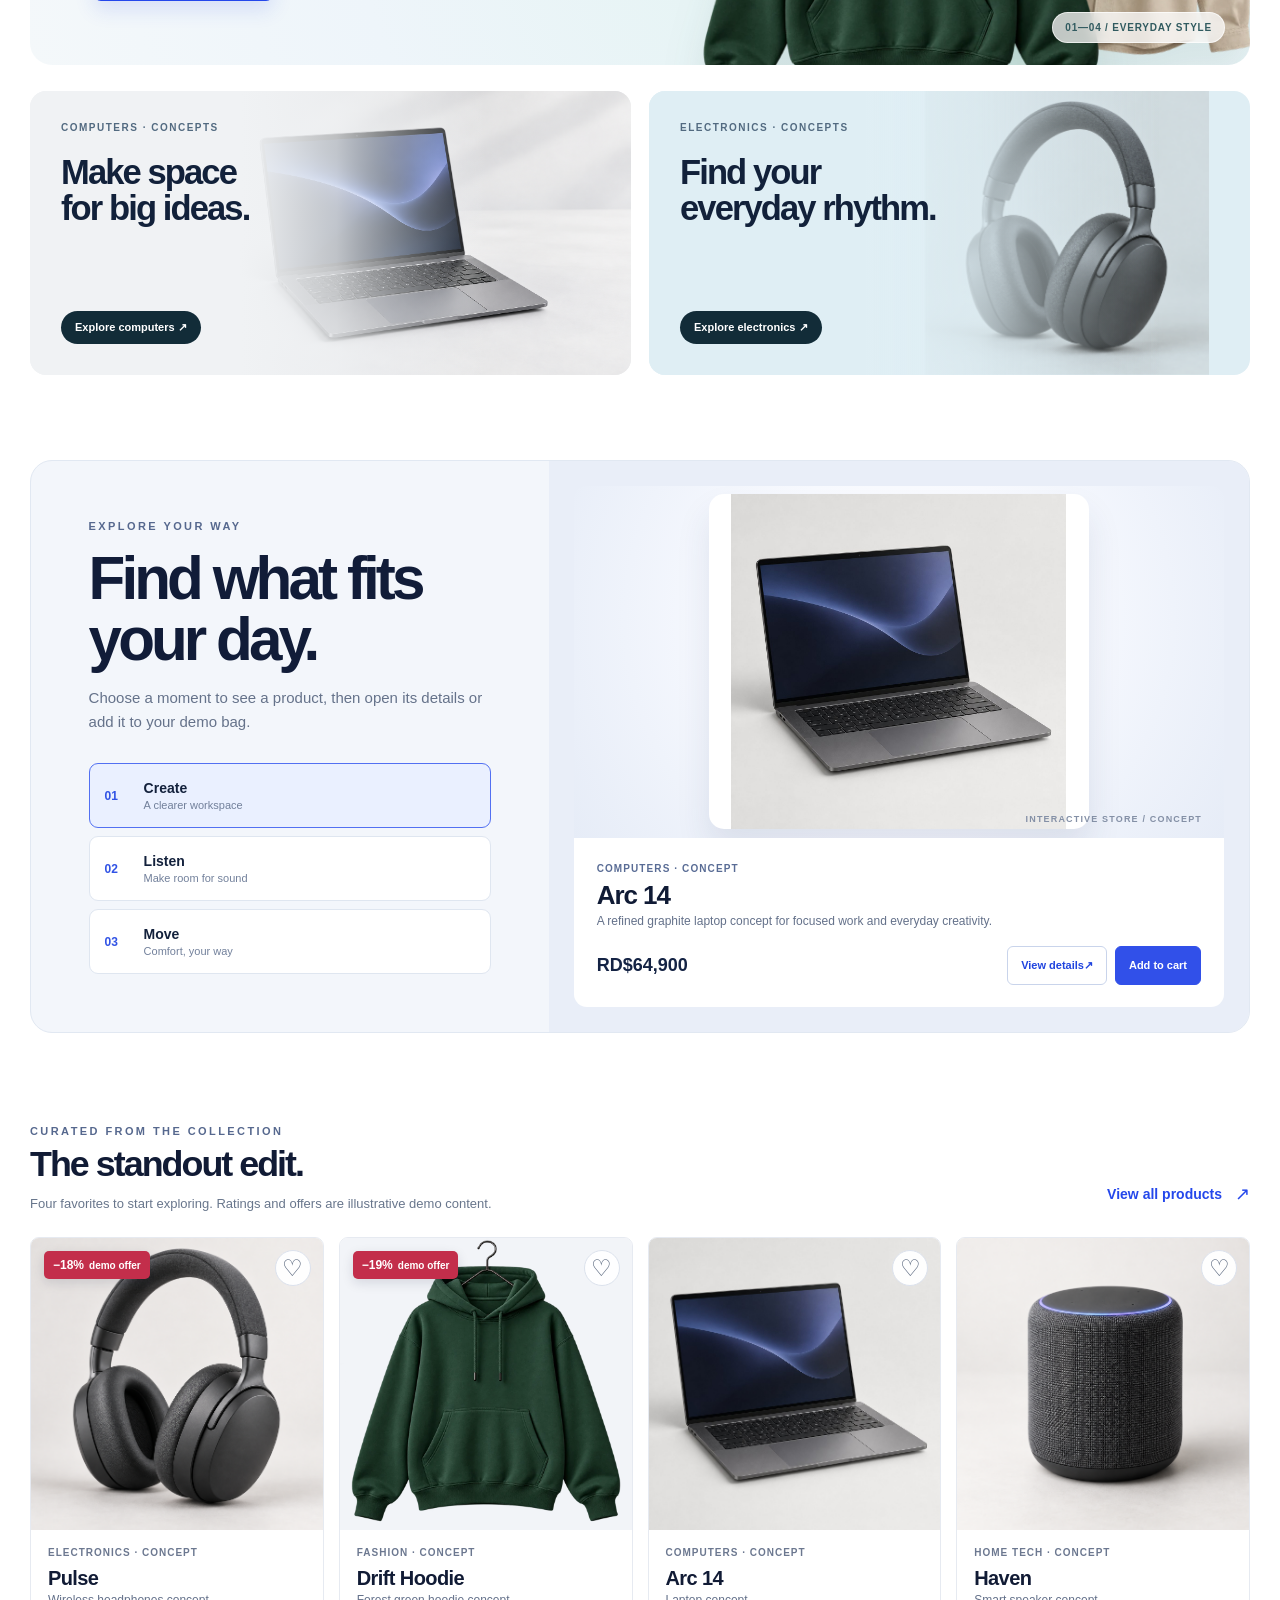
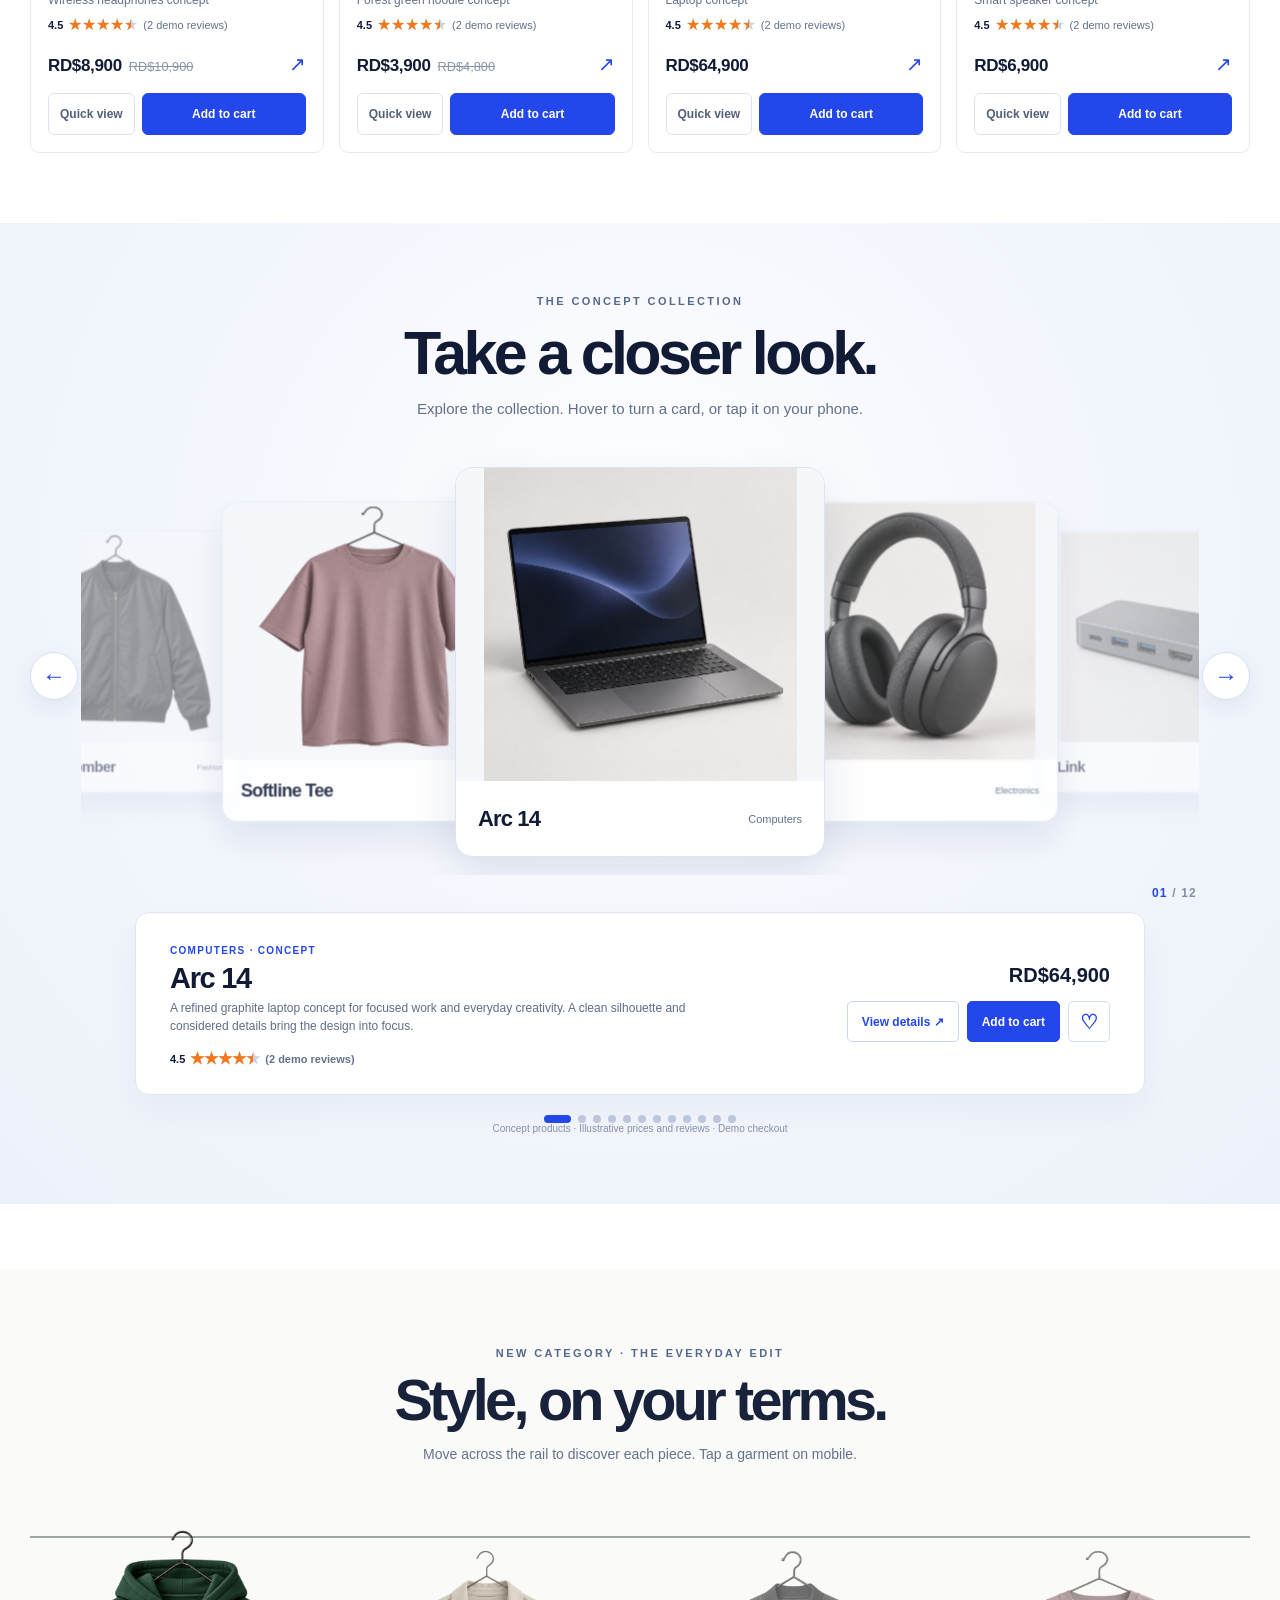
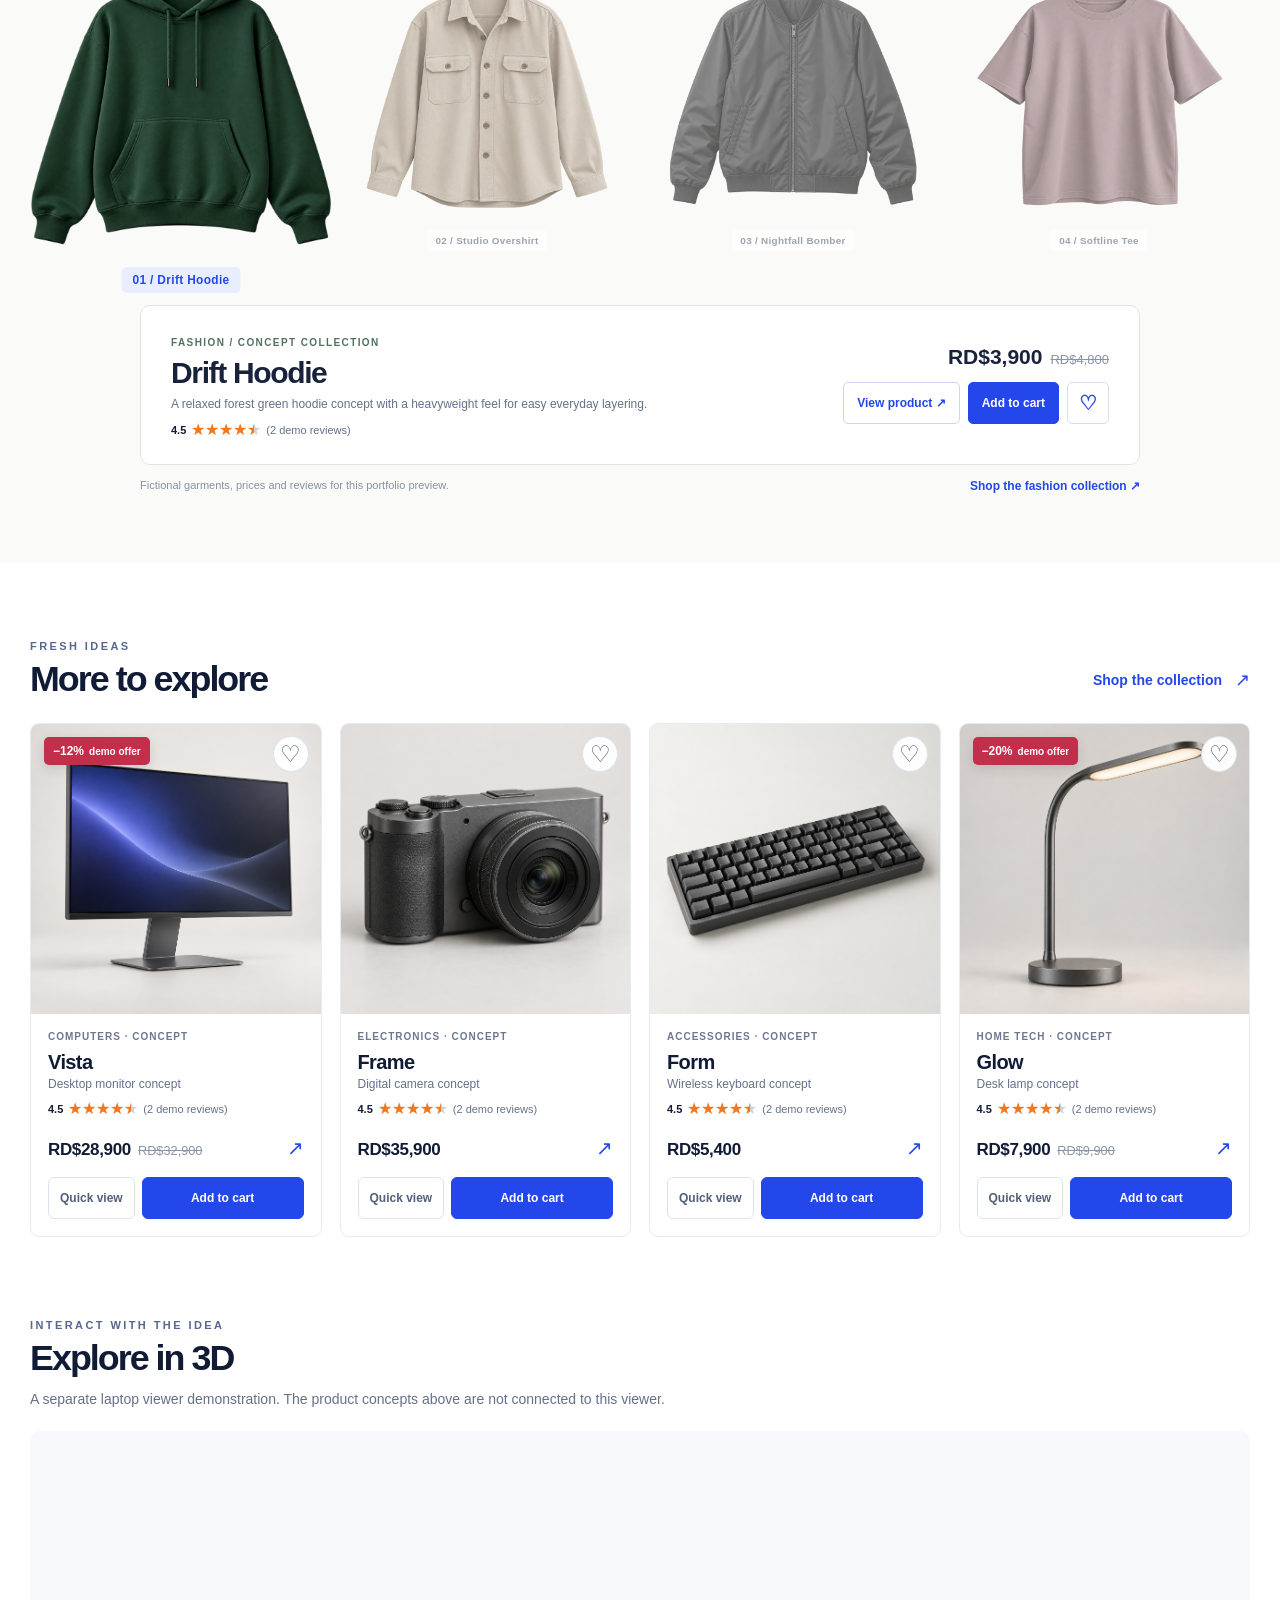
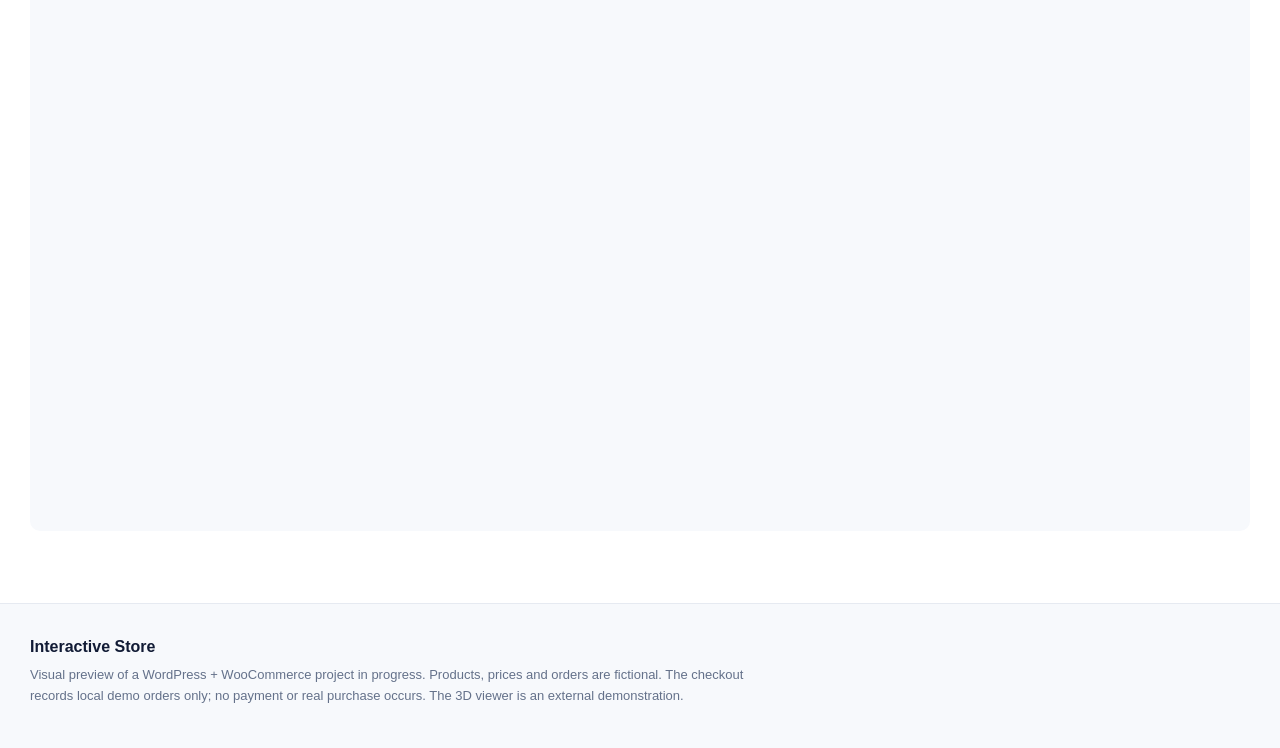
==== commit 66d53145: "Refine desktop category navigation" ====
--- a/index.html
+++ b/index.html
@@ -7,10 +7,10 @@
   <title>Interactive Store — Storefront Preview</title>
   <link rel="icon" type="image/svg+xml" href="assets/interactive-store-mark.svg">
   <link rel="stylesheet" href="theme/interactive-store-child/assets/css/home.css?v=20261021a">
-  <link rel="stylesheet" href="preview.css?v=20261022d">
-  <link rel="stylesheet" href="preview-pages.css?v=20261022e">
+  <link rel="stylesheet" href="preview.css?v=20261022e">
+  <link rel="stylesheet" href="preview-pages.css?v=20261022f">
   <link rel="stylesheet" href="preview-home.css?v=20261021d">
-  <script src="preview.js?v=20261022h" defer></script>
+  <script src="preview.js?v=20261022i" defer></script>
 </head>
 <body data-page="home">
   <a class="preview-skip" href="#main">Skip to content</a>
--- a/preview.css
+++ b/preview.css
@@ -185,3 +185,45 @@
   .header-search-form input { font-size: 13px; }
   .header-search-panel { right: 51px; }
 }
+
+/* Give the desktop category row the same visual weight as the search header. */
+@media (min-width: 901px) {
+  .preview-header__inner { row-gap: 10px; padding-bottom: 10px; }
+  .preview-nav {
+    justify-content: space-between;
+    gap: 4px;
+    min-height: 54px;
+    padding: 6px 9px;
+    border: 1px solid #e7ebf3;
+    border-radius: 12px;
+    background: #f7f9fd;
+  }
+  .preview-nav a {
+    display: inline-flex;
+    align-items: center;
+    justify-content: center;
+    gap: 5px;
+    min-height: 40px;
+    padding: 8px clamp(8px, 1.05vw, 16px);
+    border-radius: 8px;
+    font-size: clamp(11px, .83vw, 13px);
+    letter-spacing: .015em;
+    transition: color .2s ease, background-color .2s ease, box-shadow .2s ease;
+  }
+  .preview-nav a:hover { color: #2447eb; background: #eaf0ff; }
+  .preview-nav a[aria-current] { color: #2447eb; background: #fff; box-shadow: 0 2px 9px #1b31551a; }
+  .preview-nav a:focus-visible { outline: 2px solid #3150e9; outline-offset: 2px; }
+  .preview-nav a[href="wishlist.html"] { margin-left: auto; }
+  .preview-nav .wish-count {
+    display: inline-grid;
+    place-items: center;
+    min-width: 20px;
+    height: 20px;
+    padding: 0 5px;
+    border-radius: 20px;
+    background: #e6ecff;
+    color: #2447eb;
+    font-size: 10px;
+    line-height: 1;
+  }
+}
--- a/preview-pages.css
+++ b/preview-pages.css
@@ -106,13 +106,24 @@
 /* Expanded collection and the browser-local demonstration journey. */
 .preview-nav .wish-count { color: #2447eb; }
 .preview-nav .nav-bag { display: none; }
-.shop-category-strip { display: grid; grid-template-columns: repeat(5, minmax(0, 1fr)); gap: 15px; margin-bottom: 65px; }
-.shop-category-strip a { overflow: hidden; border: 1px solid #e6eaf1; border-radius: 9px; text-decoration: none; transition: transform .2s ease, box-shadow .2s ease; }
-.shop-category-strip a:hover { transform: translateY(-3px); box-shadow: 0 12px 28px rgba(15,31,68,.09); }
-.shop-category-strip img { display: block; width: 100%; aspect-ratio: 1.6; object-fit: cover; }
-.shop-category-strip a[href*="category=fashion"] img { object-fit: contain; padding: 9px; background: linear-gradient(135deg, #edf3ef, #f8f9f4); }
-.shop-category-strip span { display: flex; justify-content: space-between; align-items: center; gap: 8px; padding: 14px; font-size: 14px; font-weight: 700; }
-.shop-category-strip small { color: #64718a; font-size: 11px; font-weight: 400; white-space: nowrap; }
+.shop-categories { margin-bottom: 65px; }
+.shop-categories__heading { display: flex; align-items: end; justify-content: space-between; gap: 20px; margin-bottom: 25px; }
+.shop-categories__heading h2 { margin: 6px 0 0; font-size: clamp(29px, 2.8vw, 42px); letter-spacing: -.055em; line-height: 1.1; }
+.shop-categories__heading > a { flex: none; color: #2447eb; font-size: 13px; font-weight: 700; text-decoration: none; }
+.shop-categories__heading > a:hover { text-decoration: underline; }
+.shop-categories__grid { display: grid; grid-template-columns: repeat(5, minmax(0, 1fr)); gap: 18px; }
+.shop-category { display: block; min-width: 0; color: #111b35; text-align: center; text-decoration: none; transition: transform .2s ease; }
+.shop-category:hover { transform: translateY(-3px); }
+.shop-category:focus-visible { outline: 3px solid #3150e9; outline-offset: 4px; border-radius: 9px; }
+.shop-category__media { display: block; width: clamp(126px, 13vw, 170px); height: clamp(126px, 13vw, 170px); margin-inline: auto; overflow: hidden; border: 1px solid #e9edf3; border-radius: 50%; background: #f1f4f8; box-shadow: 0 10px 25px #132b5210; }
+.shop-category__media img { display: block; width: 100%; height: 100%; object-fit: cover; transition: transform .35s ease; }
+.shop-category:hover img { transform: scale(1.07); }
+.shop-category__media--fashion img { padding: 8px; object-fit: contain; }
+.shop-category__footer { display: flex; flex-direction: column; gap: 2px; padding: 14px 5px 4px; }
+.shop-category__footer strong { color: #111b35; font-size: 14px; }
+.shop-category__footer small { color: #8490a5; font-size: 11px; }
+.shop-category[aria-current="true"] .shop-category__media { border-color: #3150e9; box-shadow: 0 0 0 3px #3150e92e, 0 10px 25px #132b5210; }
+.shop-category[aria-current="true"] .shop-category__footer strong { color: #2447eb; }
 .store-control-fields { display: flex; align-items: end; gap: 10px; }
 .store-search select, .orders-toolbar select { min-height: 37px; padding: 7px 12px; border: 1px solid #dce2ed; border-radius: 5px; background: #fff; color: #111b35; font-size: 13px; }
 .store-card { position: relative; display: flex; flex-direction: column; }
@@ -262,10 +273,10 @@
 .home-collections__grid strong { max-width: 410px; font-size: clamp(25px, 3vw, 39px); letter-spacing: -.05em; line-height: 1.1; }
 .home-three-d-intro { max-width: 670px; margin-top: 12px !important; color: #64718a; font-size: 14px; }
 @media (max-width: 1100px) { .store-controls { flex-direction: column; align-items: stretch; } .store-control-fields { width: 100%; } .store-control-fields > label { flex: 1; } .store-search input { width: 100%; } }
-@media (max-width: 760px) { .shop-category-strip { grid-template-columns: repeat(2, minmax(0, 1fr)); } .shop-category-strip a:last-child { grid-column: span 2; } .checkout-layout { grid-template-columns: 1fr; } .checkout-summary { max-width: none; } .home-promise { grid-template-columns: 1fr; gap: 14px; } .home-editorial__inner { grid-template-columns: 1fr; } .home-editorial img { min-height: 220px; max-height: 350px; } }
+@media (max-width: 760px) { .shop-categories__grid { grid-auto-flow: column; grid-auto-columns: 138px; grid-template-columns: none; gap: 8px; margin-right: -15px; padding: 0 15px 15px 0; overflow-x: auto; scroll-snap-type: x proximity; scrollbar-color: #cbd5e8 transparent; } .shop-category { scroll-snap-align: start; } .shop-category__media { width: 112px; height: 112px; } .shop-category__footer strong { font-size: 12px; } .checkout-layout { grid-template-columns: 1fr; } .checkout-summary { max-width: none; } .home-promise { grid-template-columns: 1fr; gap: 14px; } .home-editorial__inner { grid-template-columns: 1fr; } .home-editorial img { min-height: 220px; max-height: 350px; } }
 @media (max-width: 650px) { .store-control-fields { flex-wrap: wrap; } .store-control-fields > label:first-child { flex-basis: 100%; } .orders-hero { align-items: start; flex-direction: column; } .orders-list { grid-template-columns: 1fr; } .home-collections__grid { grid-template-columns: 1fr; } .checkout-fields { grid-template-columns: 1fr; } }
 @media (max-width: 650px) { .order-card__open { padding: 18px; } .order-card__details { padding: 20px 18px; } .order-detail__intro { flex-direction: column; gap: 10px; } .order-detail__estimate { text-align: left; } .order-detail__grid { grid-template-columns: 1fr; gap: 12px; } .order-card__preview { align-items: end; } .order-card__preview strong { font-size: 12px; } .order-card__preview > b { font-size: 15px; } .order-status { font-size: 10px; } }
-@media (max-width: 430px) { .shop-category-strip span { flex-direction: column; align-items: start; } .checkout-submit .store-button { width: 100%; } }
+@media (max-width: 430px) { .shop-categories__heading > a { font-size: 11px; } .checkout-submit .store-button { width: 100%; } }
 @media (max-width: 520px) { .preview-nav .nav-bag { display: inline; } }
 
 /* Product discovery, accessible gallery, and on-demand concept viewer. */
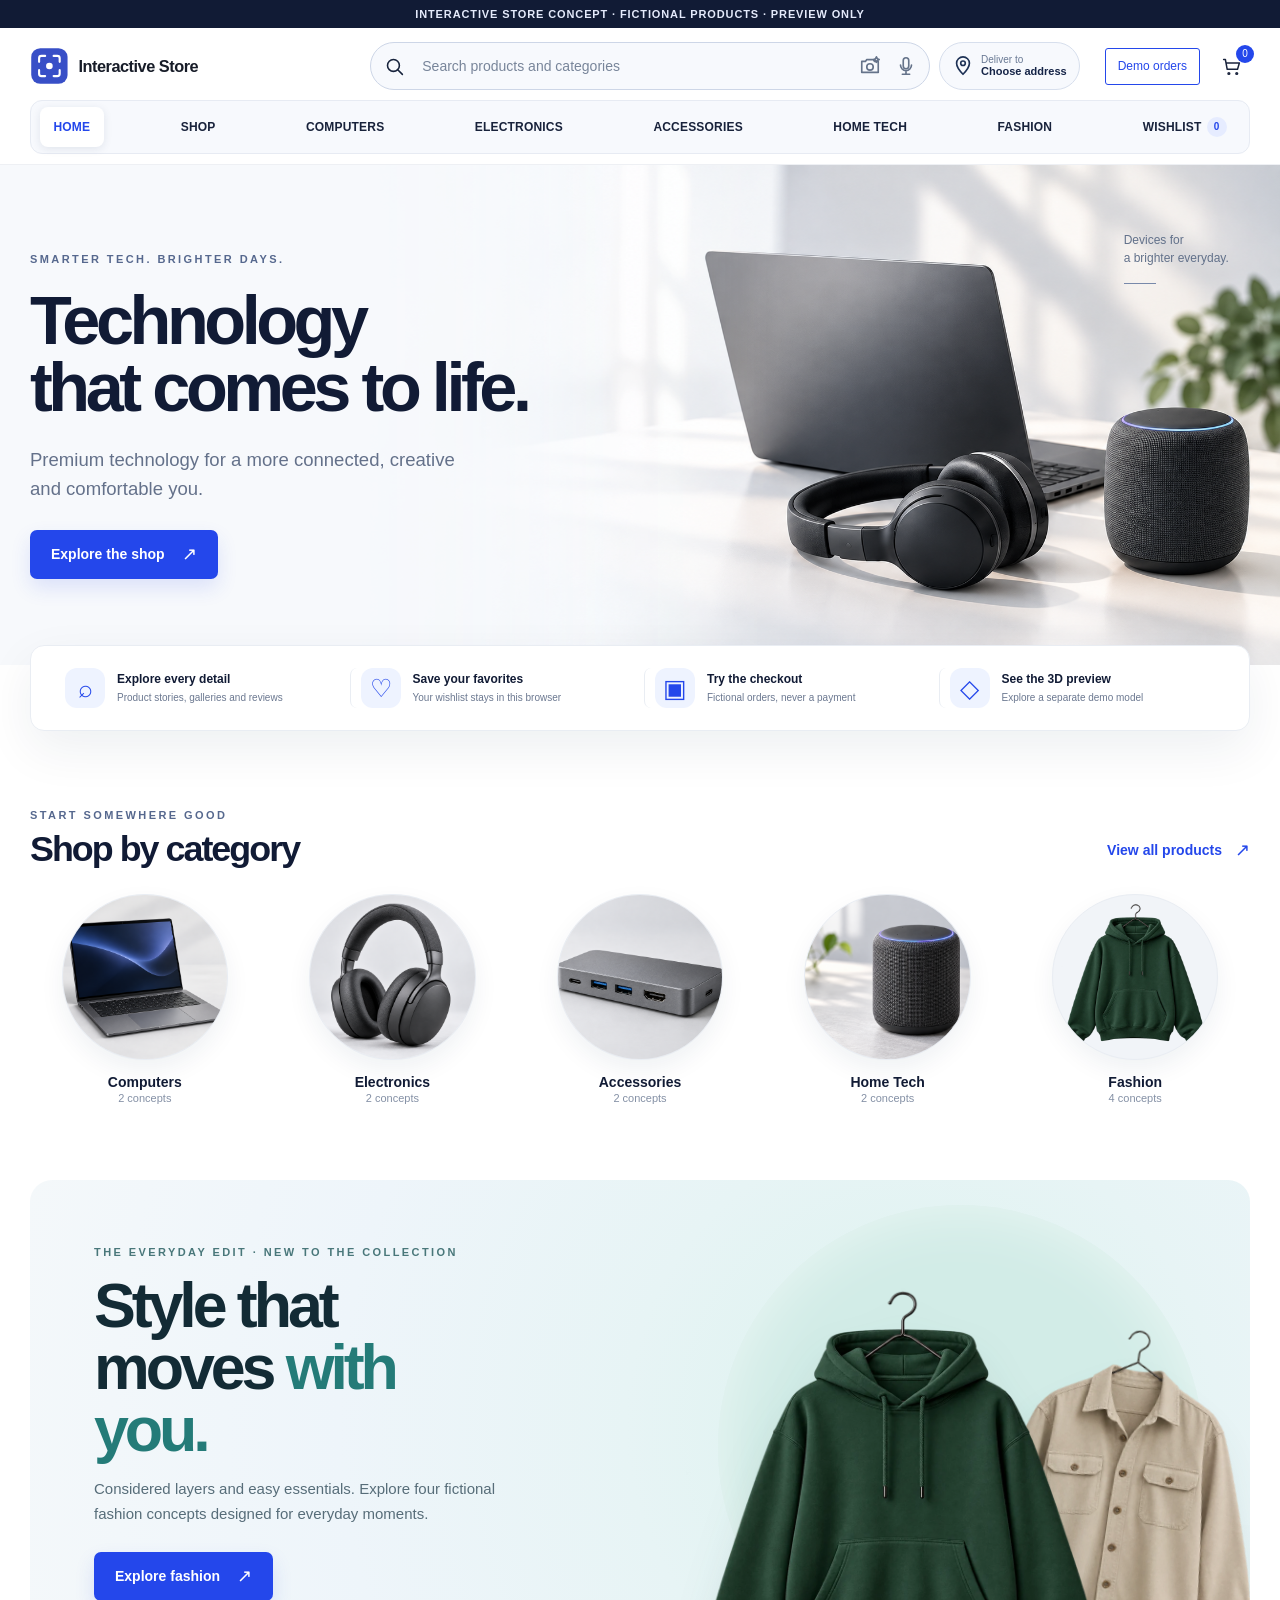
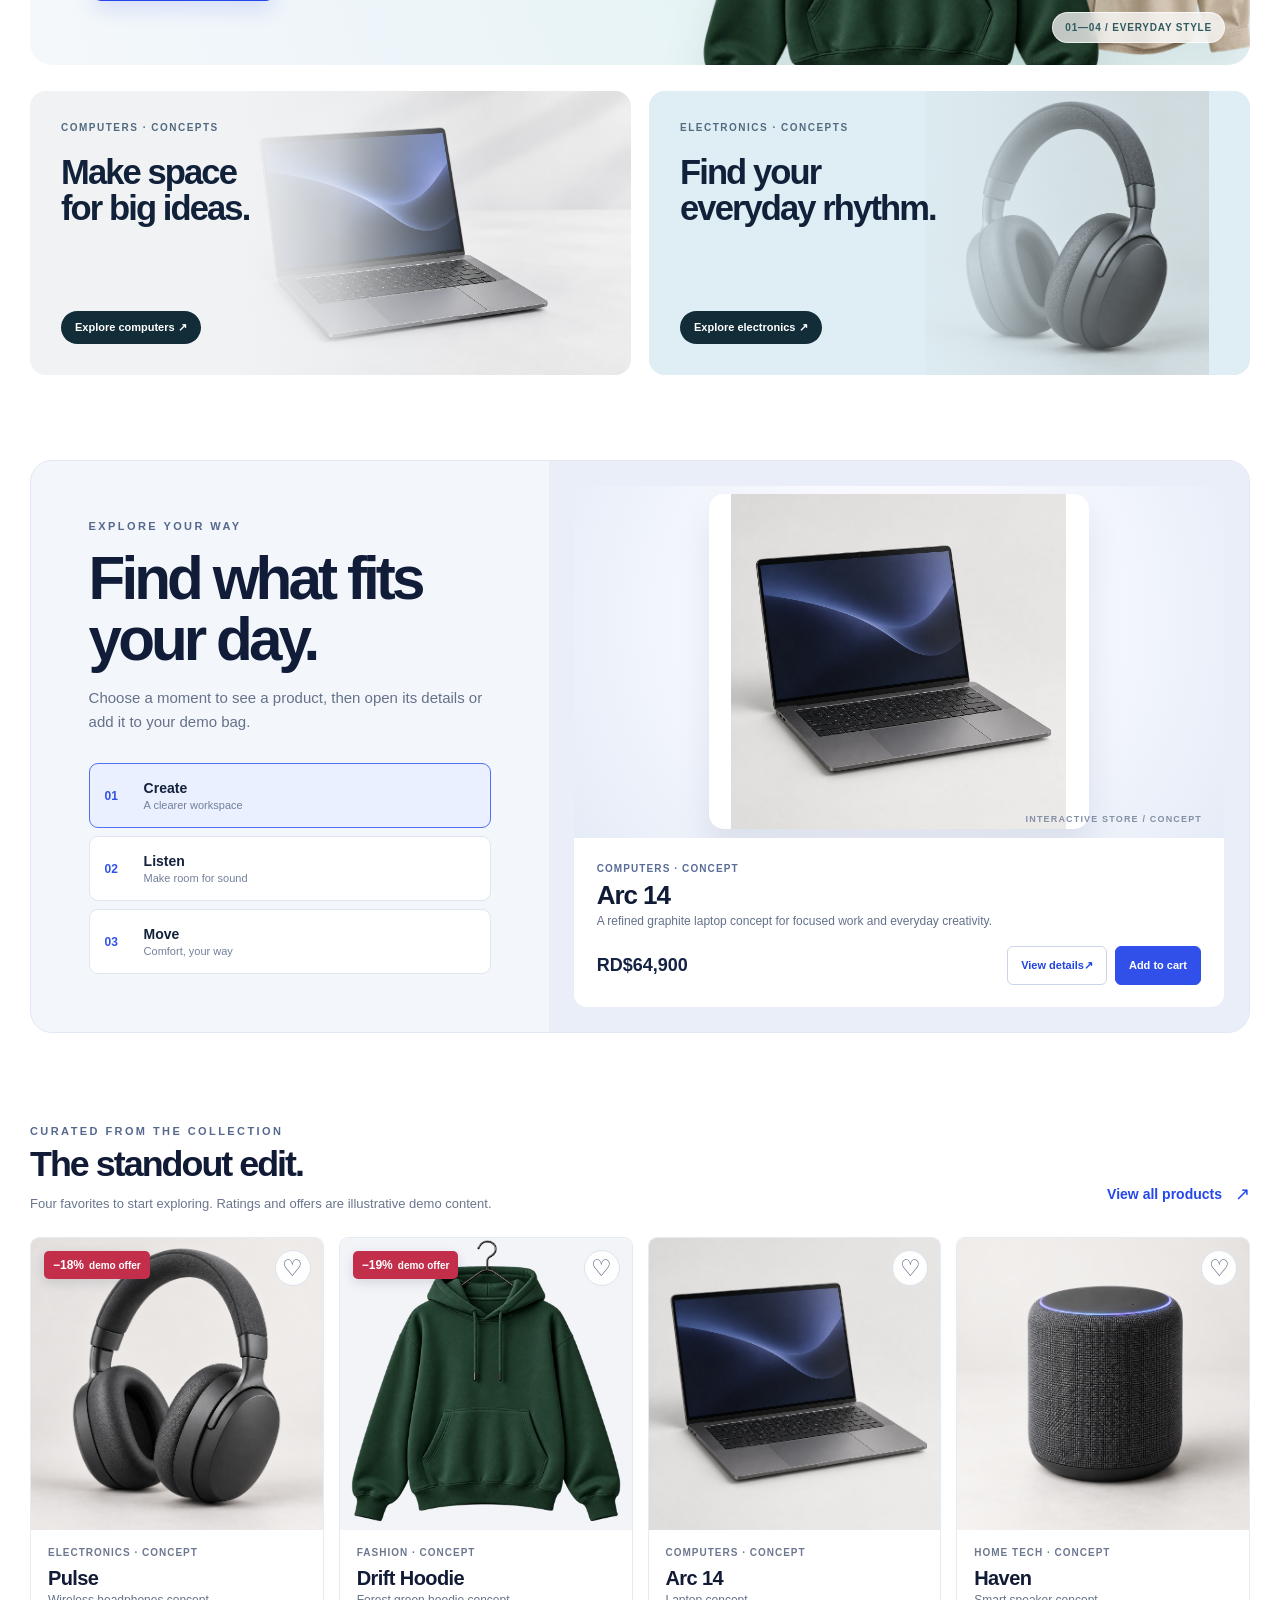
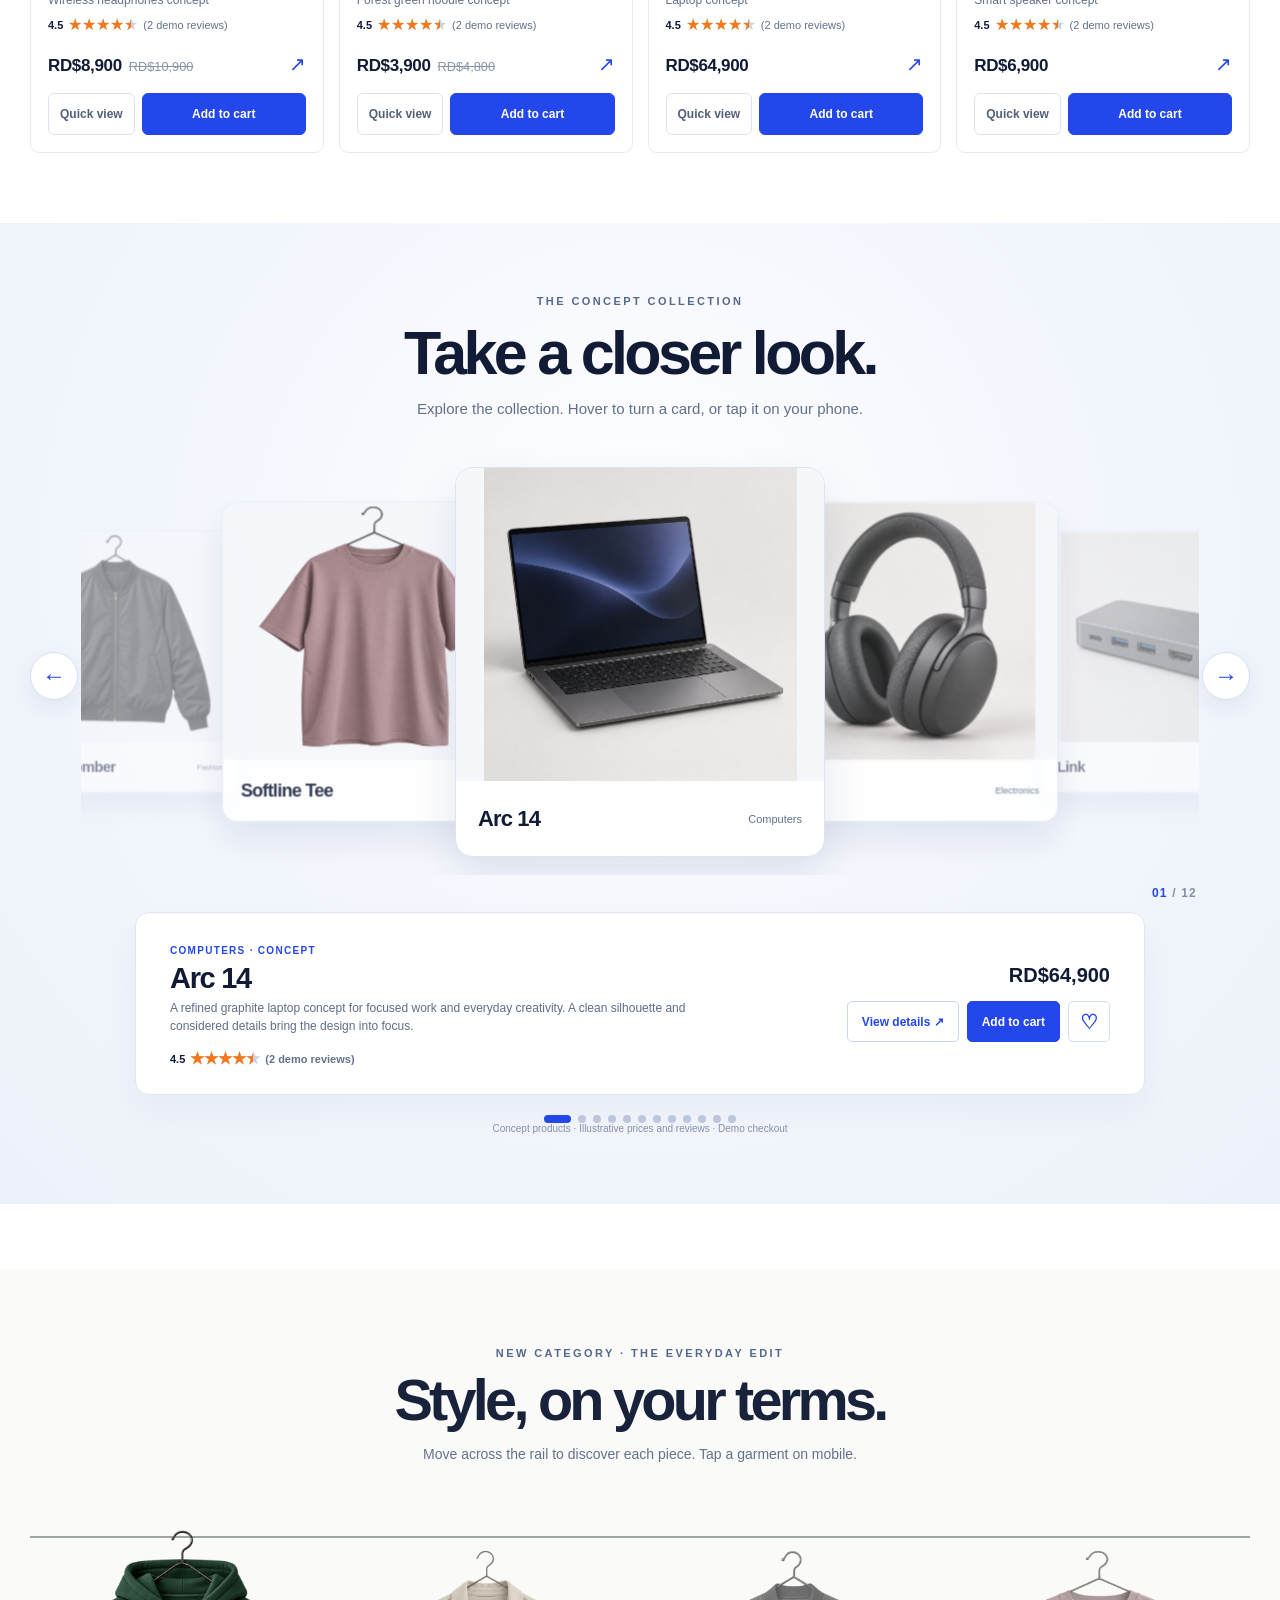
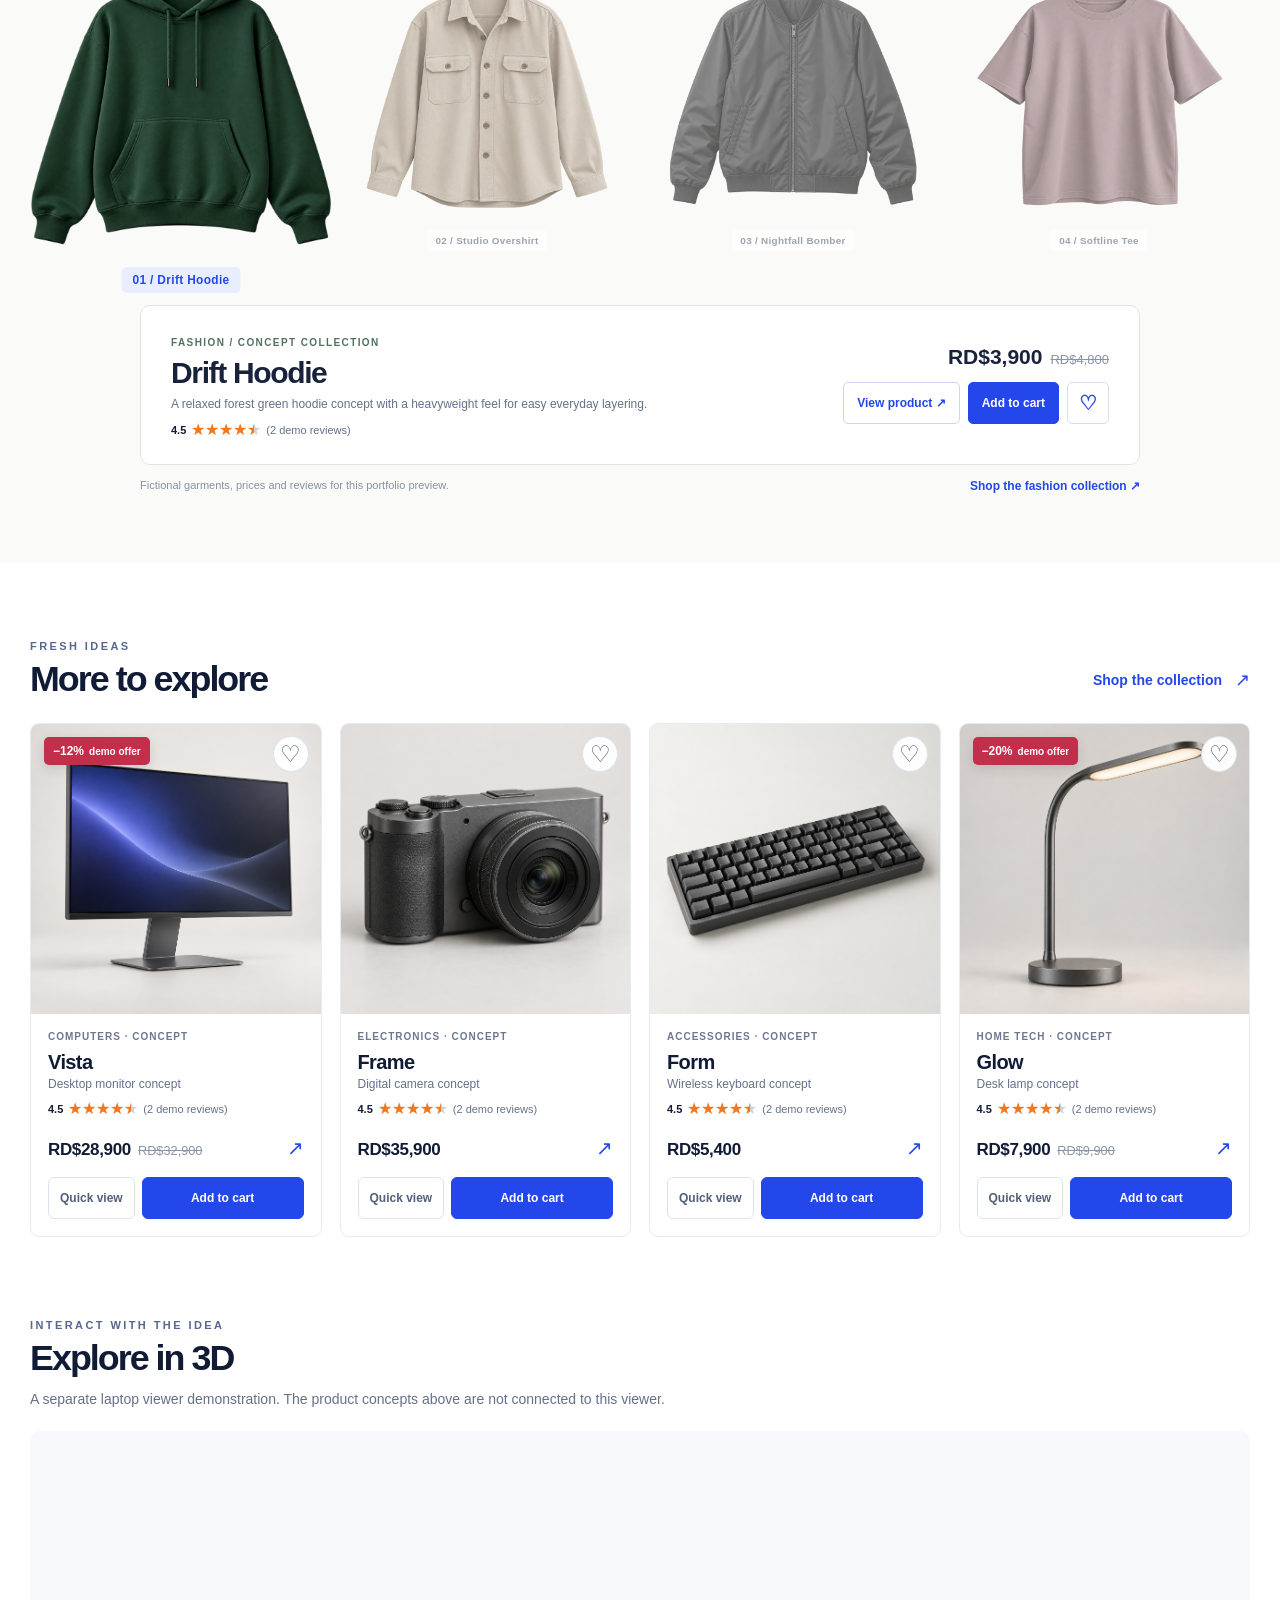
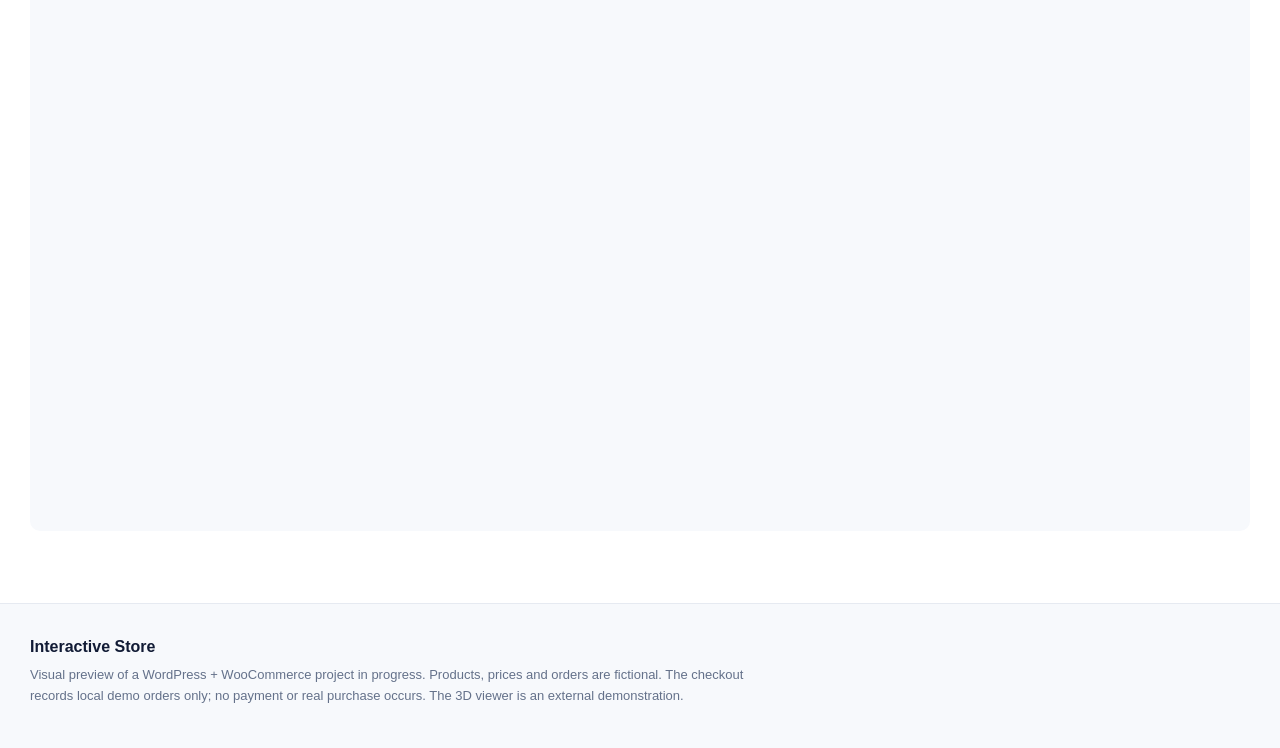
==== commit 35afea51: "Balance desktop navigation spacing" ====
--- a/index.html
+++ b/index.html
@@ -7,7 +7,7 @@
   <title>Interactive Store — Storefront Preview</title>
   <link rel="icon" type="image/svg+xml" href="assets/interactive-store-mark.svg">
   <link rel="stylesheet" href="theme/interactive-store-child/assets/css/home.css?v=20261021a">
-  <link rel="stylesheet" href="preview.css?v=20261022e">
+  <link rel="stylesheet" href="preview.css?v=20261022f">
   <link rel="stylesheet" href="preview-pages.css?v=20261022f">
   <link rel="stylesheet" href="preview-home.css?v=20261021d">
   <script src="preview.js?v=20261022i" defer></script>
--- a/preview.css
+++ b/preview.css
@@ -206,14 +206,13 @@
     min-height: 40px;
     padding: 8px clamp(8px, 1.05vw, 16px);
     border-radius: 8px;
-    font-size: clamp(11px, .83vw, 13px);
+    font-size: clamp(12px, .94vw, 13px);
     letter-spacing: .015em;
     transition: color .2s ease, background-color .2s ease, box-shadow .2s ease;
   }
   .preview-nav a:hover { color: #2447eb; background: #eaf0ff; }
   .preview-nav a[aria-current] { color: #2447eb; background: #fff; box-shadow: 0 2px 9px #1b31551a; }
   .preview-nav a:focus-visible { outline: 2px solid #3150e9; outline-offset: 2px; }
-  .preview-nav a[href="wishlist.html"] { margin-left: auto; }
   .preview-nav .wish-count {
     display: inline-grid;
     place-items: center;
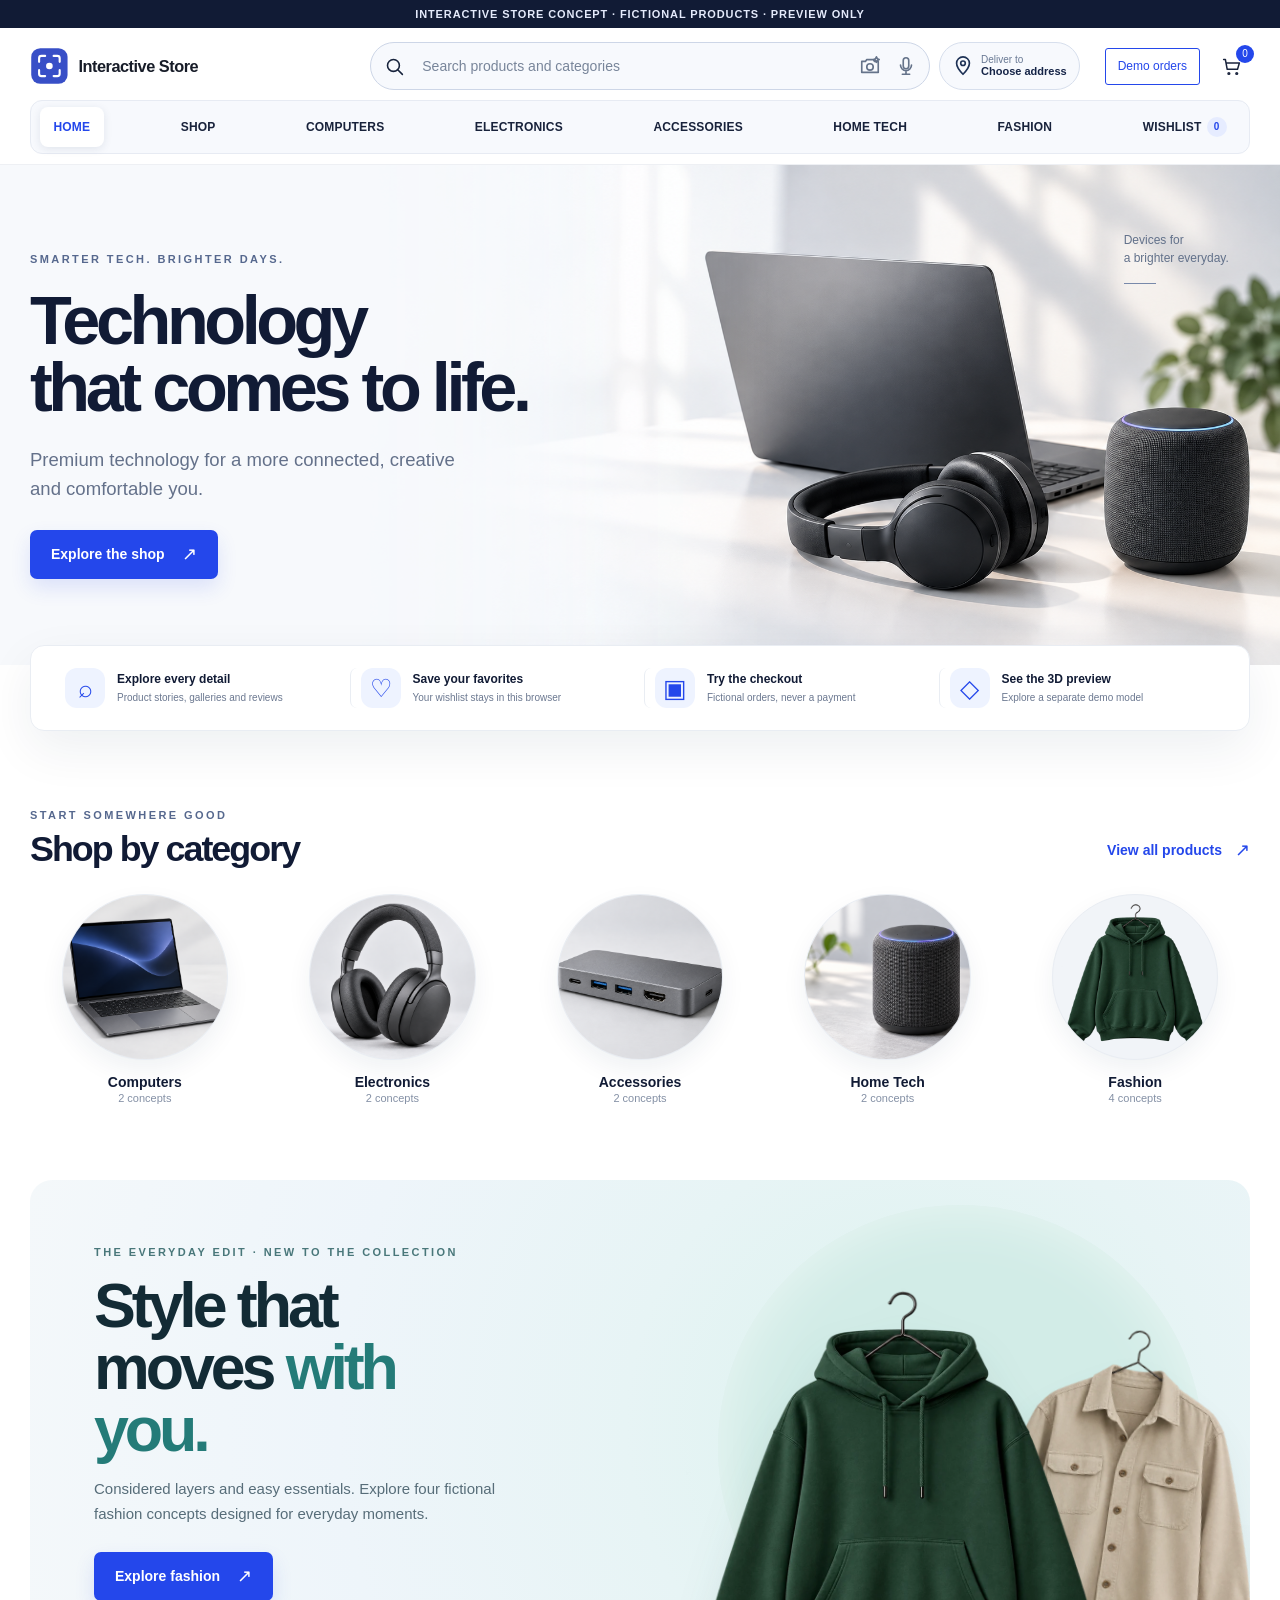
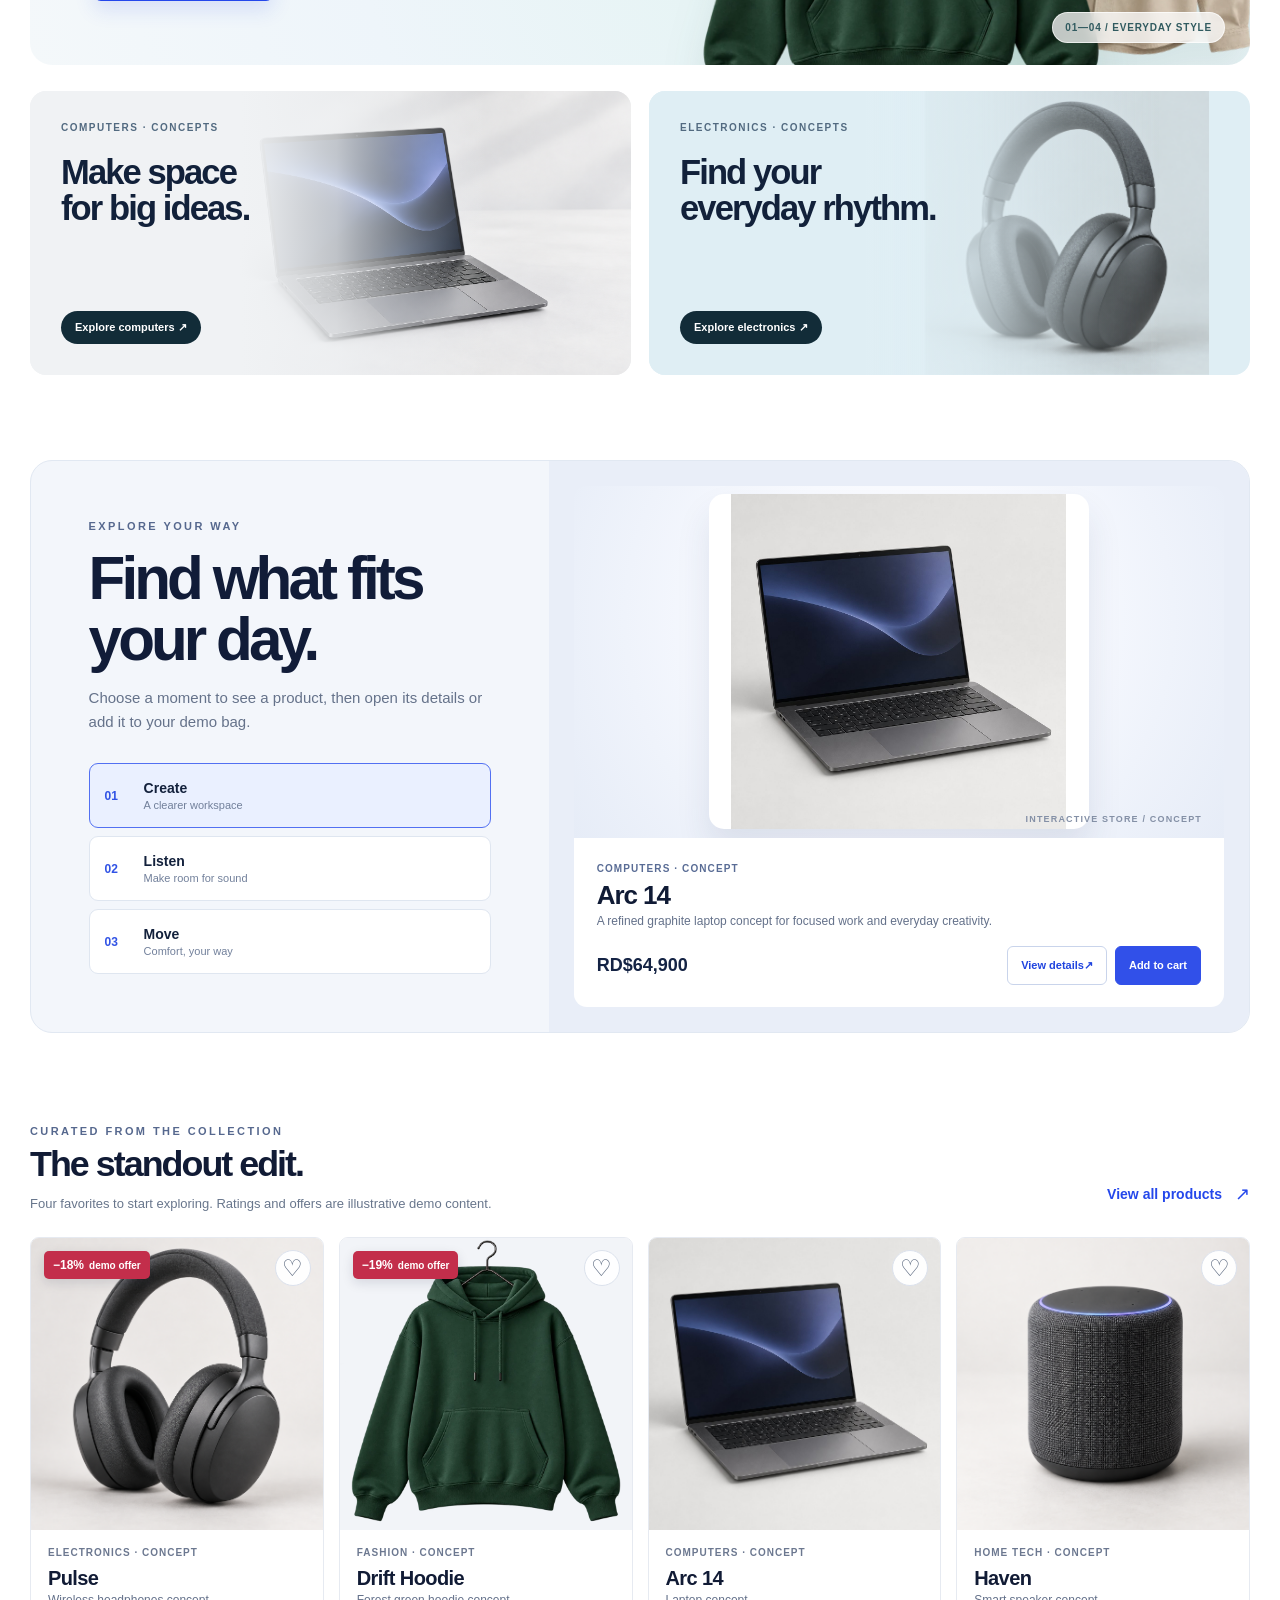
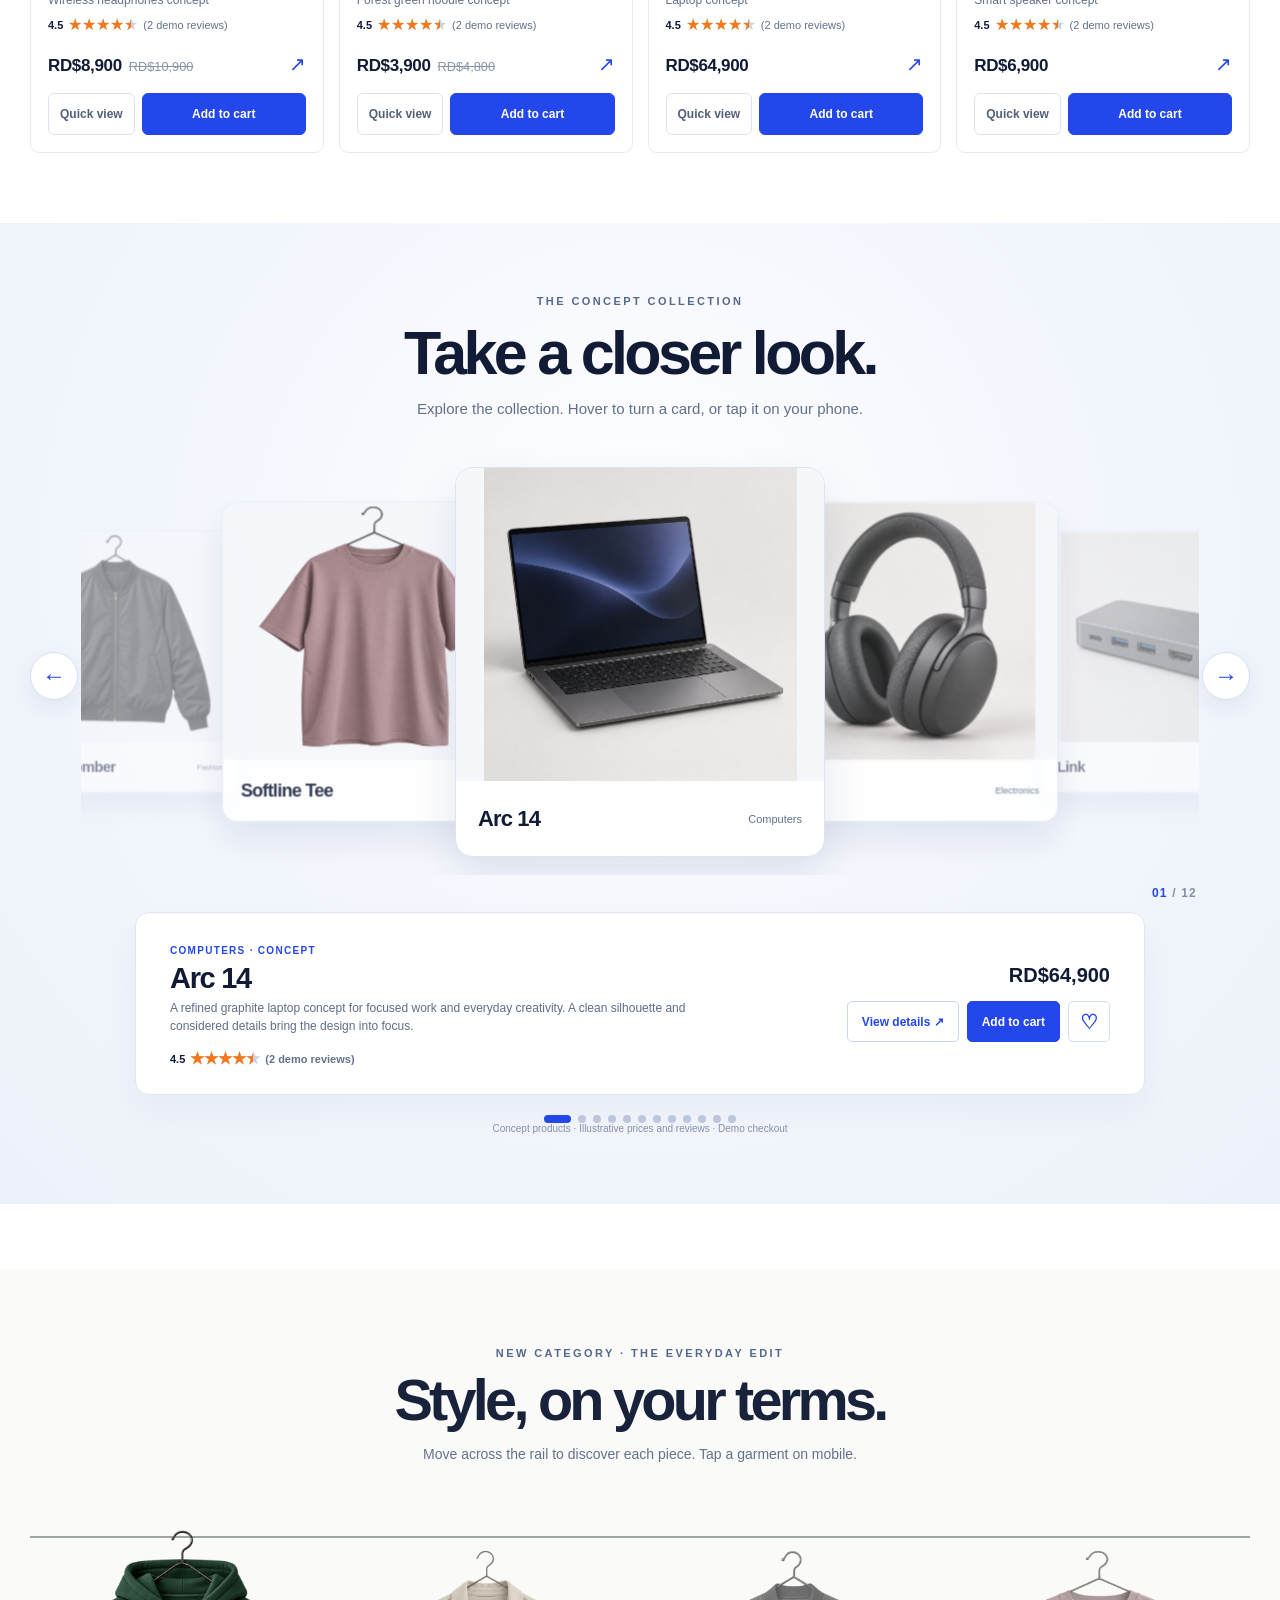
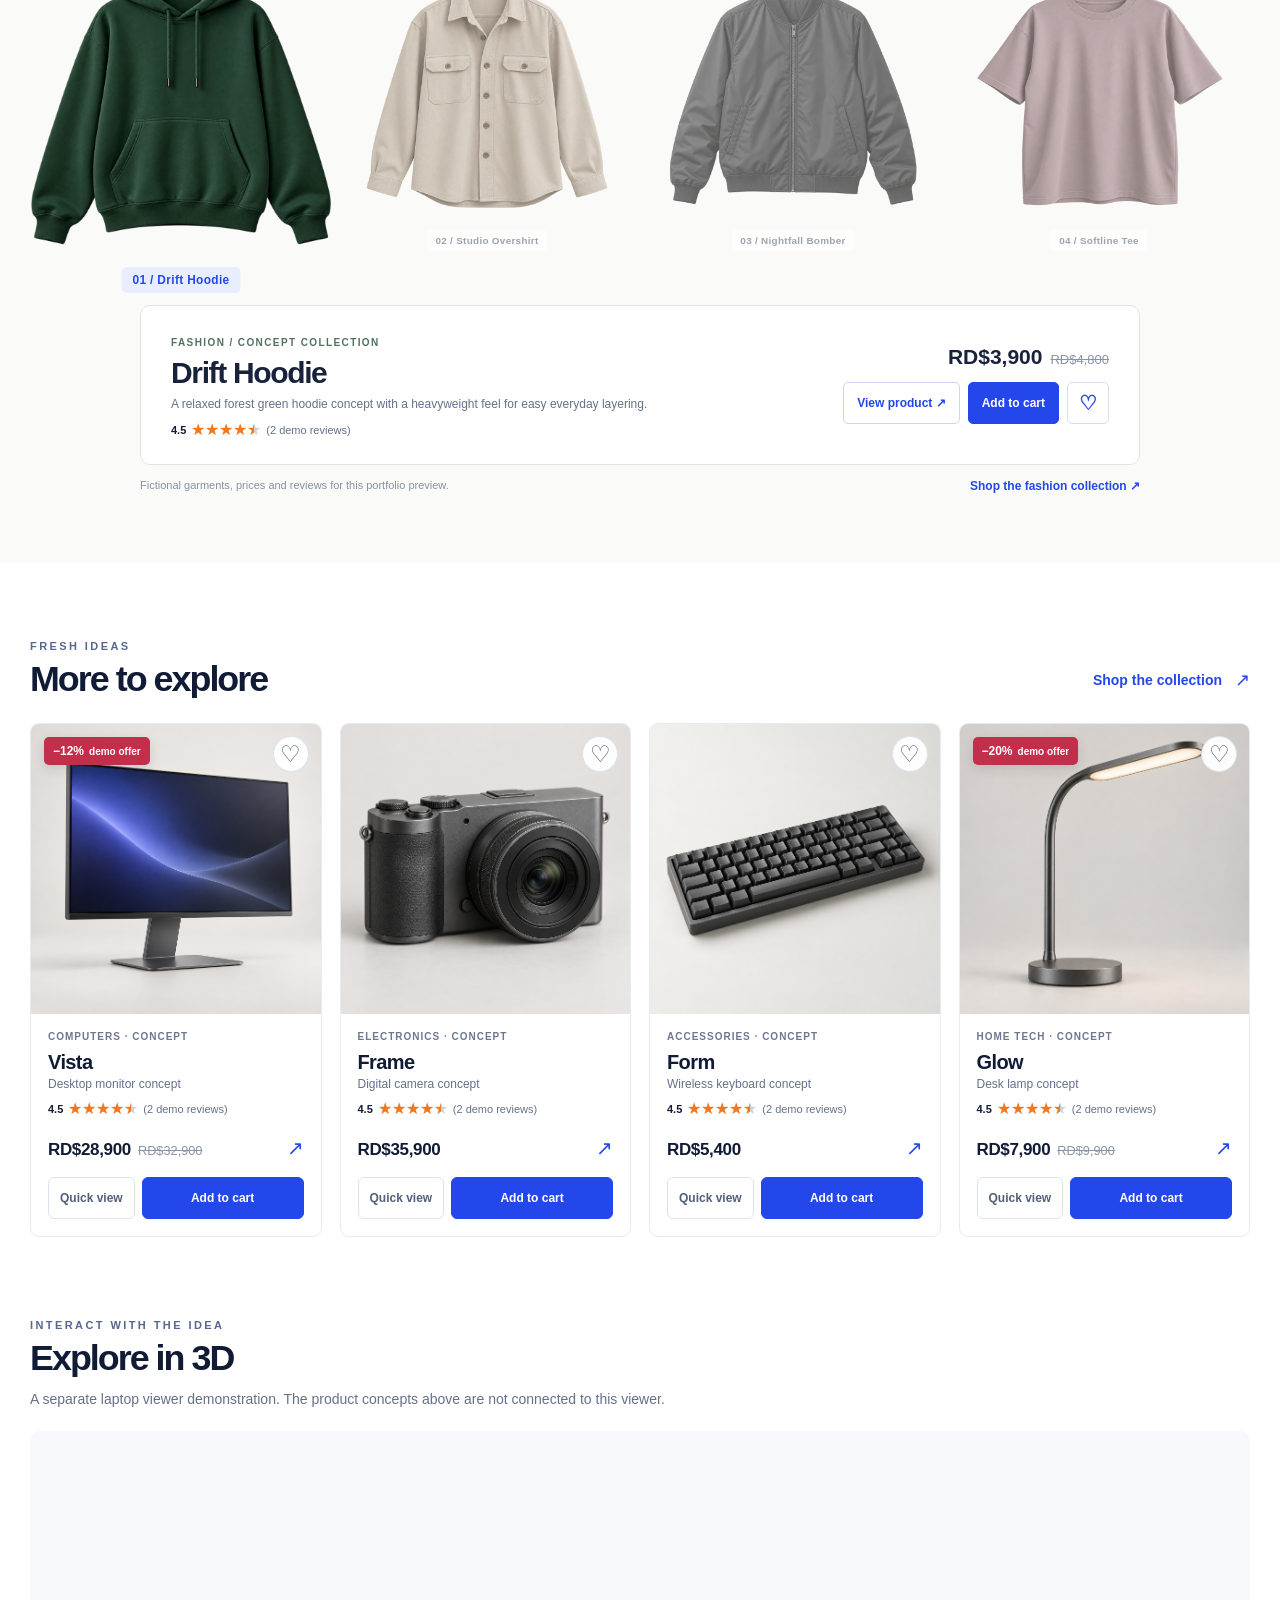
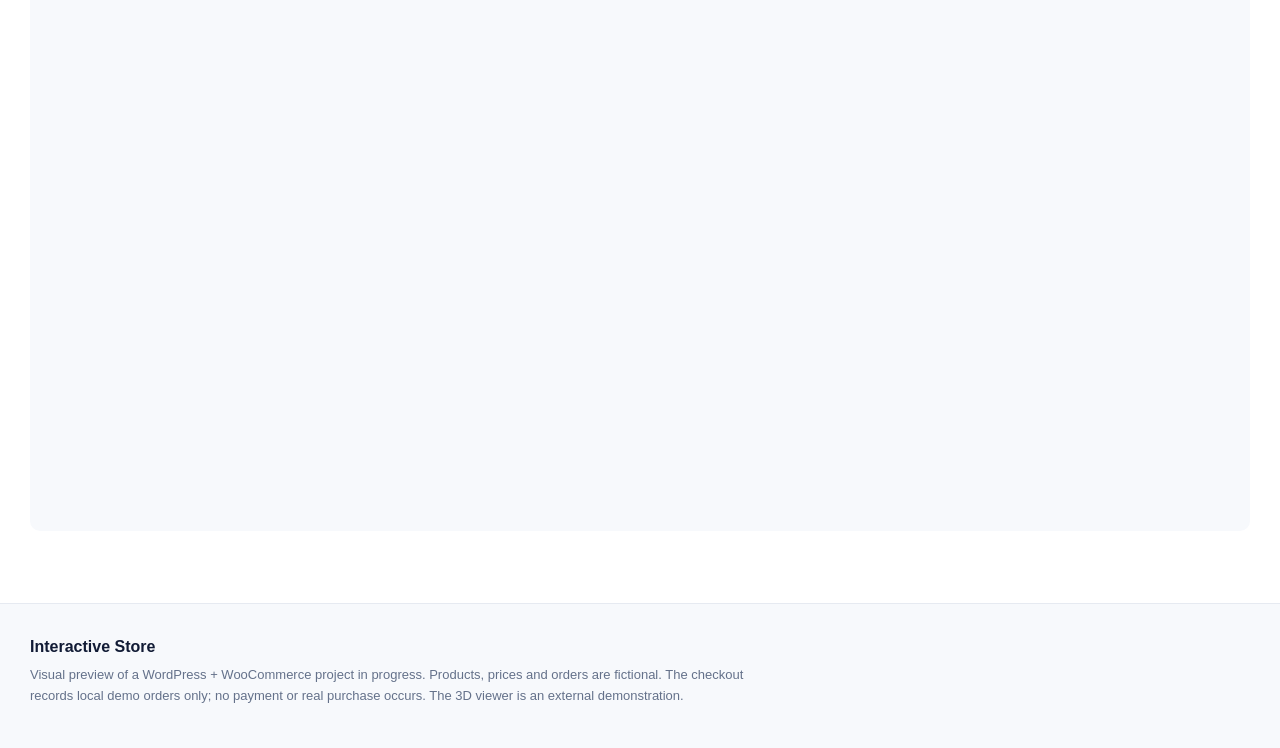
==== commit f43724ef: "Match mobile store navigation to desktop" ====
--- a/index.html
+++ b/index.html
@@ -7,10 +7,10 @@
   <title>Interactive Store — Storefront Preview</title>
   <link rel="icon" type="image/svg+xml" href="assets/interactive-store-mark.svg">
   <link rel="stylesheet" href="theme/interactive-store-child/assets/css/home.css?v=20261021a">
-  <link rel="stylesheet" href="preview.css?v=20261022f">
+  <link rel="stylesheet" href="preview.css?v=20261022g">
   <link rel="stylesheet" href="preview-pages.css?v=20261022f">
   <link rel="stylesheet" href="preview-home.css?v=20261021d">
-  <script src="preview.js?v=20261022i" defer></script>
+  <script src="preview.js?v=20261022j" defer></script>
 </head>
 <body data-page="home">
   <a class="preview-skip" href="#main">Skip to content</a>
--- a/preview.css
+++ b/preview.css
@@ -160,10 +160,12 @@
   .header-search-shell { margin-bottom: 0; }
   .header-location { width: 48px; min-width: 48px; padding: 0; border-radius: 50%; }
   .header-location-text { display: none; }
-  .header-category-strip { grid-area: categories; display: flex; align-items: center; gap: 8px; margin-inline: -15px; padding: 0 15px 10px; overflow-x: auto; scrollbar-width: none; }
+  .header-category-strip { grid-area: categories; display: flex; align-items: center; gap: 4px; min-width: 0; margin-bottom: 9px; padding: 5px; overflow-x: auto; border: 1px solid #e7ebf3; border-radius: 12px; background: #f7f9fd; scrollbar-width: none; scroll-snap-type: x proximity; overscroll-behavior-inline: contain; }
   .header-category-strip::-webkit-scrollbar { display: none; }
-  .header-category-strip a { display: inline-flex; flex: none; align-items: center; min-height: 33px; padding: 6px 13px; border: 1px solid #e1e6f0; border-radius: 18px; background: #f7f9fc; color: #293a5b; font-size: 11px; font-weight: 700; text-decoration: none; }
-  .header-category-strip a[aria-current], .header-category-strip a:hover { border-color: #9cafff; background: #eaf0ff; color: #2447eb; }
+  .header-category-strip a { display: inline-flex; flex: none; align-items: center; gap: 5px; min-height: 38px; padding: 8px 12px; border-radius: 8px; background: transparent; color: #18223b; font-size: 11px; font-weight: 700; text-decoration: none; text-transform: uppercase; white-space: nowrap; scroll-snap-align: start; }
+  .header-category-strip a[aria-current] { background: #fff; box-shadow: 0 2px 9px #1b31551a; color: #2447eb; }
+  .header-category-strip a:hover { background: #eaf0ff; color: #2447eb; }
+  .header-category-strip .wish-count { display: inline-grid; place-items: center; min-width: 18px; height: 18px; padding: 0 4px; border-radius: 20px; background: #e6ecff; color: #2447eb; font-size: 10px; line-height: 1; }
   .preview-nav { position: fixed; z-index: 75; top: auto; right: 12px; bottom: calc(77px + env(safe-area-inset-bottom)); left: 12px; display: none; width: auto; max-height: min(65dvh, 430px); padding: 16px 20px; overflow-y: auto; border: 1px solid #dce3f0; border-radius: 16px; background: #fff; box-shadow: 0 20px 60px #1426483b; }
   .preview-nav.is-open { display: flex; flex-direction: column; align-items: stretch; gap: 0; }
   .preview-nav__title { display: block; padding: 5px 4px 13px; color: #111b35; font-size: 14px; }
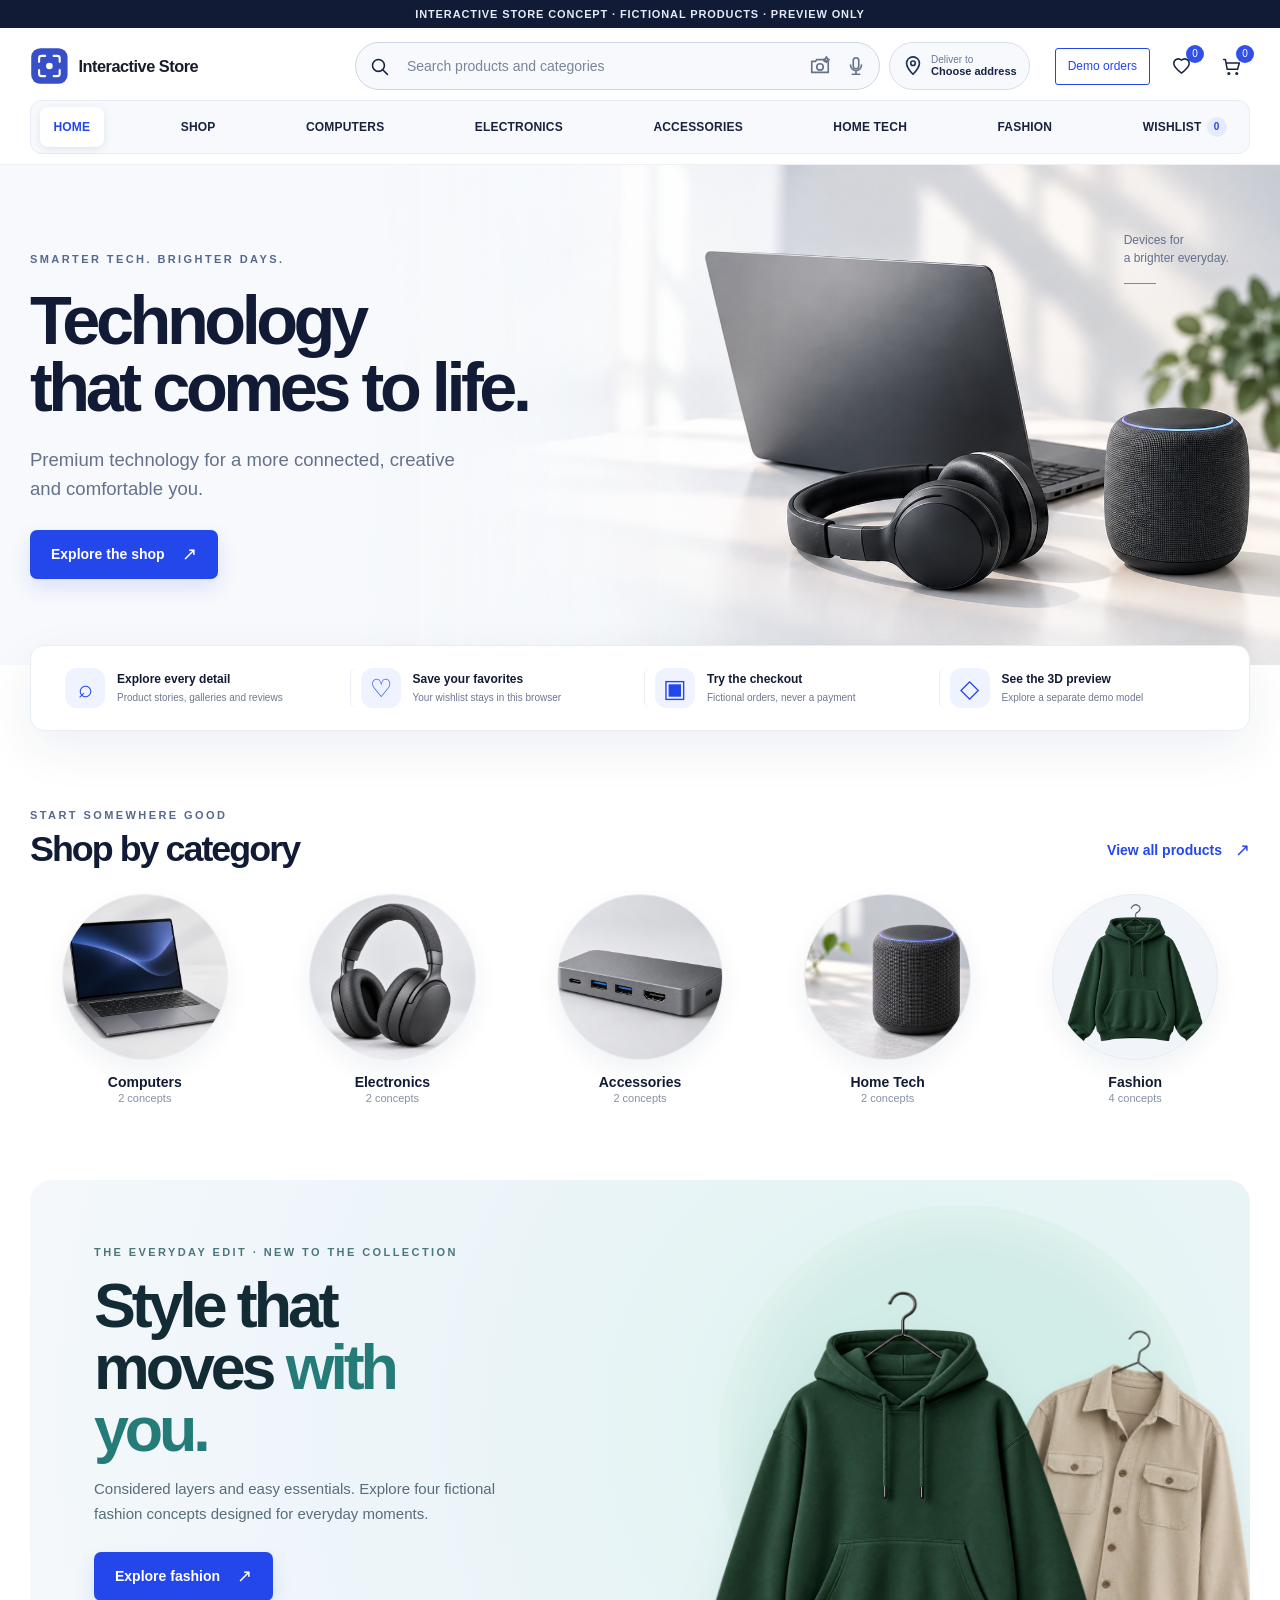
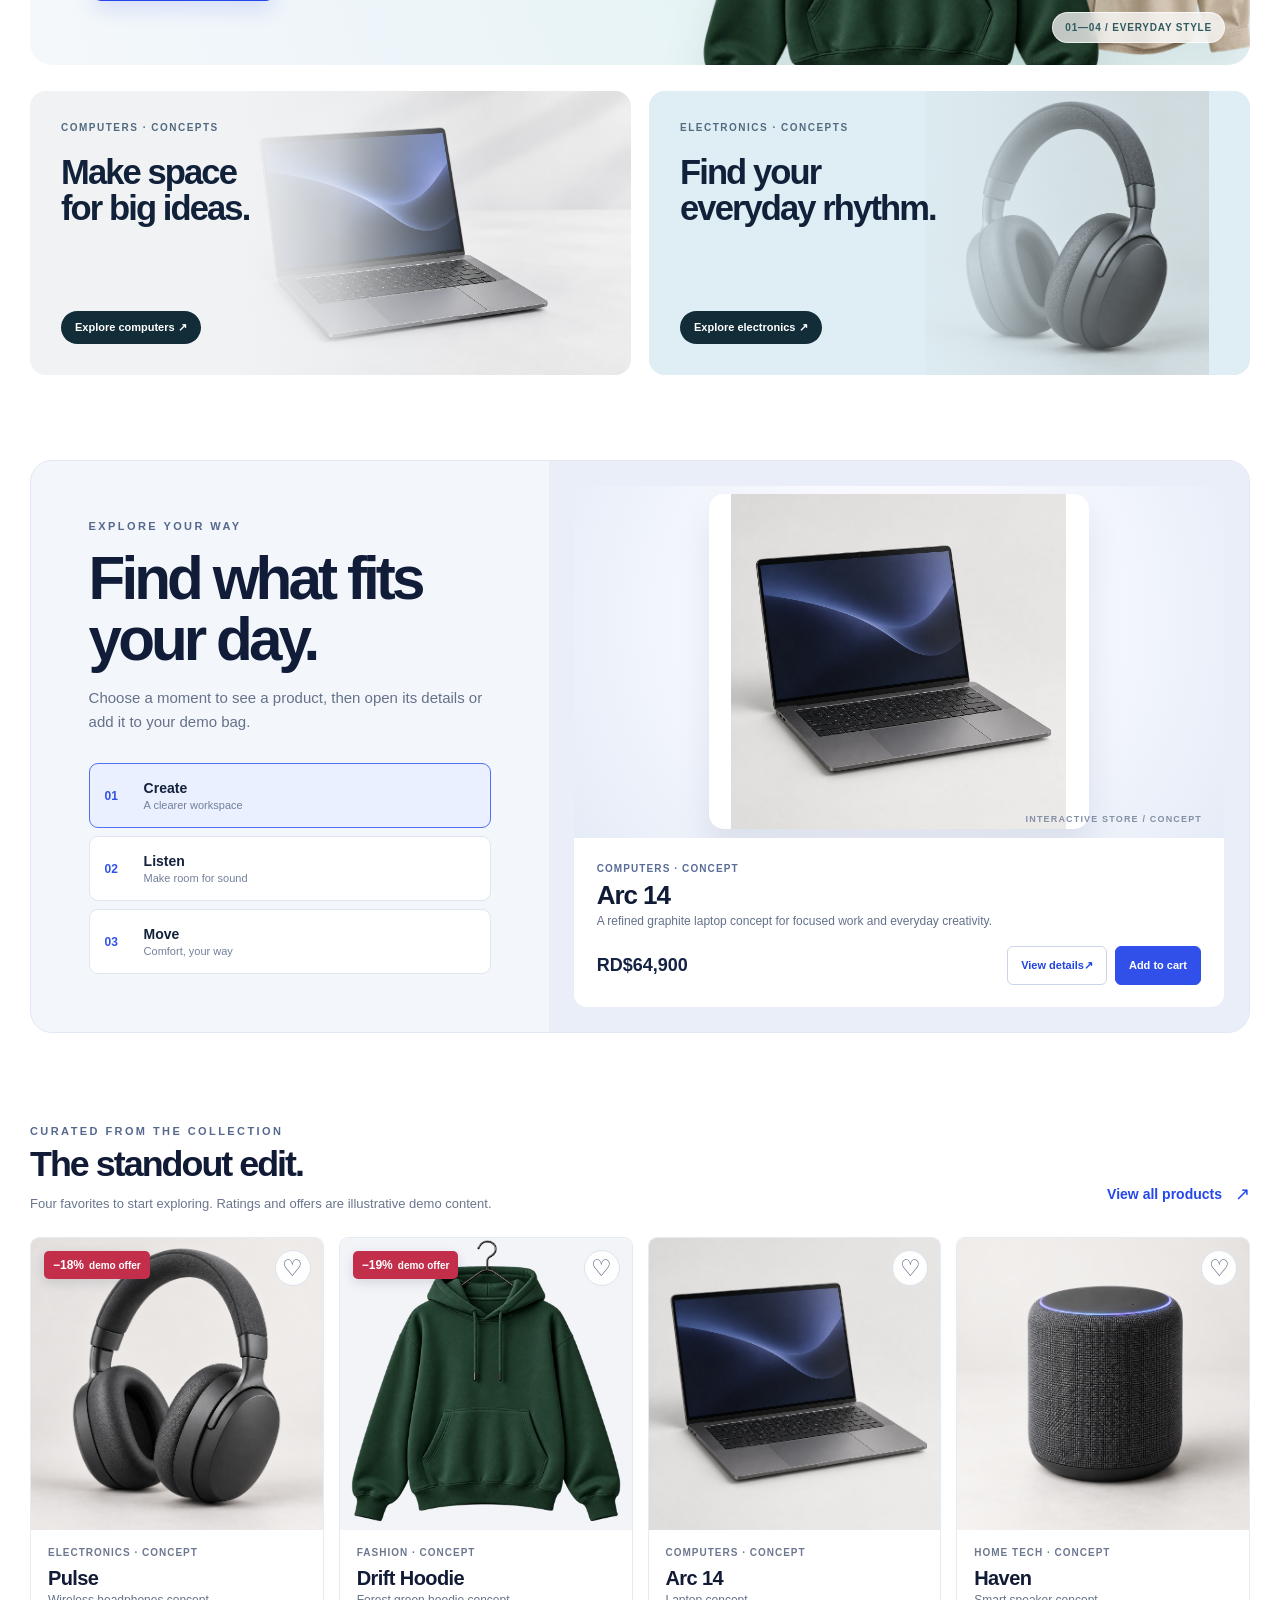
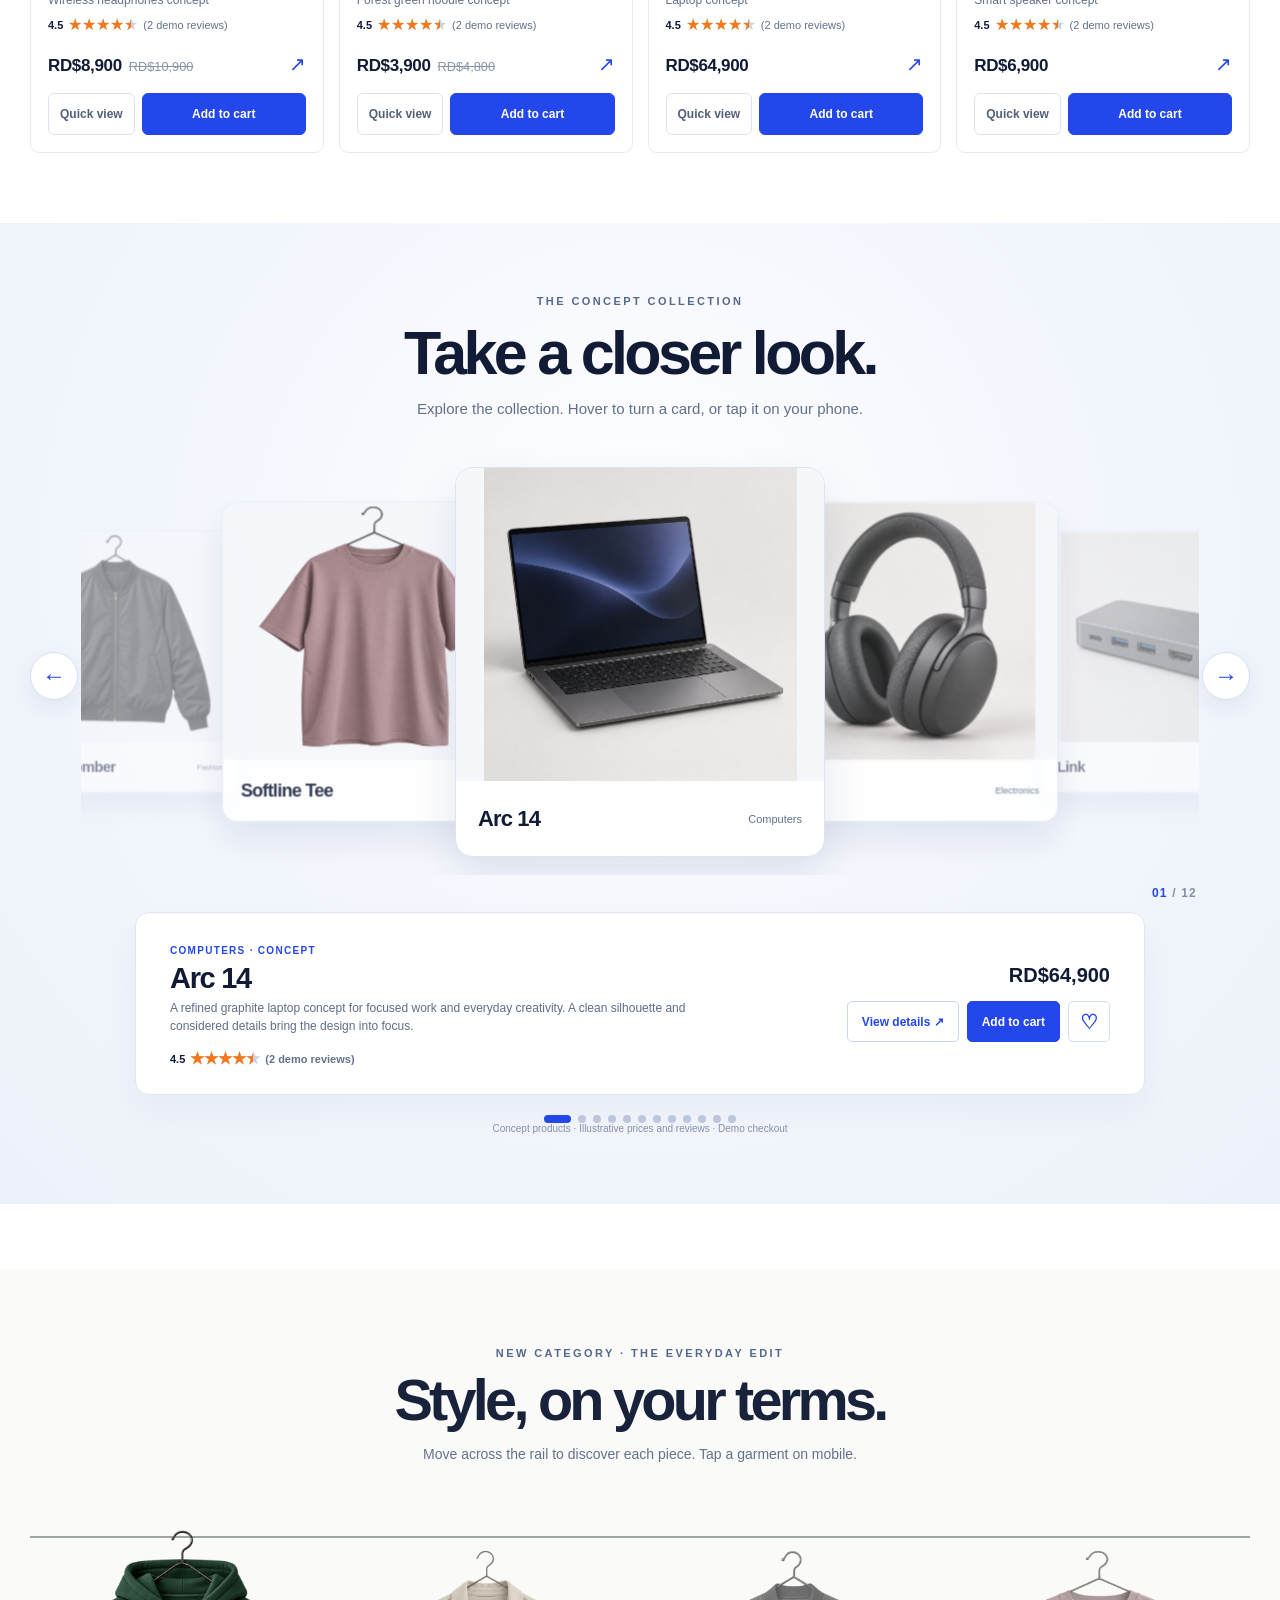
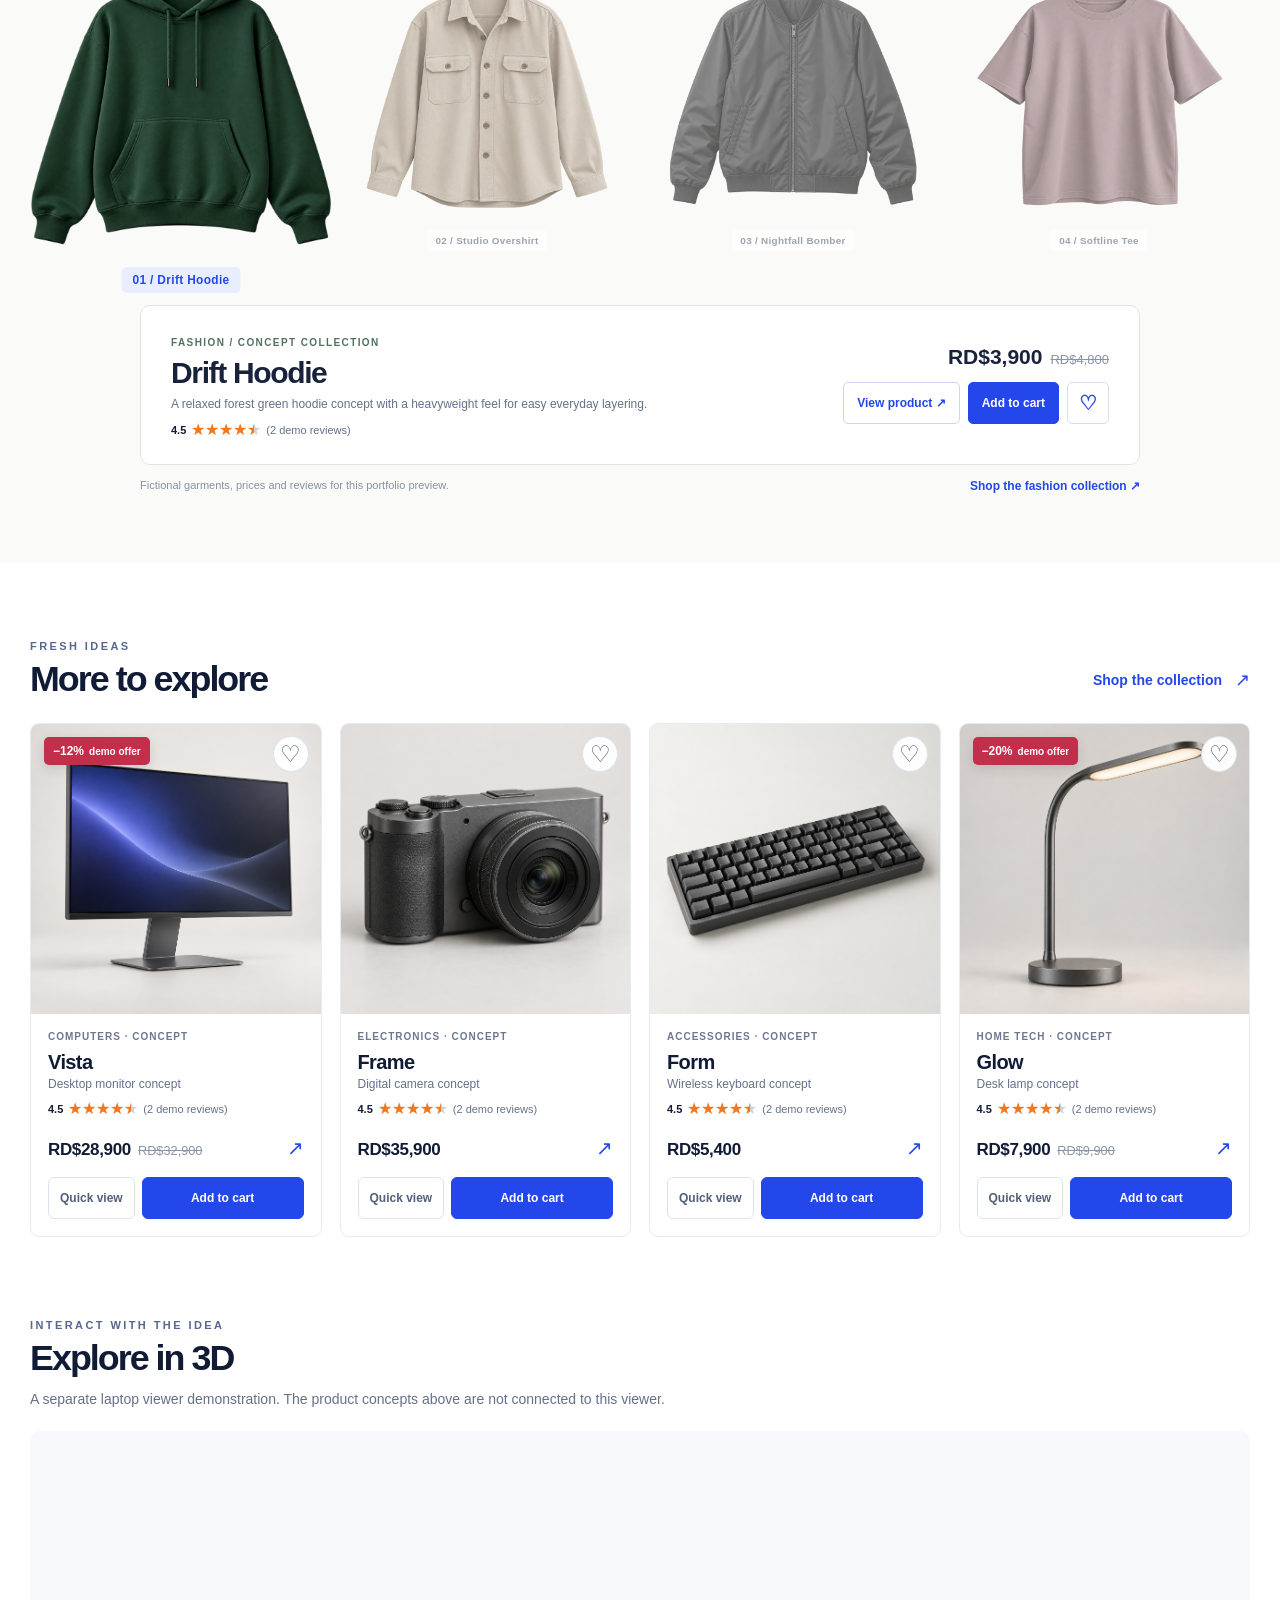
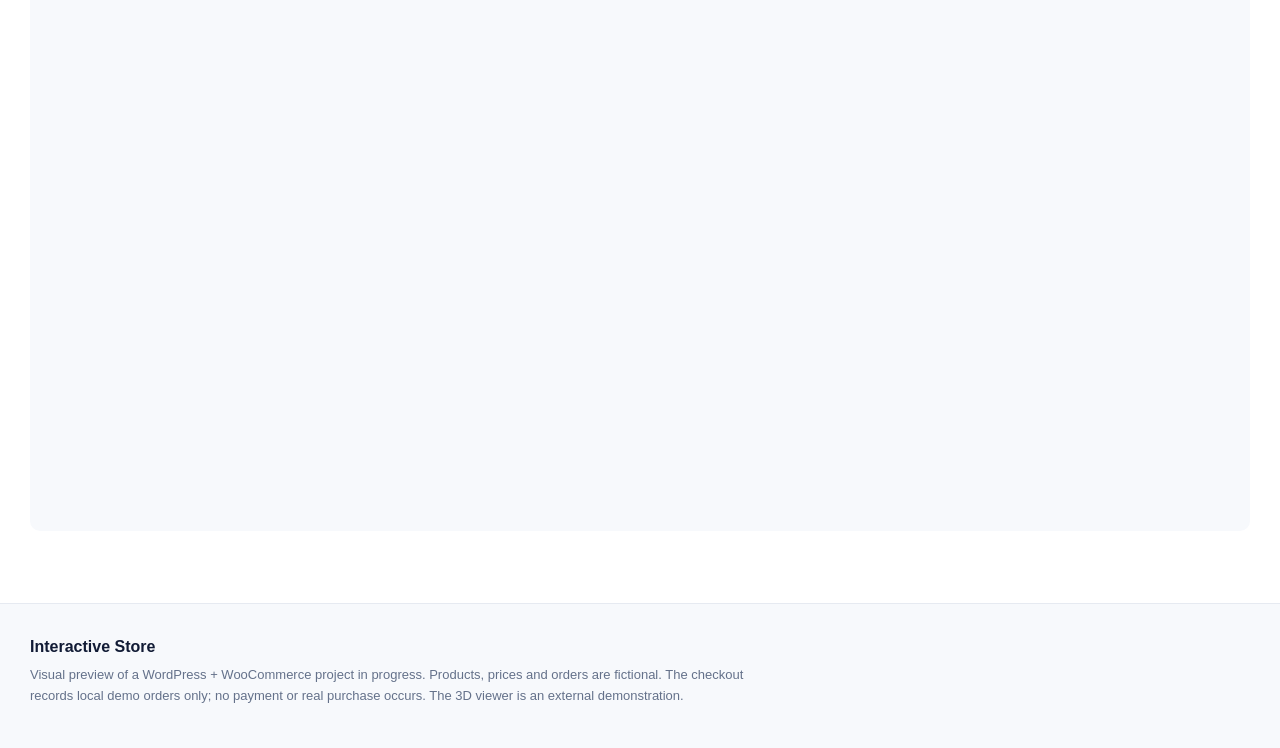
==== commit 5b364156: "Add wishlist shortcut beside cart" ====
--- a/index.html
+++ b/index.html
@@ -7,10 +7,10 @@
   <title>Interactive Store — Storefront Preview</title>
   <link rel="icon" type="image/svg+xml" href="assets/interactive-store-mark.svg">
   <link rel="stylesheet" href="theme/interactive-store-child/assets/css/home.css?v=20261021a">
-  <link rel="stylesheet" href="preview.css?v=20261022g">
+  <link rel="stylesheet" href="preview.css?v=20261022h">
   <link rel="stylesheet" href="preview-pages.css?v=20261022f">
   <link rel="stylesheet" href="preview-home.css?v=20261021d">
-  <script src="preview.js?v=20261022j" defer></script>
+  <script src="preview.js?v=20261022k" defer></script>
 </head>
 <body data-page="home">
   <a class="preview-skip" href="#main">Skip to content</a>
--- a/preview.css
+++ b/preview.css
@@ -45,13 +45,13 @@
 .preview-nav a { font-size: 11px; }
 .preview-nav .nav-mobile-orders { display: none; }
 .preview-header__actions { display: flex; flex: none; align-items: center; gap: 13px; }
-.header-icon-button, .header-bag { display: inline-grid; place-items: center; width: 37px; height: 39px; padding: 7px; border: 0; background: transparent; color: #18223b; cursor: pointer; }
-.header-icon-button:hover, .header-bag:hover { color: #2447eb; }
-.header-icon-button svg, .header-bag svg, .header-search-panel__field svg { width: 21px; height: 21px; fill: none; stroke: currentColor; stroke-width: 1.7; stroke-linecap: round; stroke-linejoin: round; }
+.header-icon-button, .header-wishlist, .header-bag { display: inline-grid; place-items: center; width: 37px; height: 39px; padding: 7px; border: 0; background: transparent; color: #18223b; cursor: pointer; }
+.header-icon-button:hover, .header-wishlist:hover, .header-bag:hover, .header-wishlist[aria-current] { color: #2447eb; }
+.header-icon-button svg, .header-wishlist svg, .header-bag svg, .header-search-panel__field svg { width: 21px; height: 21px; fill: none; stroke: currentColor; stroke-width: 1.7; stroke-linecap: round; stroke-linejoin: round; }
 .header-account { display: inline-flex; align-items: center; min-height: 37px; padding: 7px 12px; border: 1px solid #2447eb; border-radius: 3px; color: #2447eb; font-size: 12px; text-decoration: none; white-space: nowrap; }
 .header-account:hover, .header-account[aria-current] { background: #f2f5ff; }
-.header-bag { position: relative; text-decoration: none; }
-.header-bag .bag-count { position: absolute; top: -2px; right: -4px; min-width: 18px; height: 18px; font-size: 10px; }
+.header-wishlist, .header-bag { position: relative; text-decoration: none; }
+.header-wishlist .wish-count, .header-bag .bag-count { position: absolute; top: -2px; right: -4px; display: grid; place-items: center; min-width: 18px; height: 18px; padding: 0 4px; border-radius: 20px; background: #3150e9; color: #fff; font-size: 10px; line-height: 1; }
 .bag-fly-item { position: fixed; z-index: 9999; display: block; width: 82px; height: 82px; padding: 5px; border: 2px solid #3150e9; border-radius: 15px; background: #fff; box-shadow: 0 13px 30px #172b5570; object-fit: contain; pointer-events: none; user-select: none; }
 .header-menu-button { display: none; }
 .header-search-panel { position: absolute; top: calc(100% - 1px); right: 0; width: min(530px, calc(100vw - 48px)); padding: 22px; border: 1px solid #e1e6f0; border-radius: 0 0 10px 10px; background: #fff; box-shadow: 0 20px 46px #111b3526; }
@@ -156,7 +156,7 @@
   .preview-brand img { width: min(190px, 47vw); }
   .preview-header__actions { gap: 0; }
   .header-account { display: none; }
-  .header-bag { width: 40px; }
+  .header-wishlist, .header-bag { width: 40px; }
   .header-search-shell { margin-bottom: 0; }
   .header-location { width: 48px; min-width: 48px; padding: 0; border-radius: 50%; }
   .header-location-text { display: none; }
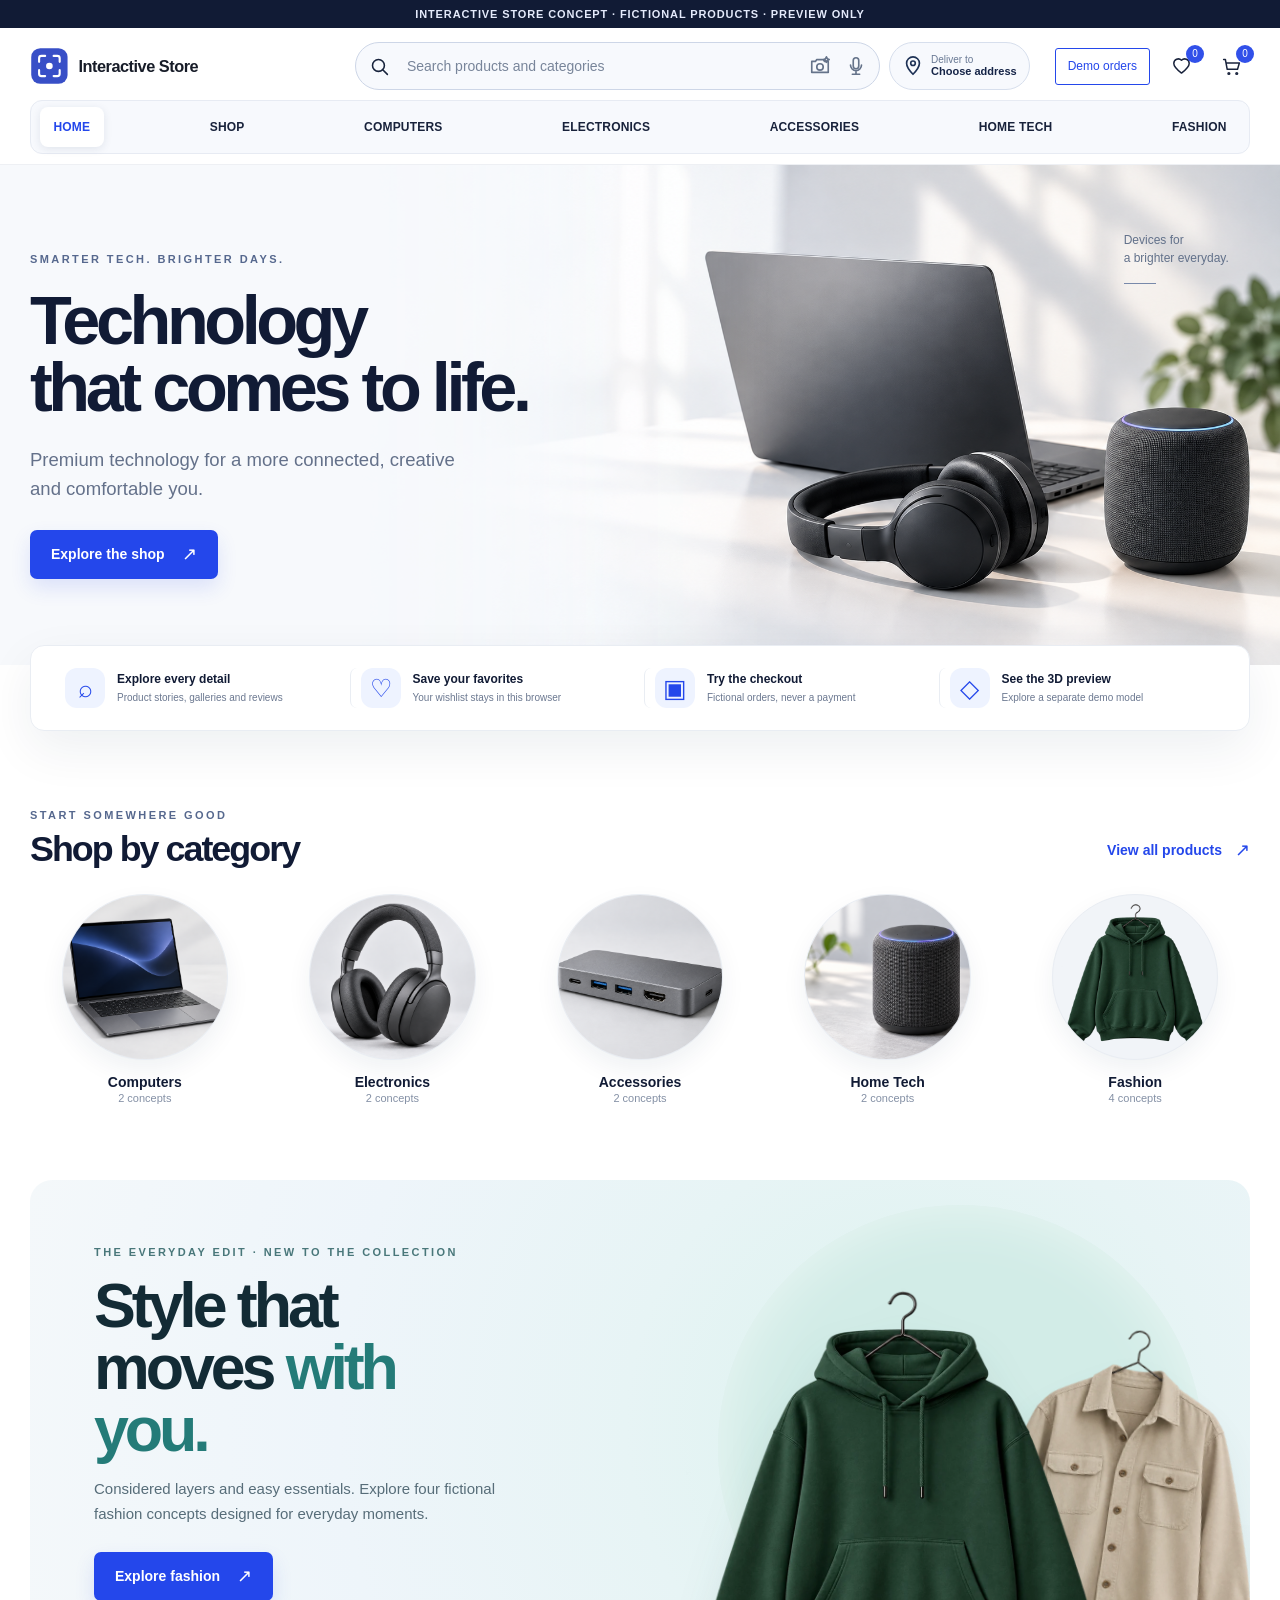
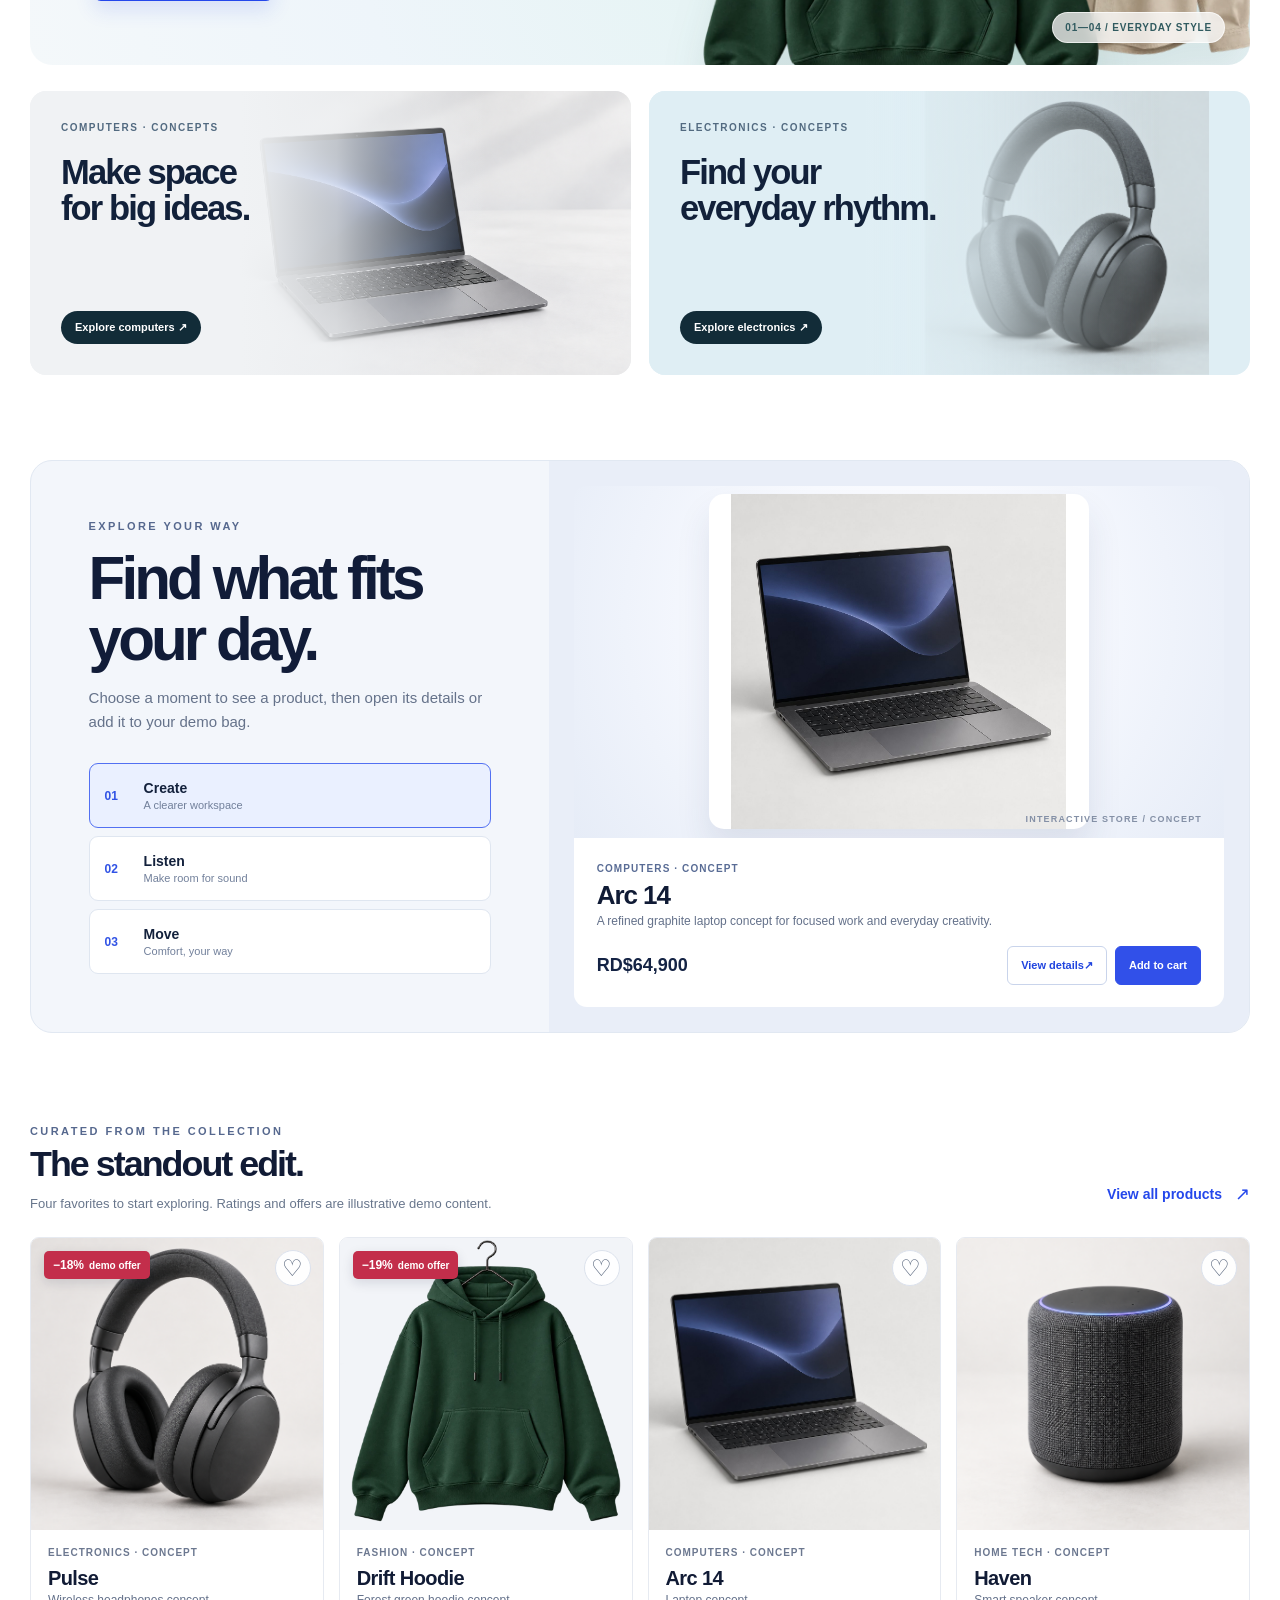
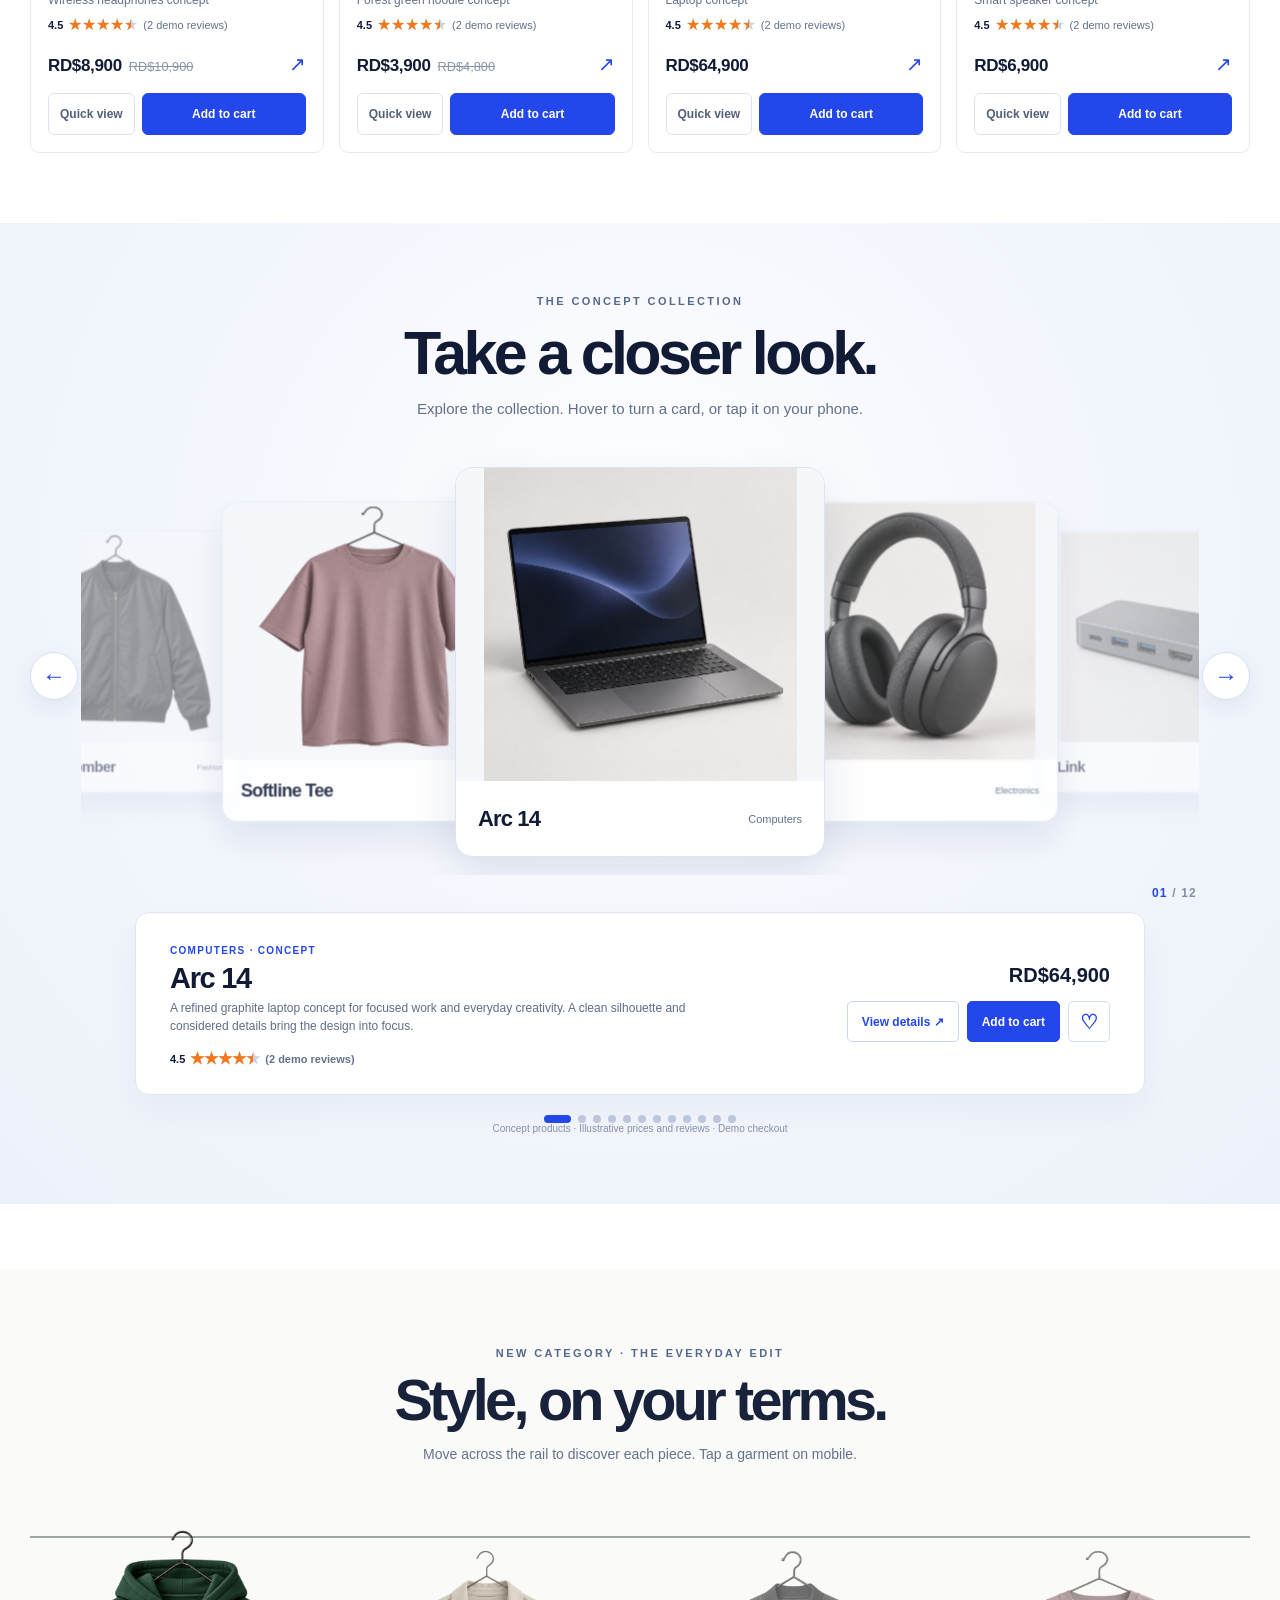
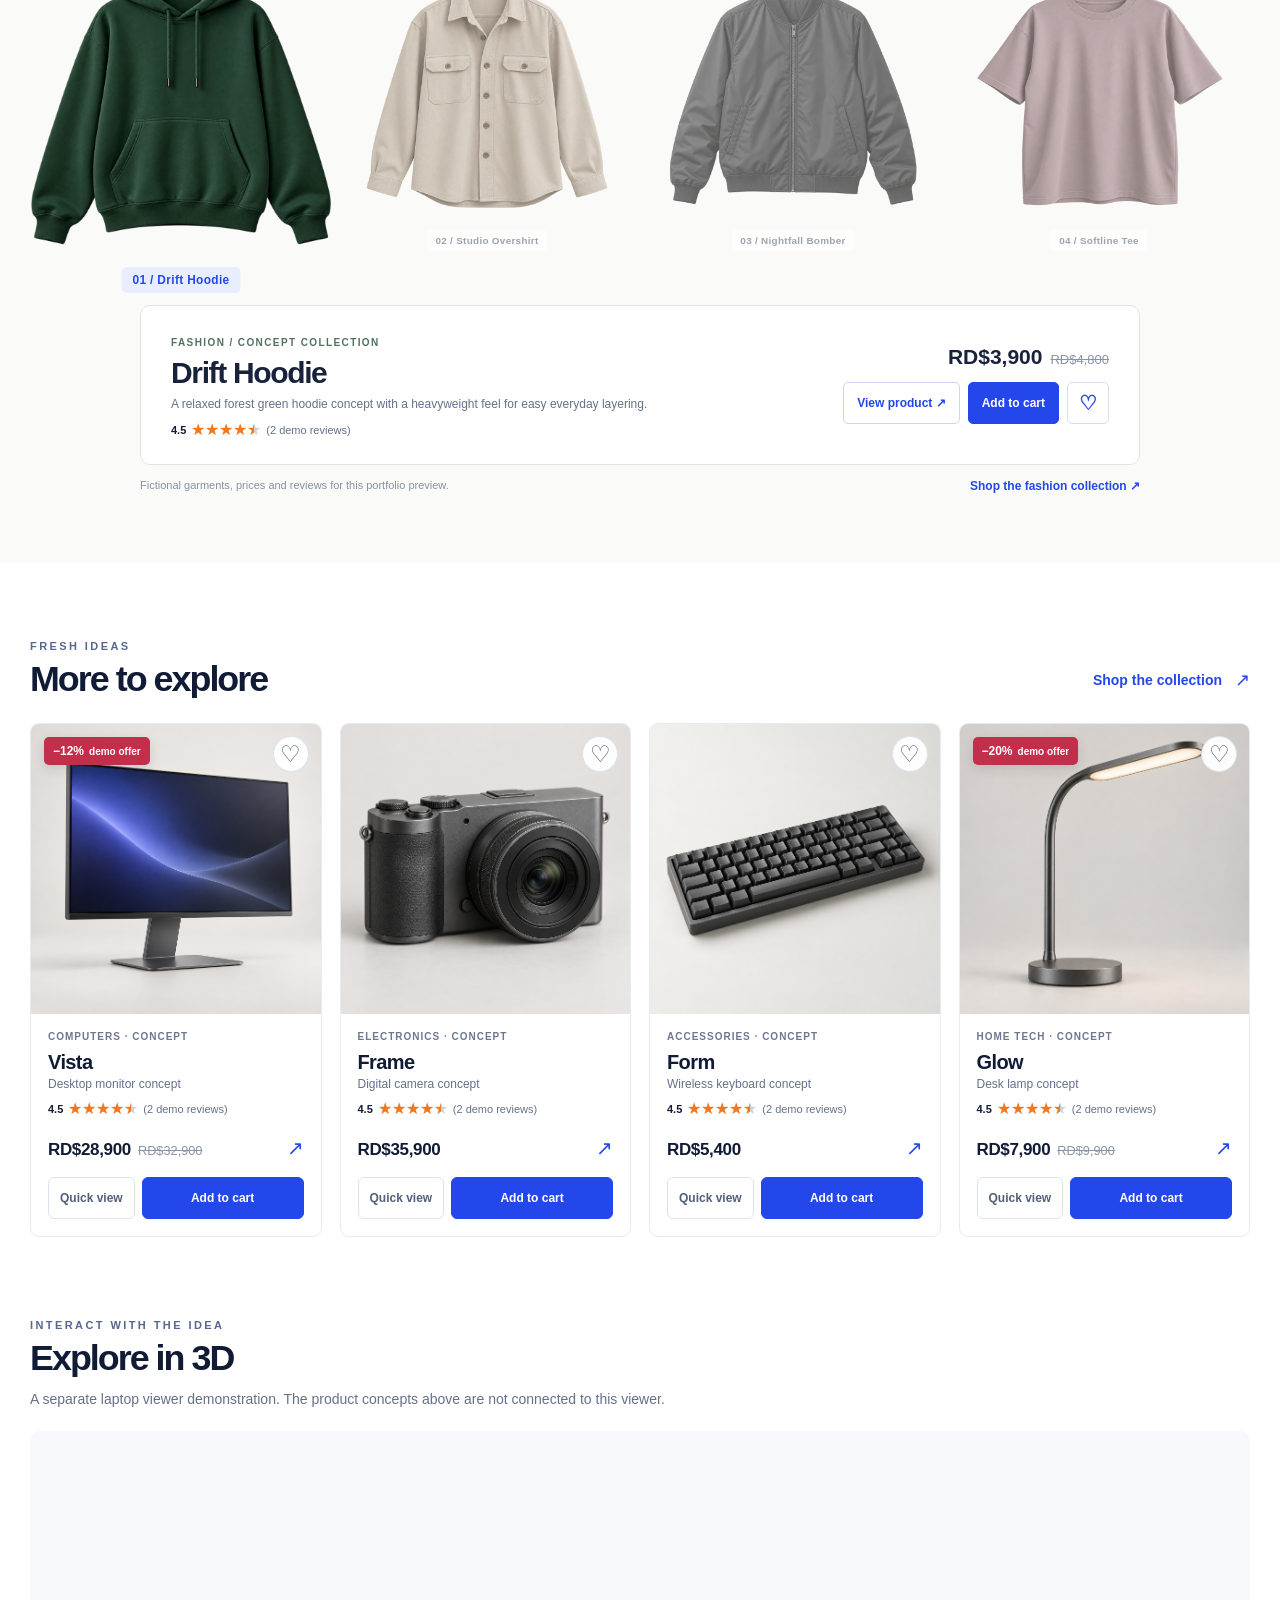
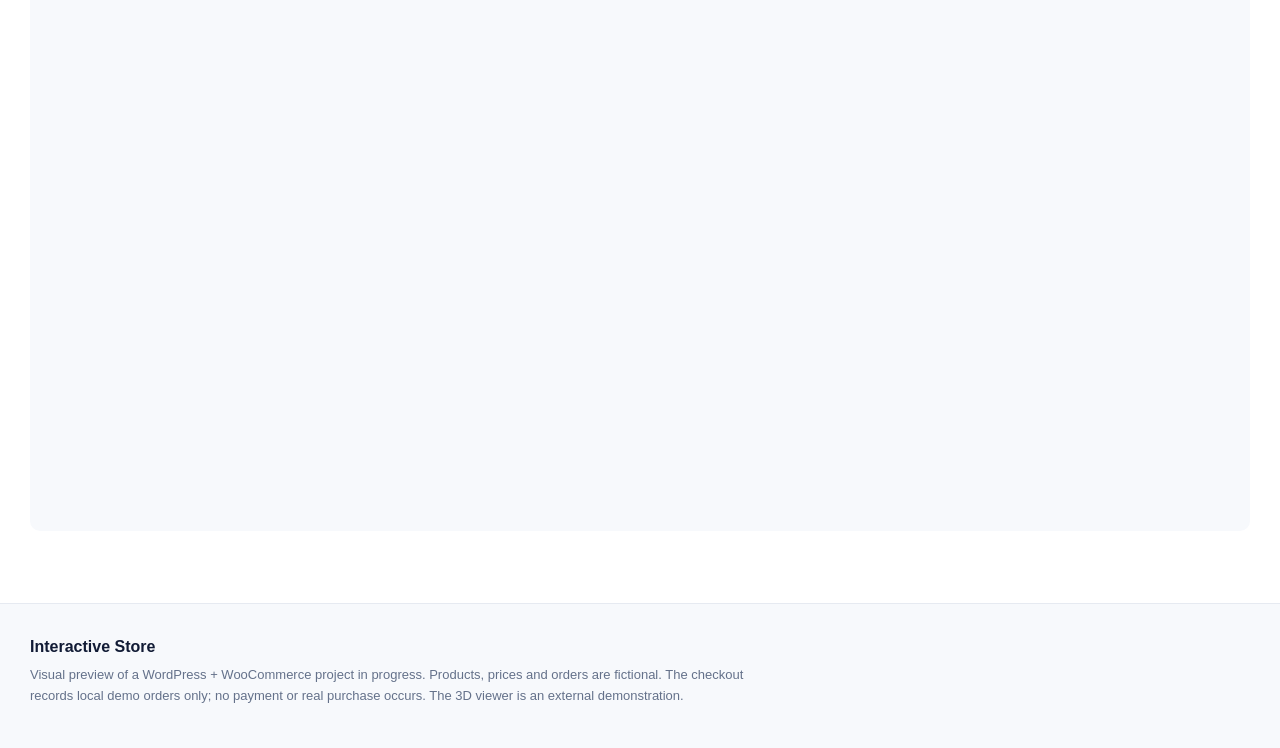
==== commit fa038d6c: "Remove duplicate wishlist navigation link" ====
--- a/index.html
+++ b/index.html
@@ -10,7 +10,7 @@
   <link rel="stylesheet" href="preview.css?v=20261022h">
   <link rel="stylesheet" href="preview-pages.css?v=20261022f">
   <link rel="stylesheet" href="preview-home.css?v=20261021d">
-  <script src="preview.js?v=20261022k" defer></script>
+  <script src="preview.js?v=20261022l" defer></script>
 </head>
 <body data-page="home">
   <a class="preview-skip" href="#main">Skip to content</a>
